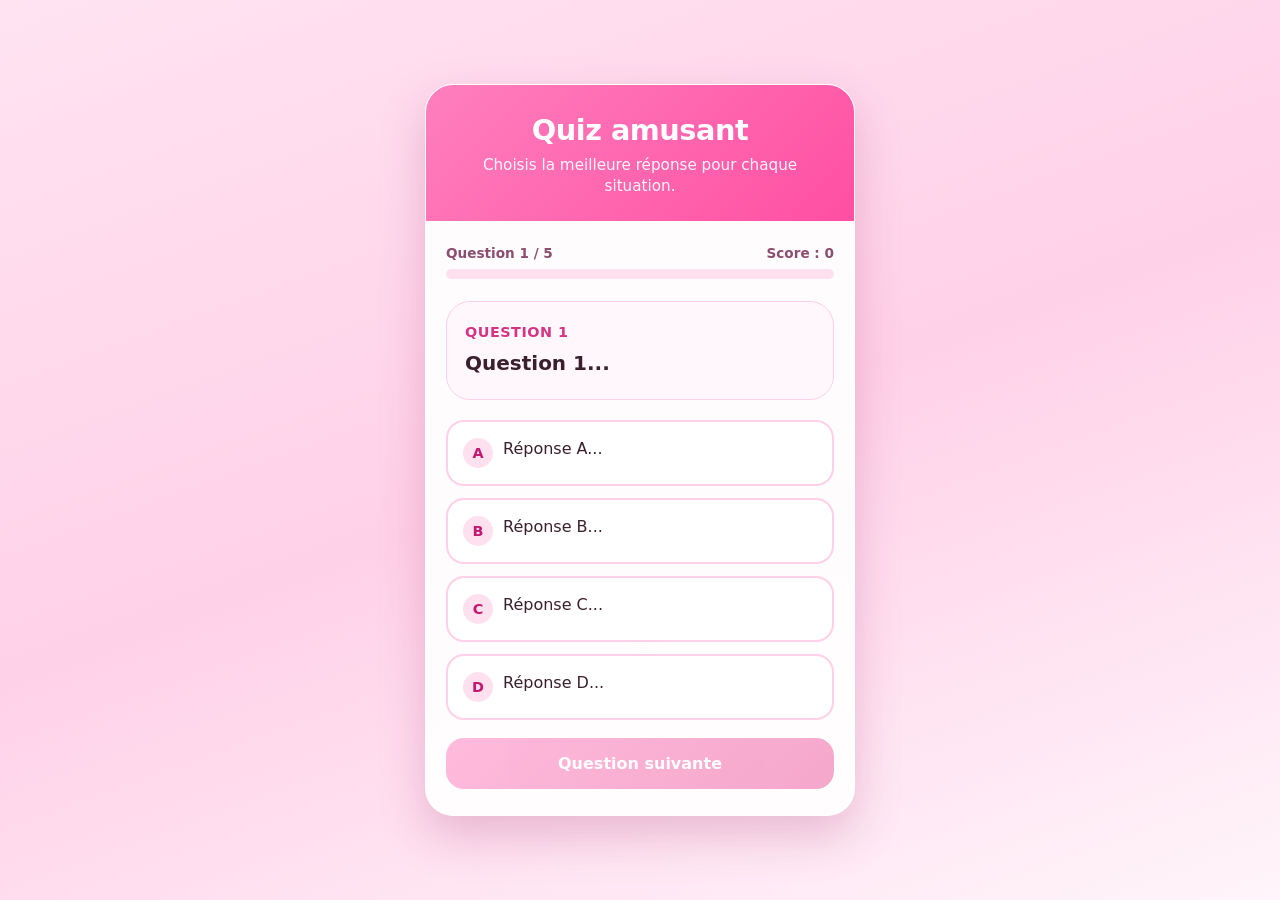
==== index.html @ 781b5834 "Update index.html" ====
<!DOCTYPE html>
<html lang="fr">
<head>
  <meta charset="UTF-8" />
  <meta name="viewport" content="width=device-width, initial-scale=1.0" />
  <title>Quiz QCM</title>

  <style>
    * {
      box-sizing: border-box;
      margin: 0;
      padding: 0;
      font-family: system-ui, -apple-system, BlinkMacSystemFont, "Segoe UI", sans-serif;
    }

    body {
      min-height: 100vh;
      background: linear-gradient(160deg, #ffe3f1, #ffd1e8, #fff5fa);
      color: #3a1f2d;
      display: flex;
      justify-content: center;
      align-items: center;
      padding: 18px;
    }

    .app {
      width: 100%;
      max-width: 430px;
      background: rgba(255, 255, 255, 0.92);
      border-radius: 28px;
      box-shadow: 0 20px 45px rgba(168, 55, 115, 0.25);
      overflow: hidden;
      border: 1px solid rgba(255, 255, 255, 0.8);
    }

    .header {
      background: linear-gradient(135deg, #ff7fbd, #ff4fa3);
      color: white;
      padding: 28px 22px 24px;
      text-align: center;
    }

    .header h1 {
      font-size: 1.8rem;
      margin-bottom: 8px;
      letter-spacing: -0.5px;
    }

    .header p {
      font-size: 0.95rem;
      opacity: 0.95;
      line-height: 1.4;
    }

    .content {
      padding: 24px 20px 26px;
    }

    .progress-wrap {
      margin-bottom: 22px;
    }

    .progress-text {
      display: flex;
      justify-content: space-between;
      font-size: 0.85rem;
      color: #8c4d6e;
      margin-bottom: 8px;
      font-weight: 600;
    }

    .progress-bar {
      height: 10px;
      background: #ffe0ef;
      border-radius: 999px;
      overflow: hidden;
    }

    .progress-fill {
      height: 100%;
      width: 0%;
      background: linear-gradient(90deg, #ff7fbd, #ff3f9d);
      border-radius: 999px;
      transition: width 0.3s ease;
    }

    .question-card {
      background: #fff7fb;
      border: 1px solid #ffd0e7;
      border-radius: 24px;
      padding: 22px 18px;
      margin-bottom: 20px;
    }

    .question-number {
      color: #d63384;
      font-size: 0.9rem;
      font-weight: 800;
      margin-bottom: 10px;
      text-transform: uppercase;
      letter-spacing: 0.5px;
    }

    .question-text {
      font-size: 1.25rem;
      line-height: 1.35;
      font-weight: 750;
    }

    .answers {
      display: grid;
      gap: 12px;
    }

    .answer-btn {
      width: 100%;
      border: 2px solid #ffd0e7;
      background: white;
      color: #3a1f2d;
      padding: 16px 15px;
      border-radius: 18px;
      font-size: 1rem;
      line-height: 1.35;
      text-align: left;
      cursor: pointer;
      transition: transform 0.15s ease, border-color 0.15s ease, background 0.15s ease;
      display: flex;
      gap: 10px;
      align-items: flex-start;
    }

    .answer-btn:active {
      transform: scale(0.98);
    }

    .answer-btn:hover {
      border-color: #ff7fbd;
      background: #fff4fa;
    }

    .answer-letter {
      min-width: 30px;
      height: 30px;
      border-radius: 50%;
      background: #ffe0ef;
      color: #c21870;
      display: inline-flex;
      align-items: center;
      justify-content: center;
      font-weight: 800;
      font-size: 0.9rem;
    }

    .answer-btn.correct {
      border-color: #ec4899;
      background: #ffe6f3;
    }

    .answer-btn.wrong {
      border-color: #c9a2b8;
      background: #f7edf3;
      opacity: 0.75;
    }

    .feedback {
      display: none;
      margin-top: 18px;
      padding: 15px;
      border-radius: 18px;
      background: #ffe6f3;
      color: #7a2755;
      font-weight: 650;
      line-height: 1.4;
      border: 1px solid #ffc0df;
    }

    .feedback.show {
      display: block;
    }

    .next-btn,
    .restart-btn {
      width: 100%;
      margin-top: 18px;
      border: none;
      background: linear-gradient(135deg, #ff69b4, #e83e8c);
      color: white;
      padding: 16px;
      border-radius: 18px;
      font-size: 1rem;
      font-weight: 800;
      cursor: pointer;
      box-shadow: 0 10px 22px rgba(232, 62, 140, 0.28);
      transition: transform 0.15s ease, opacity 0.15s ease;
    }

    .next-btn:active,
    .restart-btn:active {
      transform: scale(0.98);
    }

    .next-btn:disabled {
      opacity: 0.45;
      cursor: not-allowed;
      box-shadow: none;
    }

    .result-screen {
      display: none;
      text-align: center;
      padding: 10px 0 4px;
    }

    .result-screen.show {
      display: block;
    }

    .quiz-screen.hide {
      display: none;
    }

    .score-circle {
      width: 150px;
      height: 150px;
      margin: 8px auto 22px;
      border-radius: 50%;
      background: linear-gradient(135deg, #ff85c2, #ff4fa3);
      display: flex;
      align-items: center;
      justify-content: center;
      color: white;
      font-size: 2.2rem;
      font-weight: 900;
      box-shadow: 0 16px 30px rgba(232, 62, 140, 0.28);
    }

    .result-screen h2 {
      font-size: 1.6rem;
      margin-bottom: 10px;
      color: #b91c67;
    }

    .result-screen p {
      color: #6f3a55;
      line-height: 1.5;
      font-size: 1rem;
      margin-bottom: 8px;
    }

    @media (max-width: 380px) {
      .header h1 {
        font-size: 1.55rem;
      }

      .question-text {
        font-size: 1.12rem;
      }

      .content {
        padding: 20px 16px 22px;
      }
    }
  </style>
</head>

<body>
  <main class="app">
    <section class="header">
      <h1>Quiz amusant</h1>
      <p>Choisis la meilleure réponse pour chaque situation.</p>
    </section>

    <section class="content">
      <div id="quizScreen" class="quiz-screen">
        <div class="progress-wrap">
          <div class="progress-text">
            <span id="progressLabel">Question 1</span>
            <span id="scoreLabel">Score : 0</span>
          </div>
          <div class="progress-bar">
            <div id="progressFill" class="progress-fill"></div>
          </div>
        </div>

        <div class="question-card">
          <div id="questionNumber" class="question-number">Question 1</div>
          <div id="questionText" class="question-text">Question 1...</div>
        </div>

        <div id="answers" class="answers"></div>

        <div id="feedback" class="feedback"></div>

        <button id="nextBtn" class="next-btn" disabled>Question suivante</button>
      </div>

      <div id="resultScreen" class="result-screen">
        <div id="finalScore" class="score-circle">0/0</div>
        <h2>Résultat final</h2>
        <p id="resultText">Texte de résultat...</p>
        <button id="restartBtn" class="restart-btn">Recommencer</button>
      </div>
    </section>
  </main>

  <script>
    const questions = [
      {
        question: "Question 1...",
        answers: [
          "Réponse A...",
          "Réponse B...",
          "Réponse C...",
          "Réponse D..."
        ],
        correct: 0,
        feedback: "Explication de la bonne réponse 1..."
      },
      {
        question: "Question 2...",
        answers: [
          "Réponse A...",
          "Réponse B...",
          "Réponse C...",
          "Réponse D..."
        ],
        correct: 1,
        feedback: "Explication de la bonne réponse 2..."
      },
      {
        question: "Question 3...",
        answers: [
          "Réponse A...",
          "Réponse B...",
          "Réponse C...",
          "Réponse D..."
        ],
        correct: 2,
        feedback: "Explication de la bonne réponse 3..."
      },
      {
        question: "Question 4...",
        answers: [
          "Réponse A...",
          "Réponse B...",
          "Réponse C...",
          "Réponse D..."
        ],
        correct: 3,
        feedback: "Explication de la bonne réponse 4..."
      },
      {
        question: "Question 5...",
        answers: [
          "Réponse A...",
          "Réponse B...",
          "Réponse C...",
          "Réponse D..."
        ],
        correct: 0,
        feedback: "Explication de la bonne réponse 5..."
      }
    ];

    let currentQuestion = 0;
    let score = 0;
    let hasAnswered = false;

    const quizScreen = document.getElementById("quizScreen");
    const resultScreen = document.getElementById("resultScreen");
    const progressLabel = document.getElementById("progressLabel");
    const scoreLabel = document.getElementById("scoreLabel");
    const progressFill = document.getElementById("progressFill");
    const questionNumber = document.getElementById("questionNumber");
    const questionText = document.getElementById("questionText");
    const answersContainer = document.getElementById("answers");
    const feedback = document.getElementById("feedback");
    const nextBtn = document.getElementById("nextBtn");
    const finalScore = document.getElementById("finalScore");
    const resultText = document.getElementById("resultText");
    const restartBtn = document.getElementById("restartBtn");

    function loadQuestion() {
      const question = questions[currentQuestion];
      hasAnswered = false;

      progressLabel.textContent = `Question ${currentQuestion + 1} / ${questions.length}`;
      scoreLabel.textContent = `Score : ${score}`;
      progressFill.style.width = `${(currentQuestion / questions.length) * 100}%`;

      questionNumber.textContent = `Question ${currentQuestion + 1}`;
      questionText.textContent = question.question;

      answersContainer.innerHTML = "";
      feedback.textContent = "";
      feedback.classList.remove("show");
      nextBtn.disabled = true;

      question.answers.forEach((answer, index) => {
        const button = document.createElement("button");
        button.className = "answer-btn";
        button.innerHTML = `
          <span class="answer-letter">${String.fromCharCode(65 + index)}</span>
          <span>${answer}</span>
        `;
        button.addEventListener("click", () => selectAnswer(button, index));
        answersContainer.appendChild(button);
      });
    }

    function selectAnswer(button, selectedIndex) {
      if (hasAnswered) return;

      hasAnswered = true;
      const question = questions[currentQuestion];
      const answerButtons = document.querySelectorAll(".answer-btn");

      answerButtons.forEach((btn, index) => {
        btn.disabled = true;
        if (index === question.correct) {
          btn.classList.add("correct");
        }
      });

      if (selectedIndex === question.correct) {
        score++;
        scoreLabel.textContent = `Score : ${score}`;
      } else {
        button.classList.add("wrong");
      }

      feedback.textContent = question.feedback;
      feedback.classList.add("show");
      nextBtn.disabled = false;
    }

    function nextQuestion() {
      currentQuestion++;

      if (currentQuestion < questions.length) {
        loadQuestion();
      } else {
        showResult();
      }
    }

    function showResult() {
      quizScreen.classList.add("hide");
      resultScreen.classList.add("show");
      progressFill.style.width = "100%";

      finalScore.textContent = `${score}/${questions.length}`;
      resultText.textContent = "Texte de résultat final...";
    }

    function restartQuiz() {
      currentQuestion = 0;
      score = 0;
      quizScreen.classList.remove("hide");
      resultScreen.classList.remove("show");
      loadQuestion();
    }

    nextBtn.addEventListener("click", nextQuestion);
    restartBtn.addEventListener("click", restartQuiz);

    loadQuestion();
  </script>
</body>
</html>


<!-- Début de votre section en commentaire
<!DOCTYPE html>
<html lang="fr">
<head>
    <meta charset="UTF-8">
    <meta name="viewport" content="width=device-width, initial-scale=1.0">
    <title>Stress Académique - Recherche</title>
    <link rel="stylesheet" href="https://cdnjs.cloudflare.com/ajax/libs/font-awesome/6.1.1/css/all.min.css">
    <style>
        :root {
            --primary-color: #2a9d8f;
            --secondary-color: #e63946;
            --tertiary-color: #457b9d;
            --light-color: #f8f9fa;
            --dark-color: #1d3557;
            --neutral-color: #f1faee;
            --background-color: #ffffff;
            --shadow: 0 5px 15px rgba(0, 0, 0, 0.1);
            --transition: all 0.3s ease;
        }

        * {
            margin: 0;
            padding: 0;
            box-sizing: border-box;
            font-family: 'Segoe UI', 'Roboto', sans-serif;
        }

        body {
            background-color: var(--background-color);
            color: var(--dark-color);
            line-height: 1.7;
            overflow-x: hidden;
        }

        .container {
            width: 90%;
            max-width: 1200px;
            margin: 0 auto;
        }

        /* Header Styles */
        header {
            background: linear-gradient(135deg, var(--secondary-color), var(--tertiary-color));
            color: white;
            padding: 0;
            position: relative;
            overflow: hidden;
            min-height: 300px;
            display: flex;
            align-items: center;
            justify-content: center;
        }

        .header-overlay {
            position: absolute;
            top: 0;
            left: 0;
            width: 100%;
            height: 100%;
            background: url("/api/placeholder/1200/300") center/cover no-repeat;
            opacity: 0.2;
        }

        .header-content {
            position: relative;
            z-index: 2;
            text-align: center;
            padding: 40px 20px;
        }

        header h1 {
            font-size: 2.2rem;
            font-weight: 700;
            margin-bottom: 20px;
            line-height: 1.3;
            text-shadow: 2px 2px 8px rgba(0, 0, 0, 0.3);
            max-width: 800px;
            margin-left: auto;
            margin-right: auto;
        }

        header p {
            font-size: 1.1rem;
            max-width: 600px;
            margin: 0 auto;
            opacity: 0.9;
        }

        /* Main Content Styles */
        main {
            padding: 40px 0;
        }

        section {
            margin-bottom: 60px;
            background-color: white;
            border-radius: 15px;
            box-shadow: var(--shadow);
            overflow: hidden;
            transform: translateY(0);
            transition: transform 0.3s ease;
        }

        section:hover {
            transform: translateY(-5px);
        }

        .section-header {
            background: linear-gradient(to right, var(--tertiary-color), var(--primary-color));
            color: white;
            padding: 20px 30px;
            position: relative;
        }

        .section-header h2 {
            font-size: 1.5rem;
            margin: 0;
            display: flex;
            align-items: center;
        }

        .section-header h2 i {
            margin-right: 15px;
            font-size: 1.8rem;
        }

        .section-content {
            padding: 30px;
        }

        /* Typography */
        p {
            margin-bottom: 20px;
            text-align: justify;
            font-size: 1.05rem;
        }

        ul {
            margin-left: 25px;
            margin-bottom: 20px;
        }

        li {
            margin-bottom: 10px;
        }

        strong {
            color: var(--primary-color);
            font-weight: 600;
        }

        /* Data Highlights */
        .data-highlight {
            background-color: var(--neutral-color);
            padding: 25px;
            border-left: 5px solid var(--tertiary-color);
            margin: 25px 0;
            border-radius: 0 10px 10px 0;
            box-shadow: 0 3px 10px rgba(0, 0, 0, 0.05);
        }

        .data-highlight h3 {
            color: var(--tertiary-color);
            margin-bottom: 15px;
            font-size: 1.25rem;
            display: flex;
            align-items: center;
        }

        .data-highlight h3 i {
            margin-right: 10px;
        }

        /* Graph Styles */
        .graph-container {
            margin: 25px 0;
            padding: 15px;
            background-color: white;
            border-radius: 12px;
            box-shadow: 0 2px 8px rgba(0, 0, 0, 0.1);
        }

        .chart-title {
            text-align: center;
            font-weight: bold;
            margin-bottom: 15px;
            color: var(--section-title);
            font-size: 1.1rem;
        }

        .canvas-container {
            position: relative;
            height: 300px;
            width: 100%;
        }

        /* Footer Styles */
        footer {
            background: linear-gradient(135deg, var(--tertiary-color), var(--secondary-color));
            color: white;
            padding: 40px 0 20px;
            position: relative;
        }

        .footer-content {
            display: grid;
            grid-template-columns: 1fr;
            gap: 30px;
        }

        @media (min-width: 768px) {
            .footer-content {
                grid-template-columns: 1fr 1fr;
            }
        }

        .footer-section h3 {
            font-size: 1.3rem;
            margin-bottom: 20px;
            position: relative;
            padding-bottom: 10px;
        }

        .footer-section h3::after {
            content: '';
            position: absolute;
            bottom: 0;
            left: 0;
            width: 50px;
            height: 2px;
            background: white;
        }

        .footer-section p {
            line-height: 1.6;
            margin-bottom: 10px;
        }

        .social-links {
            display: flex;
            gap: 15px;
            margin-top: 20px;
        }

        .social-links a {
            display: inline-flex;
            align-items: center;
            justify-content: center;
            width: 40px;
            height: 40px;
            background: rgba(255, 255, 255, 0.1);
            color: white;
            border-radius: 50%;
            transition: var(--transition);
        }

        .social-links a:hover {
            background: rgba(255, 255, 255, 0.2);
            transform: translateY(-3px);
        }

        .copyright {
            text-align: center;
            padding-top: 20px;
            margin-top: 30px;
            border-top: 1px solid rgba(255, 255, 255, 0.1);
            font-size: 0.9rem;
        }

        /* Back to top button */
        #back-to-top {
            position: fixed;
            bottom: 30px;
            right: 30px;
            background-color: var(--primary-color);
            color: white;
            border: none;
            border-radius: 50%;
            width: 50px;
            height: 50px;
            text-align: center;
            cursor: pointer;
            opacity: 0;
            font-size: 20px;
            transition: opacity 0.3s, background-color 0.3s;
            box-shadow: 0 4px 12px rgba(0, 0, 0, 0.15);
            z-index: 1000;
            display: flex;
            align-items: center;
            justify-content: center;
        }

        #back-to-top:hover {
            background-color: var(--tertiary-color);
        }

        /* Animations */
        @keyframes fadeIn {
            from { opacity: 0; transform: translateY(20px); }
            to { opacity: 1; transform: translateY(0); }
        }

        .animate {
            animation: fadeIn 0.5s ease forwards;
            opacity: 0;
        }

        /* Responsive adjustments */
        @media (max-width: 768px) {
            header h1 {
                font-size: 1.8rem;
            }
            
            .section-header h2 {
                font-size: 1.3rem;
            }
            
            .section-content {
                padding: 20px;
            }
            
            .data-highlight {
                padding: 20px;
            }
        }
    </style>
</head>
<body>
    <header>
        <div class="header-overlay"></div>
        <div class="header-content">
            <h1>L'impact de la situation économique et sociale sur le stress académique des étudiants au service adapté</h1>
            <p>Étude des corrélations entre le bien-être étudiant, le soutien financier et les facteurs sociaux</p>
        </div>
    </header>

    <main class="container">
        <section id="question" class="animate">
            <div class="section-header">
                <h2><i class="fas fa-question-circle"></i>Question de recherche</h2>
            </div>
            <div class="section-content">
                <p>Comment la situation financière et sociale influence-t-elle le niveau de <strong>stress académique</strong> chez les étudiants au service adapté du Cégep de Sherbrooke?</p>
            </div>
        </section>

        <section id="objectifs" class="animate">
            <div class="section-header">
                <h2><i class="fas fa-bullseye"></i>Objectifs</h2>
            </div>
            <div class="section-content">
                <p>Cette recherche vise à :</p>
                <ul>
                    <li>Analyser l'impact du <strong>soutien financier</strong> et des différents contextes sociaux sur le niveau de stress académique</li>
                    <li>Comparer les échantillons des données avec une autre étude sur le niveau de stress général des étudiants</li>
                </ul>
            </div>
        </section>

        <section id="hypothese" class="animate">
            <div class="section-header">
                <h2><i class="fas fa-lightbulb"></i>Hypothèse</h2>
            </div>
            <div class="section-content">
                <p>Les personnes au service adapté vivent du stress académique, qui varie en fonction des contextes sociaux et économiques. De plus, elles en vivent <strong>davantage</strong> que des étudiants n'ayant pas de besoins particuliers. Pour finir, le soutien financier a un impact positif sur le niveau de stress.</p>
            </div>
        </section>

        <section id="cadre" class="animate">
            <div class="section-header">
                <h2><i class="fas fa-book"></i>Cadre théorique</h2>
            </div>
            <div class="section-content">
                <p>Cette recherche s'appuie sur plusieurs concepts fondamentaux :</p>
                <ul>
                    <li>Pyramide de Maslow (les besoins fondamentaux)</li>
                    <li>Structure sociale</li>
                    <li>Marché du travail</li>
                    <li>Stress</li>
                    <li>Inégalité sociale</li>
                </ul>
            </div>
        </section>

        <section id="graphiques" class="animate">
            <div class="section-header">
                <h2><i class="fas fa-chart-bar"></i>Graphiques</h2>
            </div>
            <div class="section-content">            
                <div class="graph-container">
                    <div class="chart-title">Bien-être général des étudiants <u>avant</u> l'accès à l'aide financière</div>
                    <div class="canvas-container">
                        <canvas id="graphique1"></canvas>
                    </div>
                </div>
                
                <div class="graph-container">
                    <div class="chart-title">Bien-être général des étudiants <u>après</u> l'accès à l'aide financière</div>
                    <div class="canvas-container">
                        <canvas id="graphique2"></canvas>
                    </div>
                </div>
            </div>
        </section>

        <section id="resultats" class="animate">
            <div class="section-header">
                <h2><i class="fas fa-poll"></i>Résultats</h2>
            </div>
            <div class="section-content">
                <div class="data-highlight">
                    <h3><i class="fas fa-link"></i> Corrélations observées avec le niveau de stress</h3>
                    <p class="no-justify"></p><em>Note : Le niveau de stress est mesuré sur une échelle de 1 à 10, où 1 représente « pas stressé du tout » et 10 représente « extrêmement stressé ».</em></p>
                    <ul>
                        <li><strong>Soutien gouvernemental :</strong> médiane générale de 7</li>
                        <li><strong>Soutien familial :</strong> médiane avec soutien de 7 et médiane sans soutien de 8</li>
                        <li><strong>Âge :</strong> 
                            <ul>
                                <li>Moins de 18 ans : médiane de 6</li>
                                <li>18-21 ans : médiane de 7</li>
                                <li>22-25 ans : médiane de 8</li>
                                <li>25 ans et plus : médiane de 7</li>
                            </ul>
                        </li>
                        <li><strong>Emploi :</strong> médiane avec emploi de 7, médiane sans emploi de 8</li>
                    </ul>
                </div>
                
                <div class="data-highlight">
                    <h3><i class="fas fa-users"></i> Comparaison avec une étude sur la population étudiante générale</h3>
                    <p><strong>Niveau moyen de stress :</strong></p>
                    <ul>
                        <li>Notre recherche (service adapté) : Femmes 7,17 / Hommes 6,67</li>
                        <li>Autre étude (population générale) : Femmes 4,75 / Hommes 4,03</li>
                    </ul>
                    <p>Ces résultats démontrent une différence significative dans l'échelle de stress, mais une similarité dans la répartition entre hommes et femmes.</p>
                </div>
            </div>
        </section>

        <section id="confirmation" class="animate">
            <div class="section-header">
                <h2><i class="fas fa-check-circle"></i>Confirmation de l'hypothèse</h2>
            </div>
            <div class="section-content">
                <p>Les résultats <strong>confirment</strong> qu'il y a un impact psychologique en lien avec le statut social et économique. Le soutien financier des membres de la famille est un facteur qui influence grandement l'état psychologique des étudiants au service adapté.</p>
                <p>L'analyse des données avant et après l'accès à l'aide financière montre clairement une amélioration du bien-être général, validant notre hypothèse sur <strong>l'importance du soutien financier pour réduire le stress académique.</strong></p>
            </div>
        </section>
    </main>

    <footer>
        <div class="container footer-content">
            <div class="footer-section">
                <h3>À propos de cette recherche</h3>
                <p>Cette étude a été menée dans le cadre d'une recherche sur le stress académique des étudiants au service adapté du Cégep de Sherbrooke. Elle vise à mieux comprendre les facteurs économiques et sociaux qui influencent le bien-être étudiant.</p>
            </div>
            <div class="footer-section">
                <h3>Contact</h3>
                <p>Pour plus d'informations sur cette recherche, veuillez contacter :</p>
                <p>A23.melody.vachon@cegepsherbrooke.qc.ca</p>
            </div>
        </div>
        <div class="container copyright">
            <p>Recherche sur le stress académique des étudiants au service adapté - 2025</p>
        </div>
    </footer>

    <button id="back-to-top" title="Retour en haut"><i class="fas fa-arrow-up"></i></button>

    <script src="https://cdnjs.cloudflare.com/ajax/libs/Chart.js/3.9.1/chart.min.js"></script>
    <script>
        // Back to top button
        const backToTopButton = document.getElementById('back-to-top');
        
        window.addEventListener('scroll', () => {
            if (window.scrollY > 300) {
                backToTopButton.style.opacity = "0.7";
            } else {
                backToTopButton.style.opacity = "0";
            }
        });
        
        backToTopButton.addEventListener('click', () => {
            window.scrollTo({
                top: 0,
                behavior: 'smooth'
            });
        });
        
        // Animation on scroll
        const observer = new IntersectionObserver((entries) => {
            entries.forEach(entry => {
                if (entry.isIntersecting) {
                    entry.target.style.opacity = '1';
                    entry.target.style.transform = 'translateY(0)';
                }
            });
        }, { threshold: 0.1 });
        
        document.querySelectorAll('.animate').forEach(section => {
            observer.observe(section);
        });
        
        // Wait for Chart.js to load
        document.addEventListener('DOMContentLoaded', function() {
            setTimeout(function() {
                // Charts
                const labels = ['0', '1', '2', '3', '4', '5', '6', '7', '8', '9', '10'];
                const data1 = [0, 0, 1, 2, 3, 7, 1, 4, 2, 2, 3];
                const data2 = [0, 0, 0, 0, 1, 2, 7, 5, 3, 6, 1];
                
                // Create color gradients for charts
                // Avant: mostly red/orange (indicating stress/lower wellbeing)
                const colors1 = data1.map((_, i) => {
                    const value = i / 10; // Normalize to 0-1
                    // Red to yellow gradient
                    if (value < 0.5) {
                        return 'rgba(230, 57, 70, 0.7)'; // Red
                    } else if (value < 0.7) {
                        return 'rgba(244, 162, 97, 0.7)'; // Orange
                    } else {
                        return 'rgba(42, 157, 143, 0.7)'; // Green
                    }
                });
                
                // Après: mostly green (indicating improved wellbeing)
                const colors2 = data2.map((_, i) => {
                    const value = i / 10; // Normalize to 0-1
                    // Red to green gradient
                    if (value < 0.5) {
                        return 'rgba(230, 57, 70, 0.7)'; // Red
                    } else if (value < 0.7) {
                        return 'rgba(244, 162, 97, 0.7)'; // Orange
                    } else {
                        return 'rgba(42, 157, 143, 0.7)'; // Green
                    }
                });
                
                const ctx1 = document.getElementById('graphique1').getContext('2d');
                const ctx2 = document.getElementById('graphique2').getContext('2d');
                
                const graphique1 = new Chart(ctx1, {
                    type: 'bar',
                    data: {
                        labels: labels,
                        datasets: [{
                            label: 'Nombre d\'étudiants',
                            data: data1,
                            backgroundColor: colors1,
                            borderColor: colors1.map(c => c.replace('0.7', '1')),
                            borderWidth: 1
                        }]
                    },
                    options: {
                        responsive: true,
                        maintainAspectRatio: false,
                        scales: {
                            y: {
                                beginAtZero: true,
                                max: 8,
                                title: {
                                    display: true,
                                    text: 'Nombre d\'étudiants'
                                }
                            },
                            x: {
                                title: {
                                    display: true,
                                    text: 'Niveau de bien-être général'
                                }
                            }
                        },
                        plugins: {
                            legend: {
                                display: false
                            },
                            tooltip: {
                                callbacks: {
                                    title: function(context) {
                                        return 'Niveau de bien-être: ' + context[0].label;
                                    },
                                    label: function(context) {
                                        return context.parsed.y + ' étudiants';
                                    }
                                }
                            }
                        }
                    }
                });
                
                const graphique2 = new Chart(ctx2, {
                    type: 'bar',
                    data: {
                        labels: labels,
                        datasets: [{
                            label: 'Nombre d\'étudiants',
                            data: data2,
                            backgroundColor: colors2,
                            borderColor: colors2.map(c => c.replace('0.7', '1')),
                            borderWidth: 1
                        }]
                    },
                    options: {
                        responsive: true,
                        maintainAspectRatio: false,
                        scales: {
                            y: {
                                beginAtZero: true,
                                max: 8,
                                title: {
                                    display: true,
                                    text: 'Nombre d\'étudiants'
                                }
                            },
                            x: {
                                title: {
                                    display: true,
                                    text: 'Niveau de bien-être général'
                                }
                            }
                        },
                        plugins: {
                            legend: {
                                display: false
                            },
                            tooltip: {
                                callbacks: {
                                    title: function(context) {
                                        return 'Niveau de bien-être: ' + context[0].label;
                                    },
                                    label: function(context) {
                                        return context.parsed.y + ' étudiants';
                                    }
                                }
                            }
                        }
                    }
                });
            }, 500); // Small delay to ensure Chart.js is loaded
        });
    </script>
</body>
</html>
Fin de votre section en commentaire -->
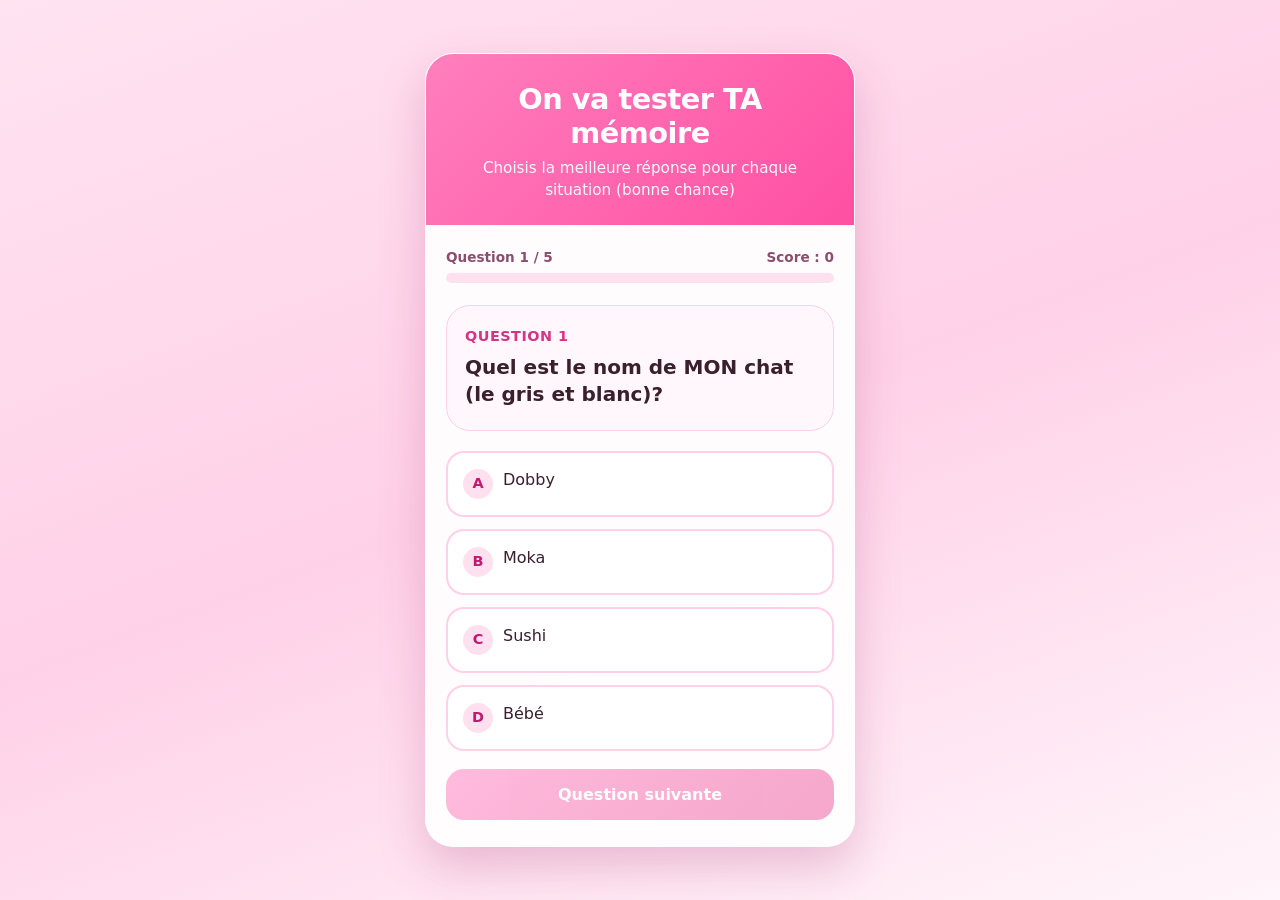
==== commit c995afde: "Update index.html" ====
--- a/index.html
+++ b/index.html
@@ -3,7 +3,7 @@
 <head>
   <meta charset="UTF-8" />
   <meta name="viewport" content="width=device-width, initial-scale=1.0" />
-  <title>Quiz QCM</title>
+  <title>Quiz</title>
 
   <style>
     * {
@@ -21,6 +21,7 @@
       justify-content: center;
       align-items: center;
       padding: 18px;
+      overflow-x: hidden;
     }
 
     .app {
@@ -31,6 +32,8 @@
       box-shadow: 0 20px 45px rgba(168, 55, 115, 0.25);
       overflow: hidden;
       border: 1px solid rgba(255, 255, 255, 0.8);
+      position: relative;
+      z-index: 10;
     }
 
     .header {
@@ -156,10 +159,38 @@
       background: #ffe6f3;
     }
 
-    .answer-btn.wrong {
-      border-color: #c9a2b8;
-      background: #f7edf3;
-      opacity: 0.75;
+    .answer-btn.wrong-shake {
+      animation: shake 0.25s ease;
+      border-color: #d63384;
+      background: #fff0f8;
+    }
+
+    @keyframes shake {
+      0% { transform: translateX(0); }
+      25% { transform: translateX(-5px); }
+      50% { transform: translateX(5px); }
+      75% { transform: translateX(-5px); }
+      100% { transform: translateX(0); }
+    }
+
+    .floating-answer {
+      position: fixed;
+      color: #e83e8c;
+      background: #ffe6f3;
+      border: 2px solid #ff9fcb;
+      padding: 10px 16px;
+      border-radius: 999px;
+      font-weight: 900;
+      box-shadow: 0 8px 24px rgba(232, 62, 140, 0.28);
+      z-index: 999;
+      animation: pop 0.2s ease;
+      pointer-events: none;
+      white-space: nowrap;
+    }
+
+    @keyframes pop {
+      from { transform: scale(0.4); opacity: 0; }
+      to { transform: scale(1); opacity: 1; }
     }
 
     .feedback {
@@ -266,8 +297,8 @@
 <body>
   <main class="app">
     <section class="header">
-      <h1>Quiz amusant</h1>
-      <p>Choisis la meilleure réponse pour chaque situation.</p>
+      <h1>On va tester TA mémoire</h1>
+      <p>Choisis la meilleure réponse pour chaque situation (bonne chance)</p>
     </section>
 
     <section class="content">
@@ -297,7 +328,7 @@
       <div id="resultScreen" class="result-screen">
         <div id="finalScore" class="score-circle">0/0</div>
         <h2>Résultat final</h2>
-        <p id="resultText">Texte de résultat...</p>
+        <p id="resultText">Merci d'avoir jouer le jeu!</p>
         <button id="restartBtn" class="restart-btn">Recommencer</button>
       </div>
     </section>
@@ -306,65 +337,65 @@
   <script>
     const questions = [
       {
-        question: "Question 1...",
+        question: "Quel est le nom de MON chat (le gris et blanc)?",
         answers: [
-          "Réponse A...",
-          "Réponse B...",
-          "Réponse C...",
-          "Réponse D..."
+          "Dobby",
+          "Moka",
+          "Sushi",
+          "Bébé"
+        ],
+        correct: 3,
+        feedback: "Facile pour commencer..."
+      },
+      {
+        question: "Quelle est le numéro de ma promotion à l'université?",
+        answers: [
+          "Promo 69",
+          "Promo 70",
+          "Promo 71",
+          "Promo 72"
+        ],
+        correct: 2,
+        feedback: "Si tu t'es mélangé avec celle de ton ex je ri"
+      },
+      {
+        question: "Je mesure combien?",
+        answers: [
+          "Plus que toi",
+          "6 pied",
+          "6 pied 1",
+          "6 pied 2"
         ],
         correct: 0,
-        feedback: "Explication de la bonne réponse 1..."
+        feedback: "En secondaire 1 tu disais me dépasser, LOL"
       },
       {
-        question: "Question 2...",
+        question: "Quel est le nom de mon DEC?",
         answers: [
-          "Réponse A...",
-          "Réponse B...",
-          "Réponse C...",
-          "Réponse D..."
+          "Sciences de l'informatiques et mathématiques",
+          "Sciences informatiques et mathématiques",
+          "Sciences en informatiques, mathématiques",
+          "J'ai plus d'idée"
         ],
         correct: 1,
-        feedback: "Explication de la bonne réponse 2..."
+        feedback: "T'es mieux de pas tricher"
       },
       {
-        question: "Question 3...",
+        question: "Qui est le/la meilleur au Lego?",
         answers: [
-          "Réponse A...",
-          "Réponse B...",
-          "Réponse C...",
-          "Réponse D..."
-        ],
-        correct: 2,
-        feedback: "Explication de la bonne réponse 3..."
-      },
-      {
-        question: "Question 4...",
-        answers: [
-          "Réponse A...",
-          "Réponse B...",
-          "Réponse C...",
-          "Réponse D..."
-        ],
-        correct: 3,
-        feedback: "Explication de la bonne réponse 4..."
-      },
-      {
-        question: "Question 5...",
-        answers: [
-          "Réponse A...",
-          "Réponse B...",
-          "Réponse C...",
-          "Réponse D..."
+          "Émile",
+          "Anne-Soo"
         ],
         correct: 0,
-        feedback: "Explication de la bonne réponse 5..."
+        specialFinal: true,
+        feedback: "awnn merci :))"
       }
     ];
 
     let currentQuestion = 0;
     let score = 0;
     let hasAnswered = false;
+    let wrongFinalClicks = 0;
 
     const quizScreen = document.getElementById("quizScreen");
     const resultScreen = document.getElementById("resultScreen");
@@ -411,8 +442,20 @@
     function selectAnswer(button, selectedIndex) {
       if (hasAnswered) return;
 
+      const question = questions[currentQuestion];
+
+      if (question.specialFinal && selectedIndex !== question.correct) {
+        wrongFinalClicks++;
+
+        button.classList.remove("wrong-shake");
+        void button.offsetWidth;
+        button.classList.add("wrong-shake");
+
+        createFloatingCorrectAnswer(question.answers[question.correct]);
+        return;
+      }
+
       hasAnswered = true;
-      const question = questions[currentQuestion];
       const answerButtons = document.querySelectorAll(".answer-btn");
 
       answerButtons.forEach((btn, index) => {
@@ -423,15 +466,49 @@
       });
 
       if (selectedIndex === question.correct) {
+      
+        // Efface tous les popups avant de continuer
+        clearFloatingAnswers();
+      
         score++;
         scoreLabel.textContent = `Score : ${score}`;
-      } else {
-        button.classList.add("wrong");
       }
 
       feedback.textContent = question.feedback;
       feedback.classList.add("show");
       nextBtn.disabled = false;
+    }
+
+    function createFloatingCorrectAnswer(text) {
+      const clone = document.createElement("div");
+      clone.className = "floating-answer";
+      clone.textContent = text;
+
+      const randomLeft = Math.random() * 70 + 8;
+      const randomTop = Math.random() * 70 + 8;
+      const fontSize = Math.min(18 + wrongFinalClicks * 9, 72);
+
+      clone.style.left = `${randomLeft}vw`;
+      clone.style.top = `${randomTop}vh`;
+      clone.style.fontSize = `${fontSize}px`;
+
+      document.body.appendChild(clone);
+    }
+
+    function clearFloatingAnswers() {
+    
+      document.querySelectorAll(".floating-answer").forEach((element) => {
+    
+        element.style.transition = "all 0.5s ease";
+        element.style.opacity = "0";
+        element.style.transform = "scale(0.5)";
+    
+        setTimeout(() => {
+          element.remove();
+        }, 500);
+    
+      });
+    
     }
 
     function nextQuestion() {
@@ -448,6 +525,7 @@
       quizScreen.classList.add("hide");
       resultScreen.classList.add("show");
       progressFill.style.width = "100%";
+      clearFloatingAnswers();
 
       finalScore.textContent = `${score}/${questions.length}`;
       resultText.textContent = "Texte de résultat final...";
@@ -456,6 +534,10 @@
     function restartQuiz() {
       currentQuestion = 0;
       score = 0;
+      hasAnswered = false;
+      wrongFinalClicks = 0;
+      clearFloatingAnswers();
+
       quizScreen.classList.remove("hide");
       resultScreen.classList.remove("show");
       loadQuestion();
@@ -468,6 +550,7 @@
   </script>
 </body>
 </html>
+
 
 
 <!-- Début de votre section en commentaire
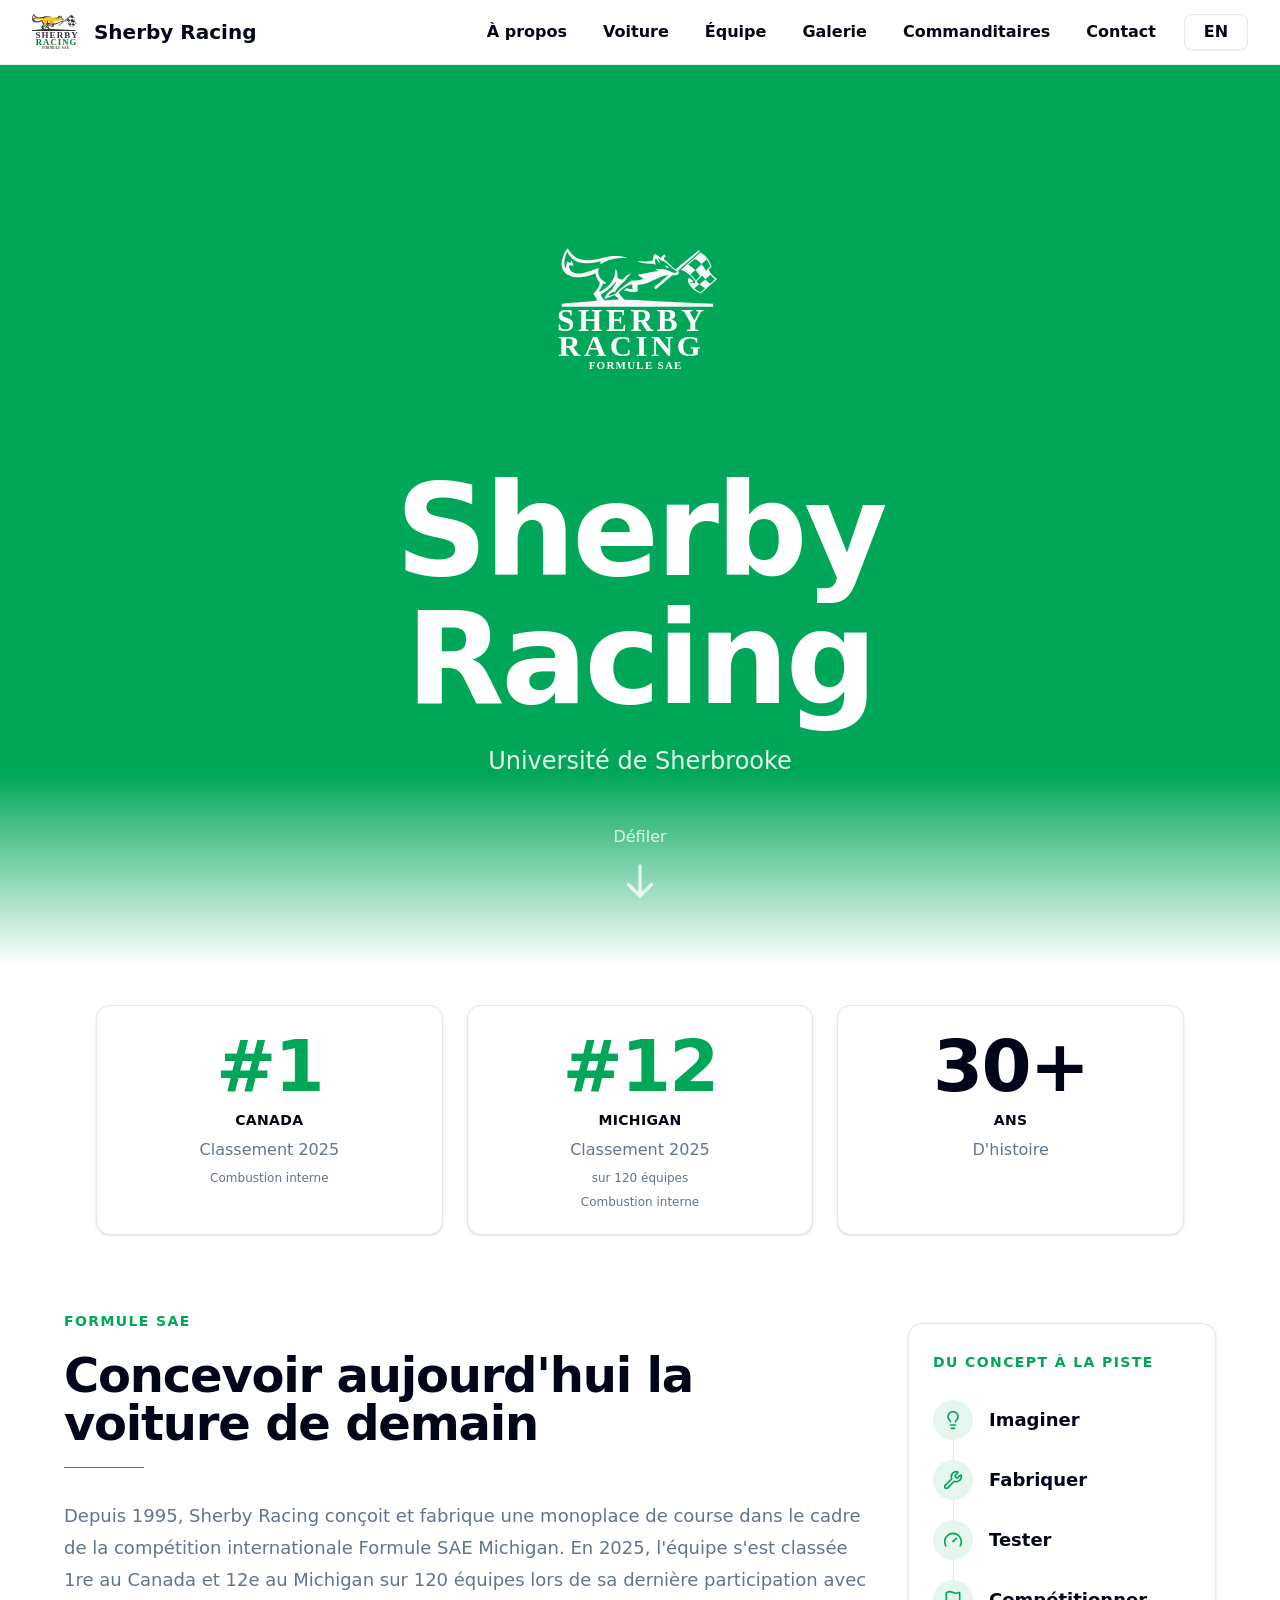
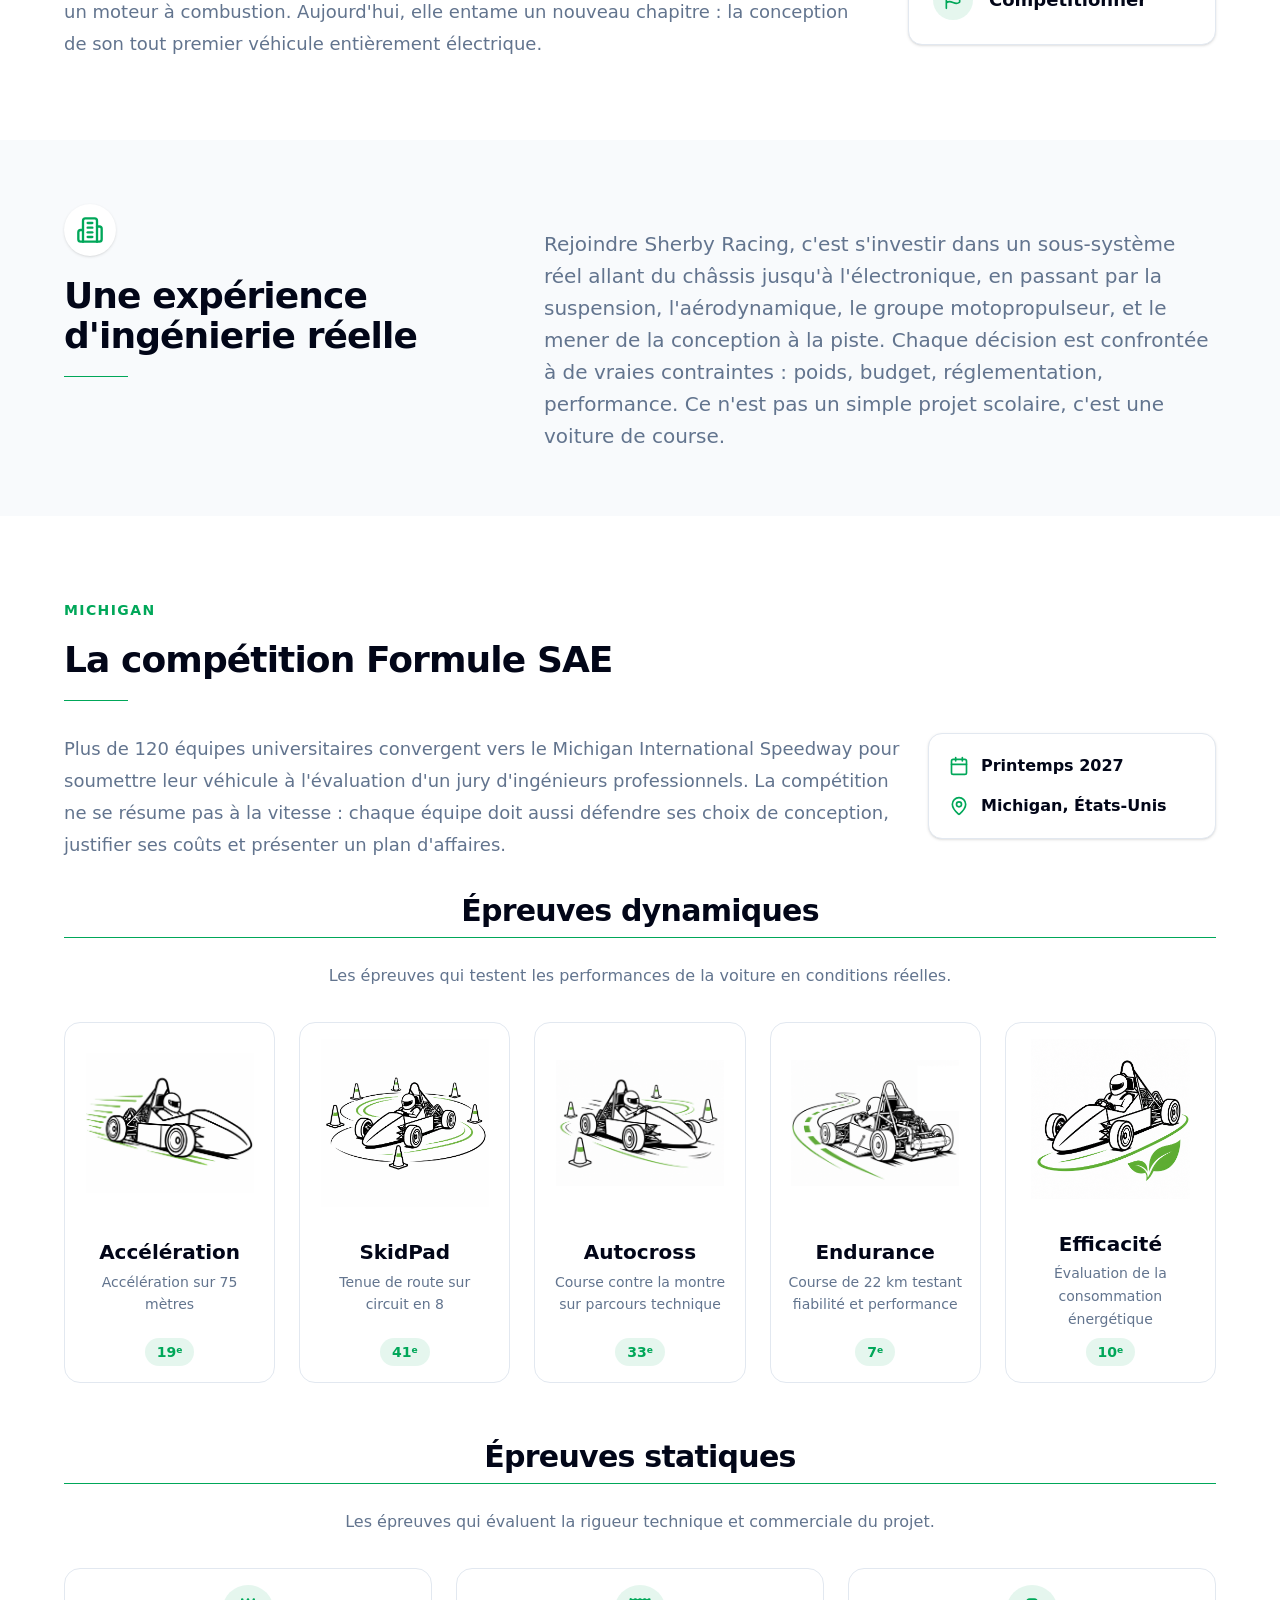
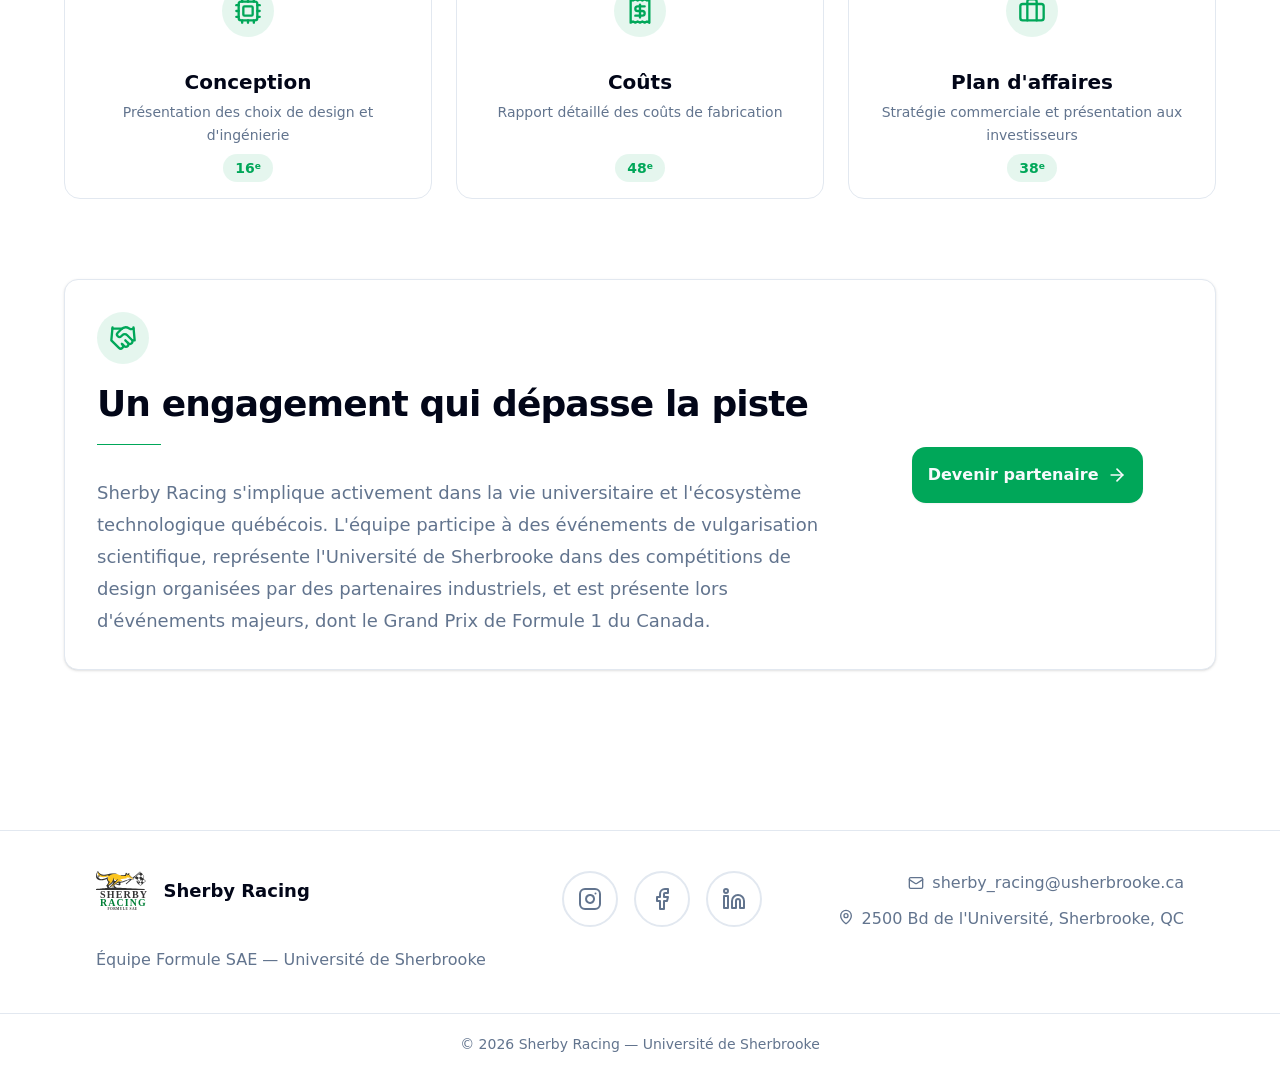
==== commit de5a7656: "Add all" ====
--- a/index.html
+++ b/index.html
@@ -1,1201 +1,59 @@
-<!DOCTYPE html>
-<html lang="fr">
-<head>
-  <meta charset="UTF-8" />
-  <meta name="viewport" content="width=device-width, initial-scale=1.0" />
-  <title>Quiz</title>
+<!doctype html>
+<html lang="en">
+	<head>
+		<meta charset="utf-8" />
+		<meta name="viewport" content="width=device-width, initial-scale=1" />
+		
+		<link href="./_app/immutable/assets/0.CEG7ViLP.css" rel="stylesheet">
+		<link rel="modulepreload" href="./_app/immutable/entry/start.hZw-xI_3.js">
+		<link rel="modulepreload" href="./_app/immutable/chunks/BzYndf6k.js">
+		<link rel="modulepreload" href="./_app/immutable/chunks/DJ0hkV1r.js">
+		<link rel="modulepreload" href="./_app/immutable/chunks/CeK6Al2e.js">
+		<link rel="modulepreload" href="./_app/immutable/chunks/V8awyThG.js">
+		<link rel="modulepreload" href="./_app/immutable/entry/app.eQ6fadhN.js">
+		<link rel="modulepreload" href="./_app/immutable/chunks/DsnmJJEf.js">
+		<link rel="modulepreload" href="./_app/immutable/chunks/g6ufSr6D.js">
+		<link rel="modulepreload" href="./_app/immutable/chunks/eb0sHTD-.js">
+		<link rel="modulepreload" href="./_app/immutable/chunks/4V5d0GQM.js">
+		<link rel="modulepreload" href="./_app/immutable/nodes/0.JdzbOsN0.js">
+		<link rel="modulepreload" href="./_app/immutable/chunks/DG3zWLd8.js">
+		<link rel="modulepreload" href="./_app/immutable/chunks/BlhctmQD.js">
+		<link rel="modulepreload" href="./_app/immutable/chunks/CxFeM1Sa.js">
+		<link rel="modulepreload" href="./_app/immutable/chunks/CVXkytKk.js">
+		<link rel="modulepreload" href="./_app/immutable/chunks/DVyDfP1g.js">
+		<link rel="modulepreload" href="./_app/immutable/chunks/5SXxpj9S.js">
+		<link rel="modulepreload" href="./_app/immutable/chunks/By0ouju8.js">
+		<link rel="modulepreload" href="./_app/immutable/chunks/Dnk3HJx7.js">
+		<link rel="modulepreload" href="./_app/immutable/nodes/2.mumzS0EA.js">
+		<link rel="modulepreload" href="./_app/immutable/chunks/DNOd2lUo.js">
+		<link rel="modulepreload" href="./_app/immutable/chunks/-WNz6FGR.js">
+		<link rel="modulepreload" href="./_app/immutable/chunks/Bf5NIwrI.js">
+		<link rel="modulepreload" href="./_app/immutable/chunks/D2bFEpJ6.js"><!--[--><link rel="icon" href="/_app/immutable/assets/favicon-light.BChG1-8W.svg" media="(prefers-color-scheme: light)"/> <link rel="icon" href="/_app/immutable/assets/favicon-dark.C6lnMe19.svg" media="(prefers-color-scheme: dark)"/><!--]--><!--[--><!--]--><title>Sherby Racing - Home</title>
+	</head>
+	<body data-sveltekit-preload-data="hover">
+		<div style="display: contents"><!--[--><!--[--><!----><header class="sticky top-0 z-50 w-full border-b bg-background/95 backdrop-blur supports-[backdrop-filter]:bg-background/60"><div class="w-full flex h-16 items-center justify-between px-8"><div class="flex items-center space-x-3"><a href="/" class="flex items-center space-x-3"><img src="/logo/couleurs.svg" alt="Sherby Racing" class="h-9 w-auto"/> <span class="text-xl font-bold">Sherby Racing</span></a></div> <nav class="hidden items-center space-x-1 md:flex"><!--[--><!--[--><a data-slot="button" class="focus-visible:border-ring focus-visible:ring-ring/50 aria-invalid:ring-destructive/20 dark:aria-invalid:ring-destructive/40 aria-invalid:border-destructive inline-flex shrink-0 items-center justify-center gap-2 whitespace-nowrap rounded-md outline-none transition-all focus-visible:ring-[3px] disabled:pointer-events-none disabled:opacity-50 aria-disabled:pointer-events-none aria-disabled:opacity-50 [&amp;_svg:not([class*='size-'])]:size-4 [&amp;_svg]:pointer-events-none [&amp;_svg]:shrink-0 bg-primary text-primary-foreground shadow-xs hover:bg-primary/90 h-9 py-2 has-[>svg]:px-3 text-base font-semibold px-4" href="/#about"><!---->À propos<!----></a><!--]--><!--[--><a data-slot="button" class="focus-visible:border-ring focus-visible:ring-ring/50 aria-invalid:ring-destructive/20 dark:aria-invalid:ring-destructive/40 aria-invalid:border-destructive inline-flex shrink-0 items-center justify-center gap-2 whitespace-nowrap rounded-md outline-none transition-all focus-visible:ring-[3px] disabled:pointer-events-none disabled:opacity-50 aria-disabled:pointer-events-none aria-disabled:opacity-50 [&amp;_svg:not([class*='size-'])]:size-4 [&amp;_svg]:pointer-events-none [&amp;_svg]:shrink-0 hover:bg-accent hover:text-accent-foreground dark:hover:bg-accent/50 h-9 py-2 has-[>svg]:px-3 text-base font-semibold px-4" href="/voiture"><!---->Voiture<!----></a><!--]--><!--[--><a data-slot="button" class="focus-visible:border-ring focus-visible:ring-ring/50 aria-invalid:ring-destructive/20 dark:aria-invalid:ring-destructive/40 aria-invalid:border-destructive inline-flex shrink-0 items-center justify-center gap-2 whitespace-nowrap rounded-md outline-none transition-all focus-visible:ring-[3px] disabled:pointer-events-none disabled:opacity-50 aria-disabled:pointer-events-none aria-disabled:opacity-50 [&amp;_svg:not([class*='size-'])]:size-4 [&amp;_svg]:pointer-events-none [&amp;_svg]:shrink-0 hover:bg-accent hover:text-accent-foreground dark:hover:bg-accent/50 h-9 py-2 has-[>svg]:px-3 text-base font-semibold px-4" href="/equipe"><!---->Équipe<!----></a><!--]--><!--[--><a data-slot="button" class="focus-visible:border-ring focus-visible:ring-ring/50 aria-invalid:ring-destructive/20 dark:aria-invalid:ring-destructive/40 aria-invalid:border-destructive inline-flex shrink-0 items-center justify-center gap-2 whitespace-nowrap rounded-md outline-none transition-all focus-visible:ring-[3px] disabled:pointer-events-none disabled:opacity-50 aria-disabled:pointer-events-none aria-disabled:opacity-50 [&amp;_svg:not([class*='size-'])]:size-4 [&amp;_svg]:pointer-events-none [&amp;_svg]:shrink-0 hover:bg-accent hover:text-accent-foreground dark:hover:bg-accent/50 h-9 py-2 has-[>svg]:px-3 text-base font-semibold px-4" href="/galerie"><!---->Galerie<!----></a><!--]--><!--[--><a data-slot="button" class="focus-visible:border-ring focus-visible:ring-ring/50 aria-invalid:ring-destructive/20 dark:aria-invalid:ring-destructive/40 aria-invalid:border-destructive inline-flex shrink-0 items-center justify-center gap-2 whitespace-nowrap rounded-md outline-none transition-all focus-visible:ring-[3px] disabled:pointer-events-none disabled:opacity-50 aria-disabled:pointer-events-none aria-disabled:opacity-50 [&amp;_svg:not([class*='size-'])]:size-4 [&amp;_svg]:pointer-events-none [&amp;_svg]:shrink-0 hover:bg-accent hover:text-accent-foreground dark:hover:bg-accent/50 h-9 py-2 has-[>svg]:px-3 text-base font-semibold px-4" href="/sponsors"><!---->Commanditaires<!----></a><!--]--><!--[--><a data-slot="button" class="focus-visible:border-ring focus-visible:ring-ring/50 aria-invalid:ring-destructive/20 dark:aria-invalid:ring-destructive/40 aria-invalid:border-destructive inline-flex shrink-0 items-center justify-center gap-2 whitespace-nowrap rounded-md outline-none transition-all focus-visible:ring-[3px] disabled:pointer-events-none disabled:opacity-50 aria-disabled:pointer-events-none aria-disabled:opacity-50 [&amp;_svg:not([class*='size-'])]:size-4 [&amp;_svg]:pointer-events-none [&amp;_svg]:shrink-0 hover:bg-accent hover:text-accent-foreground dark:hover:bg-accent/50 h-9 py-2 has-[>svg]:px-3 text-base font-semibold px-4" href="/contact"><!---->Contact<!----></a><!--]--><!--]--> <!--[!--><button data-slot="button" class="focus-visible:border-ring focus-visible:ring-ring/50 aria-invalid:ring-destructive/20 dark:aria-invalid:ring-destructive/40 aria-invalid:border-destructive inline-flex shrink-0 items-center justify-center gap-2 whitespace-nowrap rounded-md outline-none transition-all focus-visible:ring-[3px] disabled:pointer-events-none disabled:opacity-50 aria-disabled:pointer-events-none aria-disabled:opacity-50 [&amp;_svg:not([class*='size-'])]:size-4 [&amp;_svg]:pointer-events-none [&amp;_svg]:shrink-0 bg-background shadow-xs hover:bg-accent hover:text-accent-foreground dark:bg-input/30 dark:border-input dark:hover:bg-input/50 border h-9 px-4 py-2 has-[>svg]:px-3 text-base font-bold w-16 ml-2" type="button"><!---->EN<!----></button><!--]--><!----></nav> <div class="md:hidden flex items-center gap-2"><!--[!--><button data-slot="button" class="focus-visible:border-ring focus-visible:ring-ring/50 aria-invalid:ring-destructive/20 dark:aria-invalid:ring-destructive/40 aria-invalid:border-destructive inline-flex shrink-0 items-center justify-center gap-2 whitespace-nowrap rounded-md outline-none transition-all focus-visible:ring-[3px] disabled:pointer-events-none disabled:opacity-50 aria-disabled:pointer-events-none aria-disabled:opacity-50 [&amp;_svg:not([class*='size-'])]:size-4 [&amp;_svg]:pointer-events-none [&amp;_svg]:shrink-0 bg-background shadow-xs hover:bg-accent hover:text-accent-foreground dark:bg-input/30 dark:border-input dark:hover:bg-input/50 border h-9 px-4 py-2 has-[>svg]:px-3 text-base font-bold w-16" type="button"><!---->EN<!----></button><!--]--><!----> <!----><!----><!----><!--#s1--><!--[!--><button data-slot="sheet-trigger" id="bits-s1" aria-haspopup="dialog" aria-expanded="false" data-dialog-trigger="" data-state="closed"><svg xmlns="http://www.w3.org/2000/svg" width="24" height="24" viewBox="0 0 24 24" fill="none" stroke="currentColor" stroke-width="2" stroke-linecap="round" stroke-linejoin="round" class="lucide-icon lucide lucide-menu"><!--[--><!----><path d="M4 12h16"><!----></path><!----><!----><path d="M4 18h16"><!----></path><!----><!----><path d="M4 6h16"><!----></path><!----><!--]--><!----><!----><!----><!----></svg><!----></button><!--]--><!----><!----> <!----><!----><!--[!--><!--]--><!----><!----><!----><!----><!----></div></div><!----></header> <main><!----><div class="relative min-h-screen overflow-hidden"><div class="absolute inset-0 z-0"><video autoplay muted loop playsinline class="h-full w-full object-cover opacity-0" style="transition: opacity 0.5s ease-in-out;"><source src="videos/Video_page_acceuil.mp4" type="video/mp4"/></video></div> <!--[--><div class="absolute inset-0 z-0 bg-primary bg-cover bg-center bg-no-repeat"></div><!--]--> <div class="pointer-events-none absolute right-0 bottom-0 left-0 z-[5] h-48 bg-gradient-to-t from-background to-transparent"></div> <div class="relative z-10 flex min-h-screen flex-col"><div class="h-16"></div> <div class="flex flex-1 items-center justify-center px-4"><div class="mx-auto max-w-4xl text-center text-white"><div class="mb-8"><img src="logo/blanc.svg" alt="Sherby Racing Logo" class="mx-auto mb-6 h-32 md:h-48 lg:h-56 xl:h-64"/></div> <h1 class="md:text-3xl lg:text-9xl">Sherby Racing</h1> <p class="mx-auto max-w-2xl text-lg opacity-90 md:text-2xl">Université de Sherbrooke</p></div></div> <div class="pb-16 text-center"><div class="inline-flex animate-bounce flex-col items-center text-white/80"><span class="mb-3 text-base font-medium">Défiler</span> <svg class="h-10 w-10" fill="none" stroke="currentColor" viewBox="0 0 24 24"><path stroke-linecap="round" stroke-linejoin="round" stroke-width="2" d="M19 14l-7 7m0 0l-7-7m7 7V3"></path></svg></div></div></div></div> <div id="about" class="mx-auto max-w-6xl scroll-mt-20 px-4 py-8 sm:px-8 md:py-10"><div class="grid grid-cols-3 gap-3 sm:gap-6"><div class="flex flex-col items-center gap-1 rounded-xl border bg-card px-2 py-4 text-center shadow-sm sm:gap-2 sm:px-6 sm:py-6"><span class="text-4xl font-extrabold tracking-tight text-primary sm:text-6xl md:text-7xl">#1</span> <span class="text-xs font-bold tracking-wide uppercase sm:text-sm">Canada</span> <span class="text-s text-muted-foreground">Classement 2025</span> <span class="text-xs text-muted-foreground">Combustion interne</span></div> <div class="flex flex-col items-center gap-1 rounded-xl border bg-card px-2 py-4 text-center shadow-sm sm:gap-2 sm:px-6 sm:py-6"><span class="text-4xl font-extrabold tracking-tight text-primary sm:text-6xl md:text-7xl">#12</span> <span class="text-xs font-bold tracking-wide uppercase sm:text-sm">Michigan</span> <span class="text-s text-muted-foreground">Classement 2025</span> <span class="text-xs text-muted-foreground">sur 120 équipes</span> <span class="text-xs text-muted-foreground">Combustion interne</span></div> <div class="flex flex-col items-center gap-1 rounded-xl border bg-card px-2 py-4 text-center shadow-sm sm:gap-2 sm:px-6 sm:py-6"><span class="text-4xl font-extrabold tracking-tight sm:text-6xl md:text-7xl">30+</span> <span class="text-xs font-bold tracking-wide uppercase sm:text-sm">ans</span> <span class="text-s text-muted-foreground">D'histoire</span></div></div></div> <div class="w-full px-6 py-6 sm:px-8 md:py-8"><section class="mb-14 md:mb-20"><div class="mx-auto grid max-w-6xl gap-8 lg:grid-cols-[minmax(0,1.45fr)_minmax(18rem,0.55fr)] lg:items-center"><div><p class="mb-4 text-sm font-bold tracking-widest text-primary uppercase">Formule SAE</p> <h1 class="max-w-5xl text-4xl font-extrabold tracking-tight lg:text-5xl">Concevoir aujourd'hui la voiture de demain</h1> <div class="mt-5 h-px w-20 bg-primary"></div> <p class="mt-8 max-w-4xl text-lg leading-8 text-muted-foreground">Depuis 1995, Sherby Racing conçoit et fabrique une monoplace de course dans le cadre de la compétition internationale Formule SAE Michigan. En 2025, l'équipe s'est classée 1re au Canada et 12e au Michigan sur 120 équipes lors de sa dernière participation avec un moteur à combustion. Aujourd'hui, elle entame un nouveau chapitre : la conception de son tout premier véhicule entièrement électrique.</p></div> <div class="relative overflow-hidden rounded-xl border bg-card p-6 shadow-sm"><div class="relative"><p class="text-sm font-bold tracking-widest text-primary uppercase">Du concept à la piste</p> <div class="mt-6 grid gap-5"><!--[--><div class="grid grid-cols-[2.5rem_1fr] items-center gap-4"><div class="relative flex size-10 items-center justify-center rounded-full bg-primary/10 text-primary"><!--[--><span class="absolute top-full h-5 w-px bg-border"></span><!--]--> <!----><svg xmlns="http://www.w3.org/2000/svg" width="24" height="24" viewBox="0 0 24 24" fill="none" stroke="currentColor" stroke-width="2" stroke-linecap="round" stroke-linejoin="round" class="lucide-icon lucide lucide-lightbulb size-5"><!--[--><!----><path d="M15 14c.2-1 .7-1.7 1.5-2.5 1-.9 1.5-2.2 1.5-3.5A6 6 0 0 0 6 8c0 1 .2 2.2 1.5 3.5.7.7 1.3 1.5 1.5 2.5"><!----></path><!----><!----><path d="M9 18h6"><!----></path><!----><!----><path d="M10 22h4"><!----></path><!----><!--]--><!----><!----><!----><!----></svg><!----></div> <div class="border-b pb-4 last:border-b-0 last:pb-0"><p class="text-lg font-extrabold">Imaginer</p></div></div><div class="grid grid-cols-[2.5rem_1fr] items-center gap-4"><div class="relative flex size-10 items-center justify-center rounded-full bg-primary/10 text-primary"><!--[--><span class="absolute top-full h-5 w-px bg-border"></span><!--]--> <!----><svg xmlns="http://www.w3.org/2000/svg" width="24" height="24" viewBox="0 0 24 24" fill="none" stroke="currentColor" stroke-width="2" stroke-linecap="round" stroke-linejoin="round" class="lucide-icon lucide lucide-wrench size-5"><!--[--><!----><path d="M14.7 6.3a1 1 0 0 0 0 1.4l1.6 1.6a1 1 0 0 0 1.4 0l3.106-3.105c.32-.322.863-.22.983.218a6 6 0 0 1-8.259 7.057l-7.91 7.91a1 1 0 0 1-2.999-3l7.91-7.91a6 6 0 0 1 7.057-8.259c.438.12.54.662.219.984z"><!----></path><!----><!--]--><!----><!----><!----><!----></svg><!----></div> <div class="border-b pb-4 last:border-b-0 last:pb-0"><p class="text-lg font-extrabold">Fabriquer</p></div></div><div class="grid grid-cols-[2.5rem_1fr] items-center gap-4"><div class="relative flex size-10 items-center justify-center rounded-full bg-primary/10 text-primary"><!--[--><span class="absolute top-full h-5 w-px bg-border"></span><!--]--> <!----><svg xmlns="http://www.w3.org/2000/svg" width="24" height="24" viewBox="0 0 24 24" fill="none" stroke="currentColor" stroke-width="2" stroke-linecap="round" stroke-linejoin="round" class="lucide-icon lucide lucide-gauge size-5"><!--[--><!----><path d="m12 14 4-4"><!----></path><!----><!----><path d="M3.34 19a10 10 0 1 1 17.32 0"><!----></path><!----><!--]--><!----><!----><!----><!----></svg><!----></div> <div class="border-b pb-4 last:border-b-0 last:pb-0"><p class="text-lg font-extrabold">Tester</p></div></div><div class="grid grid-cols-[2.5rem_1fr] items-center gap-4"><div class="relative flex size-10 items-center justify-center rounded-full bg-primary/10 text-primary"><!--[!--><!--]--> <!----><svg xmlns="http://www.w3.org/2000/svg" width="24" height="24" viewBox="0 0 24 24" fill="none" stroke="currentColor" stroke-width="2" stroke-linecap="round" stroke-linejoin="round" class="lucide-icon lucide lucide-flag size-5"><!--[--><!----><path d="M4 22V4a1 1 0 0 1 .4-.8A6 6 0 0 1 8 2c3 0 5 2 7.333 2q2 0 3.067-.8A1 1 0 0 1 20 4v10a1 1 0 0 1-.4.8A6 6 0 0 1 16 16c-3 0-5-2-8-2a6 6 0 0 0-4 1.528"><!----></path><!----><!--]--><!----><!----><!----><!----></svg><!----></div> <div class="border-b pb-4 last:border-b-0 last:pb-0"><p class="text-lg font-extrabold">Compétitionner</p></div></div><!--]--></div></div></div></div></section> <section class="-mx-6 mb-14 bg-muted/50 px-6 py-12 sm:-mx-8 sm:px-8 md:mb-20 md:py-16"><div class="mx-auto grid max-w-6xl gap-8 lg:grid-cols-[0.8fr_1.2fr] lg:items-start"><div><div class="mb-5 inline-flex rounded-full bg-background p-3 text-primary shadow-sm"><svg xmlns="http://www.w3.org/2000/svg" width="24" height="24" viewBox="0 0 24 24" fill="none" stroke="currentColor" stroke-width="2" stroke-linecap="round" stroke-linejoin="round" class="lucide-icon lucide lucide-building-2 size-7"><!--[--><!----><path d="M6 22V4a2 2 0 0 1 2-2h8a2 2 0 0 1 2 2v18Z"><!----></path><!----><!----><path d="M6 12H4a2 2 0 0 0-2 2v6a2 2 0 0 0 2 2h2"><!----></path><!----><!----><path d="M18 9h2a2 2 0 0 1 2 2v9a2 2 0 0 1-2 2h-2"><!----></path><!----><!----><path d="M10 6h4"><!----></path><!----><!----><path d="M10 10h4"><!----></path><!----><!----><path d="M10 14h4"><!----></path><!----><!----><path d="M10 18h4"><!----></path><!----><!--]--><!----><!----><!----><!----></svg><!----></div> <h2 class="border-b-0 pb-0 text-3xl font-extrabold tracking-tight lg:text-4xl">Une expérience d'ingénierie réelle</h2> <div class="mt-5 h-px w-16 bg-primary"></div></div> <p class="text-lg leading-8 text-muted-foreground lg:text-xl">Rejoindre Sherby Racing, c'est s'investir dans un sous-système réel allant du châssis jusqu'à l'électronique, en passant par la suspension, l'aérodynamique, le groupe motopropulseur, et le mener de la conception à la piste. Chaque décision est confrontée à de vraies contraintes : poids, budget, réglementation, performance. Ce n'est pas un simple projet scolaire, c'est une voiture de course.</p></div></section> <section class="mb-14 md:mb-20"><div class="mx-auto max-w-6xl"><div class="mb-8"><div><p class="mb-4 text-sm font-bold tracking-widest text-primary uppercase">Michigan</p> <h2 class="border-b-0 pb-0 text-3xl font-extrabold tracking-tight lg:text-4xl">La compétition Formule SAE</h2> <div class="mt-5 h-px w-16 bg-primary"></div></div> <div class="mt-8 grid gap-6 lg:grid-cols-[1fr_18rem] lg:items-start"><p class="max-w-4xl text-lg leading-8 text-muted-foreground">Plus de 120 équipes universitaires convergent vers le Michigan International Speedway pour soumettre leur véhicule à l'évaluation d'un jury d'ingénieurs professionnels. La compétition ne se résume pas à la vitesse : chaque équipe doit aussi défendre ses choix de conception, justifier ses coûts et présenter un plan d'affaires.</p> <div class="rounded-xl border bg-card p-5 shadow-sm"><div class="flex items-center gap-3"><svg xmlns="http://www.w3.org/2000/svg" width="24" height="24" viewBox="0 0 24 24" fill="none" stroke="currentColor" stroke-width="2" stroke-linecap="round" stroke-linejoin="round" class="lucide-icon lucide lucide-calendar size-5 shrink-0 text-primary"><!--[--><!----><path d="M8 2v4"><!----></path><!----><!----><path d="M16 2v4"><!----></path><!----><!----><rect width="18" height="18" x="3" y="4" rx="2"><!----></rect><!----><!----><path d="M3 10h18"><!----></path><!----><!--]--><!----><!----><!----><!----></svg><!----> <span class="font-semibold">Printemps 2027</span></div> <div class="mt-4 flex items-center gap-3"><svg xmlns="http://www.w3.org/2000/svg" width="24" height="24" viewBox="0 0 24 24" fill="none" stroke="currentColor" stroke-width="2" stroke-linecap="round" stroke-linejoin="round" class="lucide-icon lucide lucide-map-pin size-5 shrink-0 text-primary"><!--[--><!----><path d="M20 10c0 4.993-5.539 10.193-7.399 11.799a1 1 0 0 1-1.202 0C9.539 20.193 4 14.993 4 10a8 8 0 0 1 16 0"><!----></path><!----><!----><circle cx="12" cy="10" r="3"><!----></circle><!----><!--]--><!----><!----><!----><!----></svg><!----> <span class="font-semibold">Michigan, États-Unis</span></div></div></div></div> <div class="not-prose mt-8"><div class="mb-14"><h3 class="mb-2 text-center text-3xl font-extrabold tracking-tight text-foreground">Épreuves dynamiques</h3> <hr class="mb-3 border-primary"/> <p class="mb-8 text-center text-base text-muted-foreground">Les épreuves qui testent les performances de la voiture en conditions réelles.</p> <div class="grid grid-cols-2 gap-6 sm:grid-cols-3 lg:grid-cols-5"><!--[--><div class="group flex flex-col items-center gap-2 rounded-2xl border bg-card px-4 py-2 text-center transition-all duration-300 hover:-translate-y-1 hover:border-primary/50 hover:shadow-lg hover:shadow-primary/10 sm:py-4 "><div class="-mb-12 transition-transform duration-300 group-hover:scale-110 sm:mb-0"><img src="/icone/icone_acceleration.png" alt="Accélération" class="h-42 w-42 object-contain"/></div> <p class="text-xl leading-snug font-bold">Accélération</p> <p class="-mt-1 text-sm leading-relaxed text-muted-foreground">Accélération sur 75 mètres</p> <!--[--><div class="mt-auto flex flex-col items-center gap-1"><span class="rounded-full bg-primary/10 px-3 py-1 text-sm font-semibold text-primary" aria-label="19e"><!--[-->19<sup class="text-[0.65em] leading-none">e</sup><!--]--></span></div><!--]--></div><div class="group flex flex-col items-center gap-2 rounded-2xl border bg-card px-4 py-2 text-center transition-all duration-300 hover:-translate-y-1 hover:border-primary/50 hover:shadow-lg hover:shadow-primary/10 sm:py-4 "><div class="-mb-12 transition-transform duration-300 group-hover:scale-110 sm:mb-0"><img src="/icone/icone_skidpad.png" alt="SkidPad" class="h-42 w-42 object-contain"/></div> <p class="text-xl leading-snug font-bold">SkidPad</p> <p class="-mt-1 text-sm leading-relaxed text-muted-foreground">Tenue de route sur circuit en 8</p> <!--[--><div class="mt-auto flex flex-col items-center gap-1"><span class="rounded-full bg-primary/10 px-3 py-1 text-sm font-semibold text-primary" aria-label="41e"><!--[-->41<sup class="text-[0.65em] leading-none">e</sup><!--]--></span></div><!--]--></div><div class="group flex flex-col items-center gap-2 rounded-2xl border bg-card px-4 py-2 text-center transition-all duration-300 hover:-translate-y-1 hover:border-primary/50 hover:shadow-lg hover:shadow-primary/10 sm:py-4 "><div class="-mb-12 transition-transform duration-300 group-hover:scale-110 sm:mb-0"><img src="/icone/icone_autocross.png" alt="Autocross" class="h-42 w-42 object-contain"/></div> <p class="text-xl leading-snug font-bold">Autocross</p> <p class="-mt-1 text-sm leading-relaxed text-muted-foreground">Course contre la montre sur parcours technique</p> <!--[--><div class="mt-auto flex flex-col items-center gap-1"><span class="rounded-full bg-primary/10 px-3 py-1 text-sm font-semibold text-primary" aria-label="33e"><!--[-->33<sup class="text-[0.65em] leading-none">e</sup><!--]--></span></div><!--]--></div><div class="group flex flex-col items-center gap-2 rounded-2xl border bg-card px-4 py-2 text-center transition-all duration-300 hover:-translate-y-1 hover:border-primary/50 hover:shadow-lg hover:shadow-primary/10 sm:py-4 "><div class="-mb-12 transition-transform duration-300 group-hover:scale-110 sm:mb-0"><img src="/icone/icone_endurance.png" alt="Endurance" class="h-42 w-42 object-contain"/></div> <p class="text-xl leading-snug font-bold">Endurance</p> <p class="-mt-1 text-sm leading-relaxed text-muted-foreground">Course de 22 km testant fiabilité et performance</p> <!--[--><div class="mt-auto flex flex-col items-center gap-1"><span class="rounded-full bg-primary/10 px-3 py-1 text-sm font-semibold text-primary" aria-label="7e"><!--[-->7<sup class="text-[0.65em] leading-none">e</sup><!--]--></span></div><!--]--></div><div class="group flex flex-col items-center gap-2 rounded-2xl border bg-card px-4 py-2 text-center transition-all duration-300 hover:-translate-y-1 hover:border-primary/50 hover:shadow-lg hover:shadow-primary/10 sm:py-4 max-sm:col-span-2 max-sm:w-[calc(50%-0.75rem)] max-sm:justify-self-center"><div class="-mb-12 transition-transform duration-300 group-hover:scale-110 sm:mb-0"><img src="/icone/icone_efficacite.png" alt="Efficacité" class="h-[9.975rem] w-[9.975rem] object-contain"/></div> <p class="text-xl leading-snug font-bold">Efficacité</p> <p class="-mt-1 text-sm leading-relaxed text-muted-foreground">Évaluation de la consommation énergétique</p> <!--[--><div class="mt-auto flex flex-col items-center gap-1"><span class="rounded-full bg-primary/10 px-3 py-1 text-sm font-semibold text-primary" aria-label="10e"><!--[-->10<sup class="text-[0.65em] leading-none">e</sup><!--]--></span></div><!--]--></div><!--]--></div></div> <div><h3 class="mb-2 text-center text-3xl font-extrabold tracking-tight text-foreground">Épreuves statiques</h3> <hr class="mb-3 border-primary"/> <p class="mb-8 text-center text-base text-muted-foreground">Les épreuves qui évaluent la rigueur technique et commerciale du projet.</p> <div class="grid grid-cols-2 gap-6 sm:grid-cols-3"><!--[--><div class="group flex flex-col items-center gap-2 rounded-2xl border bg-card px-4 py-4 text-center transition-all duration-300 hover:-translate-y-1 hover:border-primary/50 hover:shadow-lg hover:shadow-primary/10 "><div class="rounded-full bg-primary/10 p-3 text-primary transition-transform duration-300 group-hover:scale-110"><!----><svg xmlns="http://www.w3.org/2000/svg" width="24" height="24" viewBox="0 0 24 24" fill="none" stroke="currentColor" stroke-width="2" stroke-linecap="round" stroke-linejoin="round" class="lucide-icon lucide lucide-cpu h-7 w-7"><!--[--><!----><path d="M12 20v2"><!----></path><!----><!----><path d="M12 2v2"><!----></path><!----><!----><path d="M17 20v2"><!----></path><!----><!----><path d="M17 2v2"><!----></path><!----><!----><path d="M2 12h2"><!----></path><!----><!----><path d="M2 17h2"><!----></path><!----><!----><path d="M2 7h2"><!----></path><!----><!----><path d="M20 12h2"><!----></path><!----><!----><path d="M20 17h2"><!----></path><!----><!----><path d="M20 7h2"><!----></path><!----><!----><path d="M7 20v2"><!----></path><!----><!----><path d="M7 2v2"><!----></path><!----><!----><rect x="4" y="4" width="16" height="16" rx="2"><!----></rect><!----><!----><rect x="8" y="8" width="8" height="8" rx="1"><!----></rect><!----><!--]--><!----><!----><!----><!----></svg><!----></div> <p class="text-xl leading-snug font-bold">Conception</p> <p class="-mt-1 text-sm leading-relaxed text-muted-foreground">Présentation des choix de design et d'ingénierie</p> <!--[--><span class="mt-auto rounded-full bg-primary/10 px-3 py-1 text-sm font-semibold text-primary" aria-label="16e"><!--[-->16<sup class="text-[0.65em] leading-none">e</sup><!--]--></span><!--]--></div><div class="group flex flex-col items-center gap-2 rounded-2xl border bg-card px-4 py-4 text-center transition-all duration-300 hover:-translate-y-1 hover:border-primary/50 hover:shadow-lg hover:shadow-primary/10 "><div class="rounded-full bg-primary/10 p-3 text-primary transition-transform duration-300 group-hover:scale-110"><!----><svg xmlns="http://www.w3.org/2000/svg" width="24" height="24" viewBox="0 0 24 24" fill="none" stroke="currentColor" stroke-width="2" stroke-linecap="round" stroke-linejoin="round" class="lucide-icon lucide lucide-receipt h-7 w-7"><!--[--><!----><path d="M4 2v20l2-1 2 1 2-1 2 1 2-1 2 1 2-1 2 1V2l-2 1-2-1-2 1-2-1-2 1-2-1-2 1Z"><!----></path><!----><!----><path d="M16 8h-6a2 2 0 1 0 0 4h4a2 2 0 1 1 0 4H8"><!----></path><!----><!----><path d="M12 17.5v-11"><!----></path><!----><!--]--><!----><!----><!----><!----></svg><!----></div> <p class="text-xl leading-snug font-bold">Coûts</p> <p class="-mt-1 text-sm leading-relaxed text-muted-foreground">Rapport détaillé des coûts de fabrication</p> <!--[--><span class="mt-auto rounded-full bg-primary/10 px-3 py-1 text-sm font-semibold text-primary" aria-label="48e"><!--[-->48<sup class="text-[0.65em] leading-none">e</sup><!--]--></span><!--]--></div><div class="group flex flex-col items-center gap-2 rounded-2xl border bg-card px-4 py-4 text-center transition-all duration-300 hover:-translate-y-1 hover:border-primary/50 hover:shadow-lg hover:shadow-primary/10 max-sm:col-span-2 max-sm:w-[calc(50%-0.75rem)] max-sm:justify-self-center"><div class="rounded-full bg-primary/10 p-3 text-primary transition-transform duration-300 group-hover:scale-110"><!----><svg xmlns="http://www.w3.org/2000/svg" width="24" height="24" viewBox="0 0 24 24" fill="none" stroke="currentColor" stroke-width="2" stroke-linecap="round" stroke-linejoin="round" class="lucide-icon lucide lucide-briefcase h-7 w-7"><!--[--><!----><path d="M16 20V4a2 2 0 0 0-2-2h-4a2 2 0 0 0-2 2v16"><!----></path><!----><!----><rect width="20" height="14" x="2" y="6" rx="2"><!----></rect><!----><!--]--><!----><!----><!----><!----></svg><!----></div> <p class="text-xl leading-snug font-bold">Plan d'affaires</p> <p class="-mt-1 text-sm leading-relaxed text-muted-foreground">Stratégie commerciale et présentation aux investisseurs</p> <!--[--><span class="mt-auto rounded-full bg-primary/10 px-3 py-1 text-sm font-semibold text-primary" aria-label="38e"><!--[-->38<sup class="text-[0.65em] leading-none">e</sup><!--]--></span><!--]--></div><!--]--></div></div></div><!----></div></section> <section class="mb-12 md:mb-16"><div class="mx-auto grid max-w-6xl gap-8 rounded-xl border bg-card p-6 shadow-sm md:p-8 lg:grid-cols-[1fr_minmax(16rem,0.42fr)] lg:items-center"><div><div class="mb-5 inline-flex rounded-full bg-primary/10 p-3 text-primary"><svg xmlns="http://www.w3.org/2000/svg" width="24" height="24" viewBox="0 0 24 24" fill="none" stroke="currentColor" stroke-width="2" stroke-linecap="round" stroke-linejoin="round" class="lucide-icon lucide lucide-handshake size-7"><!--[--><!----><path d="m11 17 2 2a1 1 0 1 0 3-3"><!----></path><!----><!----><path d="m14 14 2.5 2.5a1 1 0 1 0 3-3l-3.88-3.88a3 3 0 0 0-4.24 0l-.88.88a1 1 0 1 1-3-3l2.81-2.81a5.79 5.79 0 0 1 7.06-.87l.47.28a2 2 0 0 0 1.42.25L21 4"><!----></path><!----><!----><path d="m21 3 1 11h-2"><!----></path><!----><!----><path d="M3 3 2 14l6.5 6.5a1 1 0 1 0 3-3"><!----></path><!----><!----><path d="M3 4h8"><!----></path><!----><!--]--><!----><!----><!----><!----></svg><!----></div> <h2 class="border-b-0 pb-0 text-3xl font-extrabold tracking-tight lg:text-4xl">Un engagement qui dépasse la piste</h2> <div class="mt-5 h-px w-16 bg-primary"></div> <p class="mt-8 max-w-3xl text-lg leading-8 text-muted-foreground">Sherby Racing s'implique activement dans la vie universitaire et l'écosystème technologique québécois. L'équipe participe à des événements de vulgarisation scientifique, représente l'Université de Sherbrooke dans des compétitions de design organisées par des partenaires industriels, et est présente lors d'événements majeurs, dont le Grand Prix de Formule 1 du Canada.</p></div> <div class="flex justify-center"><!--[--><a data-slot="button" class="focus-visible:border-ring focus-visible:ring-ring/50 aria-invalid:ring-destructive/20 dark:aria-invalid:ring-destructive/40 aria-invalid:border-destructive inline-flex shrink-0 items-center justify-center gap-2 whitespace-nowrap outline-none focus-visible:ring-[3px] disabled:pointer-events-none disabled:opacity-50 aria-disabled:pointer-events-none aria-disabled:opacity-50 [&amp;_svg:not([class*='size-'])]:size-4 [&amp;_svg]:pointer-events-none [&amp;_svg]:shrink-0 bg-primary text-primary-foreground shadow-xs hover:bg-primary/90 has-[>svg]:px-4 h-auto rounded-xl px-8 py-4 text-base font-bold transition-all duration-200 hover:scale-[1.02]" href="/sponsors"><!---->Devenir partenaire <svg xmlns="http://www.w3.org/2000/svg" width="24" height="24" viewBox="0 0 24 24" fill="none" stroke="currentColor" stroke-width="2" stroke-linecap="round" stroke-linejoin="round" class="lucide-icon lucide lucide-arrow-right size-5"><!--[--><!----><path d="M5 12h14"><!----></path><!----><!----><path d="m12 5 7 7-7 7"><!----></path><!----><!--]--><!----><!----><!----><!----></svg><!----><!----></a><!--]--><!----></div></div></section></div><!----><!----></main> <footer class="mt-8 md:mt-16 w-full border-t"><div class="mx-auto max-w-6xl px-8 py-10"><div class="flex flex-col items-center gap-8 md:flex-row md:items-start md:justify-between"><div class="flex flex-col items-center gap-3 md:items-start"><a href="/" class="flex items-center gap-3"><img src="/logo/couleurs.svg" alt="Sherby Racing" class="h-10 w-auto"/> <span class="text-lg font-bold">Sherby Racing</span></a> <p class="text-center text-base leading-relaxed text-muted-foreground md:text-left">Équipe Formule SAE — Université de Sherbrooke</p></div> <div class="flex items-center gap-4"><a href="https://www.instagram.com/sherbyracing_usherbrooke/" target="_blank" rel="noopener noreferrer" aria-label="Instagram" class="flex h-14 w-14 items-center justify-center rounded-full border-2 text-muted-foreground transition-colors hover:border-primary hover:text-primary"><svg xmlns="http://www.w3.org/2000/svg" width="24" height="24" viewBox="0 0 24 24" fill="none" stroke="currentColor" stroke-width="2" stroke-linecap="round" stroke-linejoin="round" class="lucide-icon lucide lucide-instagram h-6 w-6"><!--[--><!----><rect width="20" height="20" x="2" y="2" rx="5" ry="5"><!----></rect><!----><!----><path d="M16 11.37A4 4 0 1 1 12.63 8 4 4 0 0 1 16 11.37z"><!----></path><!----><!----><line x1="17.5" x2="17.51" y1="6.5" y2="6.5"><!----></line><!----><!--]--><!----><!----><!----><!----></svg><!----></a> <a href="https://www.facebook.com/sherbyracingusherbrooke" target="_blank" rel="noopener noreferrer" aria-label="Facebook" class="flex h-14 w-14 items-center justify-center rounded-full border-2 text-muted-foreground transition-colors hover:border-primary hover:text-primary"><svg xmlns="http://www.w3.org/2000/svg" width="24" height="24" viewBox="0 0 24 24" fill="none" stroke="currentColor" stroke-width="2" stroke-linecap="round" stroke-linejoin="round" class="lucide-icon lucide lucide-facebook h-6 w-6"><!--[--><!----><path d="M18 2h-3a5 5 0 0 0-5 5v3H7v4h3v8h4v-8h3l1-4h-4V7a1 1 0 0 1 1-1h3z"><!----></path><!----><!--]--><!----><!----><!----><!----></svg><!----></a> <a href="https://www.linkedin.com/company/sherby-racing/" target="_blank" rel="noopener noreferrer" aria-label="LinkedIn" class="flex h-14 w-14 items-center justify-center rounded-full border-2 text-muted-foreground transition-colors hover:border-primary hover:text-primary"><svg xmlns="http://www.w3.org/2000/svg" width="24" height="24" viewBox="0 0 24 24" fill="none" stroke="currentColor" stroke-width="2" stroke-linecap="round" stroke-linejoin="round" class="lucide-icon lucide lucide-linkedin h-6 w-6"><!--[--><!----><path d="M16 8a6 6 0 0 1 6 6v7h-4v-7a2 2 0 0 0-2-2 2 2 0 0 0-2 2v7h-4v-7a6 6 0 0 1 6-6z"><!----></path><!----><!----><rect width="4" height="12" x="2" y="9"><!----></rect><!----><!----><circle cx="4" cy="4" r="2"><!----></circle><!----><!--]--><!----><!----><!----><!----></svg><!----></a></div> <div class="flex flex-col items-center gap-3 md:items-end"><a href="mailto:sherby_racing@usherbrooke.ca" class="flex items-center gap-2 text-base text-muted-foreground transition-colors hover:text-foreground"><svg xmlns="http://www.w3.org/2000/svg" width="24" height="24" viewBox="0 0 24 24" fill="none" stroke="currentColor" stroke-width="2" stroke-linecap="round" stroke-linejoin="round" class="lucide-icon lucide lucide-mail h-4 w-4 shrink-0"><!--[--><!----><path d="m22 7-8.991 5.727a2 2 0 0 1-2.009 0L2 7"><!----></path><!----><!----><rect x="2" y="4" width="20" height="16" rx="2"><!----></rect><!----><!--]--><!----><!----><!----><!----></svg><!----> sherby_racing@usherbrooke.ca</a> <span class="flex items-start gap-2 text-base text-muted-foreground"><svg xmlns="http://www.w3.org/2000/svg" width="24" height="24" viewBox="0 0 24 24" fill="none" stroke="currentColor" stroke-width="2" stroke-linecap="round" stroke-linejoin="round" class="lucide-icon lucide lucide-map-pin mt-0.5 h-4 w-4 shrink-0"><!--[--><!----><path d="M20 10c0 4.993-5.539 10.193-7.399 11.799a1 1 0 0 1-1.202 0C9.539 20.193 4 14.993 4 10a8 8 0 0 1 16 0"><!----></path><!----><!----><circle cx="12" cy="10" r="3"><!----></circle><!----><!--]--><!----><!----><!----><!----></svg><!----> <span class="text-center md:text-right">2500 Bd de l'Université, Sherbrooke, QC</span></span></div></div></div> <div class="border-t"><p class="py-4 text-center text-sm text-muted-foreground">© 2026 Sherby Racing — Université de Sherbrooke</p></div></footer><!----><!----><!--]--> <!--[!--><!--]--><!--]-->
+			
+			<script>
+				{
+					__sveltekit_am62r5 = {
+						base: new URL(".", location).pathname.slice(0, -1)
+					};
 
-  <style>
-    * {
-      box-sizing: border-box;
-      margin: 0;
-      padding: 0;
-      font-family: system-ui, -apple-system, BlinkMacSystemFont, "Segoe UI", sans-serif;
-    }
+					const element = document.currentScript.parentElement;
 
-    body {
-      min-height: 100vh;
-      background: linear-gradient(160deg, #ffe3f1, #ffd1e8, #fff5fa);
-      color: #3a1f2d;
-      display: flex;
-      justify-content: center;
-      align-items: center;
-      padding: 18px;
-      overflow-x: hidden;
-    }
-
-    .app {
-      width: 100%;
-      max-width: 430px;
-      background: rgba(255, 255, 255, 0.92);
-      border-radius: 28px;
-      box-shadow: 0 20px 45px rgba(168, 55, 115, 0.25);
-      overflow: hidden;
-      border: 1px solid rgba(255, 255, 255, 0.8);
-      position: relative;
-      z-index: 10;
-    }
-
-    .header {
-      background: linear-gradient(135deg, #ff7fbd, #ff4fa3);
-      color: white;
-      padding: 28px 22px 24px;
-      text-align: center;
-    }
-
-    .header h1 {
-      font-size: 1.8rem;
-      margin-bottom: 8px;
-      letter-spacing: -0.5px;
-    }
-
-    .header p {
-      font-size: 0.95rem;
-      opacity: 0.95;
-      line-height: 1.4;
-    }
-
-    .content {
-      padding: 24px 20px 26px;
-    }
-
-    .progress-wrap {
-      margin-bottom: 22px;
-    }
-
-    .progress-text {
-      display: flex;
-      justify-content: space-between;
-      font-size: 0.85rem;
-      color: #8c4d6e;
-      margin-bottom: 8px;
-      font-weight: 600;
-    }
-
-    .progress-bar {
-      height: 10px;
-      background: #ffe0ef;
-      border-radius: 999px;
-      overflow: hidden;
-    }
-
-    .progress-fill {
-      height: 100%;
-      width: 0%;
-      background: linear-gradient(90deg, #ff7fbd, #ff3f9d);
-      border-radius: 999px;
-      transition: width 0.3s ease;
-    }
-
-    .question-card {
-      background: #fff7fb;
-      border: 1px solid #ffd0e7;
-      border-radius: 24px;
-      padding: 22px 18px;
-      margin-bottom: 20px;
-    }
-
-    .question-number {
-      color: #d63384;
-      font-size: 0.9rem;
-      font-weight: 800;
-      margin-bottom: 10px;
-      text-transform: uppercase;
-      letter-spacing: 0.5px;
-    }
-
-    .question-text {
-      font-size: 1.25rem;
-      line-height: 1.35;
-      font-weight: 750;
-    }
-
-    .answers {
-      display: grid;
-      gap: 12px;
-    }
-
-    .answer-btn {
-      width: 100%;
-      border: 2px solid #ffd0e7;
-      background: white;
-      color: #3a1f2d;
-      padding: 16px 15px;
-      border-radius: 18px;
-      font-size: 1rem;
-      line-height: 1.35;
-      text-align: left;
-      cursor: pointer;
-      transition: transform 0.15s ease, border-color 0.15s ease, background 0.15s ease;
-      display: flex;
-      gap: 10px;
-      align-items: flex-start;
-    }
-
-    .answer-btn:active {
-      transform: scale(0.98);
-    }
-
-    .answer-btn:hover {
-      border-color: #ff7fbd;
-      background: #fff4fa;
-    }
-
-    .answer-letter {
-      min-width: 30px;
-      height: 30px;
-      border-radius: 50%;
-      background: #ffe0ef;
-      color: #c21870;
-      display: inline-flex;
-      align-items: center;
-      justify-content: center;
-      font-weight: 800;
-      font-size: 0.9rem;
-    }
-
-    .answer-btn.correct {
-      border-color: #ec4899;
-      background: #ffe6f3;
-    }
-
-    .answer-btn.wrong-shake {
-      animation: shake 0.25s ease;
-      border-color: #d63384;
-      background: #fff0f8;
-    }
-
-    @keyframes shake {
-      0% { transform: translateX(0); }
-      25% { transform: translateX(-5px); }
-      50% { transform: translateX(5px); }
-      75% { transform: translateX(-5px); }
-      100% { transform: translateX(0); }
-    }
-
-    .floating-answer {
-      position: fixed;
-      color: #e83e8c;
-      background: #ffe6f3;
-      border: 2px solid #ff9fcb;
-      padding: 10px 16px;
-      border-radius: 999px;
-      font-weight: 900;
-      box-shadow: 0 8px 24px rgba(232, 62, 140, 0.28);
-      z-index: 999;
-      animation: pop 0.2s ease;
-      pointer-events: none;
-      white-space: nowrap;
-    }
-
-    @keyframes pop {
-      from { transform: scale(0.4); opacity: 0; }
-      to { transform: scale(1); opacity: 1; }
-    }
-
-    .feedback {
-      display: none;
-      margin-top: 18px;
-      padding: 15px;
-      border-radius: 18px;
-      background: #ffe6f3;
-      color: #7a2755;
-      font-weight: 650;
-      line-height: 1.4;
-      border: 1px solid #ffc0df;
-    }
-
-    .feedback.show {
-      display: block;
-    }
-
-    .next-btn,
-    .restart-btn {
-      width: 100%;
-      margin-top: 18px;
-      border: none;
-      background: linear-gradient(135deg, #ff69b4, #e83e8c);
-      color: white;
-      padding: 16px;
-      border-radius: 18px;
-      font-size: 1rem;
-      font-weight: 800;
-      cursor: pointer;
-      box-shadow: 0 10px 22px rgba(232, 62, 140, 0.28);
-      transition: transform 0.15s ease, opacity 0.15s ease;
-    }
-
-    .next-btn:active,
-    .restart-btn:active {
-      transform: scale(0.98);
-    }
-
-    .next-btn:disabled {
-      opacity: 0.45;
-      cursor: not-allowed;
-      box-shadow: none;
-    }
-
-    .result-screen {
-      display: none;
-      text-align: center;
-      padding: 10px 0 4px;
-    }
-
-    .result-screen.show {
-      display: block;
-    }
-
-    .quiz-screen.hide {
-      display: none;
-    }
-
-    .score-circle {
-      width: 150px;
-      height: 150px;
-      margin: 8px auto 22px;
-      border-radius: 50%;
-      background: linear-gradient(135deg, #ff85c2, #ff4fa3);
-      display: flex;
-      align-items: center;
-      justify-content: center;
-      color: white;
-      font-size: 2.2rem;
-      font-weight: 900;
-      box-shadow: 0 16px 30px rgba(232, 62, 140, 0.28);
-    }
-
-    .result-screen h2 {
-      font-size: 1.6rem;
-      margin-bottom: 10px;
-      color: #b91c67;
-    }
-
-    .result-screen p {
-      color: #6f3a55;
-      line-height: 1.5;
-      font-size: 1rem;
-      margin-bottom: 8px;
-    }
-
-    @media (max-width: 380px) {
-      .header h1 {
-        font-size: 1.55rem;
-      }
-
-      .question-text {
-        font-size: 1.12rem;
-      }
-
-      .content {
-        padding: 20px 16px 22px;
-      }
-    }
-  </style>
-</head>
-
-<body>
-  <main class="app">
-    <section class="header">
-      <h1>On va tester TA mémoire</h1>
-      <p>Choisis la meilleure réponse pour chaque situation (bonne chance)</p>
-    </section>
-
-    <section class="content">
-      <div id="quizScreen" class="quiz-screen">
-        <div class="progress-wrap">
-          <div class="progress-text">
-            <span id="progressLabel">Question 1</span>
-            <span id="scoreLabel">Score : 0</span>
-          </div>
-          <div class="progress-bar">
-            <div id="progressFill" class="progress-fill"></div>
-          </div>
-        </div>
-
-        <div class="question-card">
-          <div id="questionNumber" class="question-number">Question 1</div>
-          <div id="questionText" class="question-text">Question 1...</div>
-        </div>
-
-        <div id="answers" class="answers"></div>
-
-        <div id="feedback" class="feedback"></div>
-
-        <button id="nextBtn" class="next-btn" disabled>Question suivante</button>
-      </div>
-
-      <div id="resultScreen" class="result-screen">
-        <div id="finalScore" class="score-circle">0/0</div>
-        <h2>Résultat final</h2>
-        <p id="resultText">Merci d'avoir jouer le jeu!</p>
-        <button id="restartBtn" class="restart-btn">Recommencer</button>
-      </div>
-    </section>
-  </main>
-
-  <script>
-    const questions = [
-      {
-        question: "Quel est le nom de MON chat (le gris et blanc)?",
-        answers: [
-          "Dobby",
-          "Moka",
-          "Sushi",
-          "Bébé"
-        ],
-        correct: 3,
-        feedback: "Facile pour commencer..."
-      },
-      {
-        question: "Quelle est le numéro de ma promotion à l'université?",
-        answers: [
-          "Promo 69",
-          "Promo 70",
-          "Promo 71",
-          "Promo 72"
-        ],
-        correct: 2,
-        feedback: "Si tu t'es mélangé avec celle de ton ex je ri"
-      },
-      {
-        question: "Je mesure combien?",
-        answers: [
-          "Plus que toi",
-          "6 pied",
-          "6 pied 1",
-          "6 pied 2"
-        ],
-        correct: 0,
-        feedback: "En secondaire 1 tu disais me dépasser, LOL"
-      },
-      {
-        question: "Quel est le nom de mon DEC?",
-        answers: [
-          "Sciences de l'informatiques et mathématiques",
-          "Sciences informatiques et mathématiques",
-          "Sciences en informatiques, mathématiques",
-          "J'ai plus d'idée"
-        ],
-        correct: 1,
-        feedback: "T'es mieux de pas tricher"
-      },
-      {
-        question: "Qui est le/la meilleur au Lego?",
-        answers: [
-          "Émile",
-          "Anne-Soo"
-        ],
-        correct: 0,
-        specialFinal: true,
-        feedback: "awnn merci :))"
-      }
-    ];
-
-    let currentQuestion = 0;
-    let score = 0;
-    let hasAnswered = false;
-    let wrongFinalClicks = 0;
-
-    const quizScreen = document.getElementById("quizScreen");
-    const resultScreen = document.getElementById("resultScreen");
-    const progressLabel = document.getElementById("progressLabel");
-    const scoreLabel = document.getElementById("scoreLabel");
-    const progressFill = document.getElementById("progressFill");
-    const questionNumber = document.getElementById("questionNumber");
-    const questionText = document.getElementById("questionText");
-    const answersContainer = document.getElementById("answers");
-    const feedback = document.getElementById("feedback");
-    const nextBtn = document.getElementById("nextBtn");
-    const finalScore = document.getElementById("finalScore");
-    const resultText = document.getElementById("resultText");
-    const restartBtn = document.getElementById("restartBtn");
-
-    function loadQuestion() {
-      const question = questions[currentQuestion];
-      hasAnswered = false;
-
-      progressLabel.textContent = `Question ${currentQuestion + 1} / ${questions.length}`;
-      scoreLabel.textContent = `Score : ${score}`;
-      progressFill.style.width = `${(currentQuestion / questions.length) * 100}%`;
-
-      questionNumber.textContent = `Question ${currentQuestion + 1}`;
-      questionText.textContent = question.question;
-
-      answersContainer.innerHTML = "";
-      feedback.textContent = "";
-      feedback.classList.remove("show");
-      nextBtn.disabled = true;
-
-      question.answers.forEach((answer, index) => {
-        const button = document.createElement("button");
-        button.className = "answer-btn";
-        button.innerHTML = `
-          <span class="answer-letter">${String.fromCharCode(65 + index)}</span>
-          <span>${answer}</span>
-        `;
-        button.addEventListener("click", () => selectAnswer(button, index));
-        answersContainer.appendChild(button);
-      });
-    }
-
-    function selectAnswer(button, selectedIndex) {
-      if (hasAnswered) return;
-
-      const question = questions[currentQuestion];
-
-      if (question.specialFinal && selectedIndex !== question.correct) {
-        wrongFinalClicks++;
-
-        button.classList.remove("wrong-shake");
-        void button.offsetWidth;
-        button.classList.add("wrong-shake");
-
-        createFloatingCorrectAnswer(question.answers[question.correct]);
-        return;
-      }
-
-      hasAnswered = true;
-      const answerButtons = document.querySelectorAll(".answer-btn");
-
-      answerButtons.forEach((btn, index) => {
-        btn.disabled = true;
-        if (index === question.correct) {
-          btn.classList.add("correct");
-        }
-      });
-
-      if (selectedIndex === question.correct) {
-      
-        // Efface tous les popups avant de continuer
-        clearFloatingAnswers();
-      
-        score++;
-        scoreLabel.textContent = `Score : ${score}`;
-      }
-
-      feedback.textContent = question.feedback;
-      feedback.classList.add("show");
-      nextBtn.disabled = false;
-    }
-
-    function createFloatingCorrectAnswer(text) {
-      const clone = document.createElement("div");
-      clone.className = "floating-answer";
-      clone.textContent = text;
-
-      const randomLeft = Math.random() * 70 + 8;
-      const randomTop = Math.random() * 70 + 8;
-      const fontSize = Math.min(18 + wrongFinalClicks * 9, 72);
-
-      clone.style.left = `${randomLeft}vw`;
-      clone.style.top = `${randomTop}vh`;
-      clone.style.fontSize = `${fontSize}px`;
-
-      document.body.appendChild(clone);
-    }
-
-    function clearFloatingAnswers() {
-    
-      document.querySelectorAll(".floating-answer").forEach((element) => {
-    
-        element.style.transition = "all 0.5s ease";
-        element.style.opacity = "0";
-        element.style.transform = "scale(0.5)";
-    
-        setTimeout(() => {
-          element.remove();
-        }, 500);
-    
-      });
-    
-    }
-
-    function nextQuestion() {
-      currentQuestion++;
-
-      if (currentQuestion < questions.length) {
-        loadQuestion();
-      } else {
-        showResult();
-      }
-    }
-
-    function showResult() {
-      quizScreen.classList.add("hide");
-      resultScreen.classList.add("show");
-      progressFill.style.width = "100%";
-      clearFloatingAnswers();
-
-      finalScore.textContent = `${score}/${questions.length}`;
-      resultText.textContent = "Texte de résultat final...";
-    }
-
-    function restartQuiz() {
-      currentQuestion = 0;
-      score = 0;
-      hasAnswered = false;
-      wrongFinalClicks = 0;
-      clearFloatingAnswers();
-
-      quizScreen.classList.remove("hide");
-      resultScreen.classList.remove("show");
-      loadQuestion();
-    }
-
-    nextBtn.addEventListener("click", nextQuestion);
-    restartBtn.addEventListener("click", restartQuiz);
-
-    loadQuestion();
-  </script>
-</body>
+					Promise.all([
+						import("./_app/immutable/entry/start.hZw-xI_3.js"),
+						import("./_app/immutable/entry/app.eQ6fadhN.js")
+					]).then(([kit, app]) => {
+						kit.start(app, element, {
+							node_ids: [0, 2],
+							data: [null,null],
+							form: null,
+							error: null
+						});
+					});
+				}
+			</script>
+		</div>
+	</body>
 </html>
-
-
-
-<!-- Début de votre section en commentaire
-<!DOCTYPE html>
-<html lang="fr">
-<head>
-    <meta charset="UTF-8">
-    <meta name="viewport" content="width=device-width, initial-scale=1.0">
-    <title>Stress Académique - Recherche</title>
-    <link rel="stylesheet" href="https://cdnjs.cloudflare.com/ajax/libs/font-awesome/6.1.1/css/all.min.css">
-    <style>
-        :root {
-            --primary-color: #2a9d8f;
-            --secondary-color: #e63946;
-            --tertiary-color: #457b9d;
-            --light-color: #f8f9fa;
-            --dark-color: #1d3557;
-            --neutral-color: #f1faee;
-            --background-color: #ffffff;
-            --shadow: 0 5px 15px rgba(0, 0, 0, 0.1);
-            --transition: all 0.3s ease;
-        }
-
-        * {
-            margin: 0;
-            padding: 0;
-            box-sizing: border-box;
-            font-family: 'Segoe UI', 'Roboto', sans-serif;
-        }
-
-        body {
-            background-color: var(--background-color);
-            color: var(--dark-color);
-            line-height: 1.7;
-            overflow-x: hidden;
-        }
-
-        .container {
-            width: 90%;
-            max-width: 1200px;
-            margin: 0 auto;
-        }
-
-        /* Header Styles */
-        header {
-            background: linear-gradient(135deg, var(--secondary-color), var(--tertiary-color));
-            color: white;
-            padding: 0;
-            position: relative;
-            overflow: hidden;
-            min-height: 300px;
-            display: flex;
-            align-items: center;
-            justify-content: center;
-        }
-
-        .header-overlay {
-            position: absolute;
-            top: 0;
-            left: 0;
-            width: 100%;
-            height: 100%;
-            background: url("/api/placeholder/1200/300") center/cover no-repeat;
-            opacity: 0.2;
-        }
-
-        .header-content {
-            position: relative;
-            z-index: 2;
-            text-align: center;
-            padding: 40px 20px;
-        }
-
-        header h1 {
-            font-size: 2.2rem;
-            font-weight: 700;
-            margin-bottom: 20px;
-            line-height: 1.3;
-            text-shadow: 2px 2px 8px rgba(0, 0, 0, 0.3);
-            max-width: 800px;
-            margin-left: auto;
-            margin-right: auto;
-        }
-
-        header p {
-            font-size: 1.1rem;
-            max-width: 600px;
-            margin: 0 auto;
-            opacity: 0.9;
-        }
-
-        /* Main Content Styles */
-        main {
-            padding: 40px 0;
-        }
-
-        section {
-            margin-bottom: 60px;
-            background-color: white;
-            border-radius: 15px;
-            box-shadow: var(--shadow);
-            overflow: hidden;
-            transform: translateY(0);
-            transition: transform 0.3s ease;
-        }
-
-        section:hover {
-            transform: translateY(-5px);
-        }
-
-        .section-header {
-            background: linear-gradient(to right, var(--tertiary-color), var(--primary-color));
-            color: white;
-            padding: 20px 30px;
-            position: relative;
-        }
-
-        .section-header h2 {
-            font-size: 1.5rem;
-            margin: 0;
-            display: flex;
-            align-items: center;
-        }
-
-        .section-header h2 i {
-            margin-right: 15px;
-            font-size: 1.8rem;
-        }
-
-        .section-content {
-            padding: 30px;
-        }
-
-        /* Typography */
-        p {
-            margin-bottom: 20px;
-            text-align: justify;
-            font-size: 1.05rem;
-        }
-
-        ul {
-            margin-left: 25px;
-            margin-bottom: 20px;
-        }
-
-        li {
-            margin-bottom: 10px;
-        }
-
-        strong {
-            color: var(--primary-color);
-            font-weight: 600;
-        }
-
-        /* Data Highlights */
-        .data-highlight {
-            background-color: var(--neutral-color);
-            padding: 25px;
-            border-left: 5px solid var(--tertiary-color);
-            margin: 25px 0;
-            border-radius: 0 10px 10px 0;
-            box-shadow: 0 3px 10px rgba(0, 0, 0, 0.05);
-        }
-
-        .data-highlight h3 {
-            color: var(--tertiary-color);
-            margin-bottom: 15px;
-            font-size: 1.25rem;
-            display: flex;
-            align-items: center;
-        }
-
-        .data-highlight h3 i {
-            margin-right: 10px;
-        }
-
-        /* Graph Styles */
-        .graph-container {
-            margin: 25px 0;
-            padding: 15px;
-            background-color: white;
-            border-radius: 12px;
-            box-shadow: 0 2px 8px rgba(0, 0, 0, 0.1);
-        }
-
-        .chart-title {
-            text-align: center;
-            font-weight: bold;
-            margin-bottom: 15px;
-            color: var(--section-title);
-            font-size: 1.1rem;
-        }
-
-        .canvas-container {
-            position: relative;
-            height: 300px;
-            width: 100%;
-        }
-
-        /* Footer Styles */
-        footer {
-            background: linear-gradient(135deg, var(--tertiary-color), var(--secondary-color));
-            color: white;
-            padding: 40px 0 20px;
-            position: relative;
-        }
-
-        .footer-content {
-            display: grid;
-            grid-template-columns: 1fr;
-            gap: 30px;
-        }
-
-        @media (min-width: 768px) {
-            .footer-content {
-                grid-template-columns: 1fr 1fr;
-            }
-        }
-
-        .footer-section h3 {
-            font-size: 1.3rem;
-            margin-bottom: 20px;
-            position: relative;
-            padding-bottom: 10px;
-        }
-
-        .footer-section h3::after {
-            content: '';
-            position: absolute;
-            bottom: 0;
-            left: 0;
-            width: 50px;
-            height: 2px;
-            background: white;
-        }
-
-        .footer-section p {
-            line-height: 1.6;
-            margin-bottom: 10px;
-        }
-
-        .social-links {
-            display: flex;
-            gap: 15px;
-            margin-top: 20px;
-        }
-
-        .social-links a {
-            display: inline-flex;
-            align-items: center;
-            justify-content: center;
-            width: 40px;
-            height: 40px;
-            background: rgba(255, 255, 255, 0.1);
-            color: white;
-            border-radius: 50%;
-            transition: var(--transition);
-        }
-
-        .social-links a:hover {
-            background: rgba(255, 255, 255, 0.2);
-            transform: translateY(-3px);
-        }
-
-        .copyright {
-            text-align: center;
-            padding-top: 20px;
-            margin-top: 30px;
-            border-top: 1px solid rgba(255, 255, 255, 0.1);
-            font-size: 0.9rem;
-        }
-
-        /* Back to top button */
-        #back-to-top {
-            position: fixed;
-            bottom: 30px;
-            right: 30px;
-            background-color: var(--primary-color);
-            color: white;
-            border: none;
-            border-radius: 50%;
-            width: 50px;
-            height: 50px;
-            text-align: center;
-            cursor: pointer;
-            opacity: 0;
-            font-size: 20px;
-            transition: opacity 0.3s, background-color 0.3s;
-            box-shadow: 0 4px 12px rgba(0, 0, 0, 0.15);
-            z-index: 1000;
-            display: flex;
-            align-items: center;
-            justify-content: center;
-        }
-
-        #back-to-top:hover {
-            background-color: var(--tertiary-color);
-        }
-
-        /* Animations */
-        @keyframes fadeIn {
-            from { opacity: 0; transform: translateY(20px); }
-            to { opacity: 1; transform: translateY(0); }
-        }
-
-        .animate {
-            animation: fadeIn 0.5s ease forwards;
-            opacity: 0;
-        }
-
-        /* Responsive adjustments */
-        @media (max-width: 768px) {
-            header h1 {
-                font-size: 1.8rem;
-            }
-            
-            .section-header h2 {
-                font-size: 1.3rem;
-            }
-            
-            .section-content {
-                padding: 20px;
-            }
-            
-            .data-highlight {
-                padding: 20px;
-            }
-        }
-    </style>
-</head>
-<body>
-    <header>
-        <div class="header-overlay"></div>
-        <div class="header-content">
-            <h1>L'impact de la situation économique et sociale sur le stress académique des étudiants au service adapté</h1>
-            <p>Étude des corrélations entre le bien-être étudiant, le soutien financier et les facteurs sociaux</p>
-        </div>
-    </header>
-
-    <main class="container">
-        <section id="question" class="animate">
-            <div class="section-header">
-                <h2><i class="fas fa-question-circle"></i>Question de recherche</h2>
-            </div>
-            <div class="section-content">
-                <p>Comment la situation financière et sociale influence-t-elle le niveau de <strong>stress académique</strong> chez les étudiants au service adapté du Cégep de Sherbrooke?</p>
-            </div>
-        </section>
-
-        <section id="objectifs" class="animate">
-            <div class="section-header">
-                <h2><i class="fas fa-bullseye"></i>Objectifs</h2>
-            </div>
-            <div class="section-content">
-                <p>Cette recherche vise à :</p>
-                <ul>
-                    <li>Analyser l'impact du <strong>soutien financier</strong> et des différents contextes sociaux sur le niveau de stress académique</li>
-                    <li>Comparer les échantillons des données avec une autre étude sur le niveau de stress général des étudiants</li>
-                </ul>
-            </div>
-        </section>
-
-        <section id="hypothese" class="animate">
-            <div class="section-header">
-                <h2><i class="fas fa-lightbulb"></i>Hypothèse</h2>
-            </div>
-            <div class="section-content">
-                <p>Les personnes au service adapté vivent du stress académique, qui varie en fonction des contextes sociaux et économiques. De plus, elles en vivent <strong>davantage</strong> que des étudiants n'ayant pas de besoins particuliers. Pour finir, le soutien financier a un impact positif sur le niveau de stress.</p>
-            </div>
-        </section>
-
-        <section id="cadre" class="animate">
-            <div class="section-header">
-                <h2><i class="fas fa-book"></i>Cadre théorique</h2>
-            </div>
-            <div class="section-content">
-                <p>Cette recherche s'appuie sur plusieurs concepts fondamentaux :</p>
-                <ul>
-                    <li>Pyramide de Maslow (les besoins fondamentaux)</li>
-                    <li>Structure sociale</li>
-                    <li>Marché du travail</li>
-                    <li>Stress</li>
-                    <li>Inégalité sociale</li>
-                </ul>
-            </div>
-        </section>
-
-        <section id="graphiques" class="animate">
-            <div class="section-header">
-                <h2><i class="fas fa-chart-bar"></i>Graphiques</h2>
-            </div>
-            <div class="section-content">            
-                <div class="graph-container">
-                    <div class="chart-title">Bien-être général des étudiants <u>avant</u> l'accès à l'aide financière</div>
-                    <div class="canvas-container">
-                        <canvas id="graphique1"></canvas>
-                    </div>
-                </div>
-                
-                <div class="graph-container">
-                    <div class="chart-title">Bien-être général des étudiants <u>après</u> l'accès à l'aide financière</div>
-                    <div class="canvas-container">
-                        <canvas id="graphique2"></canvas>
-                    </div>
-                </div>
-            </div>
-        </section>
-
-        <section id="resultats" class="animate">
-            <div class="section-header">
-                <h2><i class="fas fa-poll"></i>Résultats</h2>
-            </div>
-            <div class="section-content">
-                <div class="data-highlight">
-                    <h3><i class="fas fa-link"></i> Corrélations observées avec le niveau de stress</h3>
-                    <p class="no-justify"></p><em>Note : Le niveau de stress est mesuré sur une échelle de 1 à 10, où 1 représente « pas stressé du tout » et 10 représente « extrêmement stressé ».</em></p>
-                    <ul>
-                        <li><strong>Soutien gouvernemental :</strong> médiane générale de 7</li>
-                        <li><strong>Soutien familial :</strong> médiane avec soutien de 7 et médiane sans soutien de 8</li>
-                        <li><strong>Âge :</strong> 
-                            <ul>
-                                <li>Moins de 18 ans : médiane de 6</li>
-                                <li>18-21 ans : médiane de 7</li>
-                                <li>22-25 ans : médiane de 8</li>
-                                <li>25 ans et plus : médiane de 7</li>
-                            </ul>
-                        </li>
-                        <li><strong>Emploi :</strong> médiane avec emploi de 7, médiane sans emploi de 8</li>
-                    </ul>
-                </div>
-                
-                <div class="data-highlight">
-                    <h3><i class="fas fa-users"></i> Comparaison avec une étude sur la population étudiante générale</h3>
-                    <p><strong>Niveau moyen de stress :</strong></p>
-                    <ul>
-                        <li>Notre recherche (service adapté) : Femmes 7,17 / Hommes 6,67</li>
-                        <li>Autre étude (population générale) : Femmes 4,75 / Hommes 4,03</li>
-                    </ul>
-                    <p>Ces résultats démontrent une différence significative dans l'échelle de stress, mais une similarité dans la répartition entre hommes et femmes.</p>
-                </div>
-            </div>
-        </section>
-
-        <section id="confirmation" class="animate">
-            <div class="section-header">
-                <h2><i class="fas fa-check-circle"></i>Confirmation de l'hypothèse</h2>
-            </div>
-            <div class="section-content">
-                <p>Les résultats <strong>confirment</strong> qu'il y a un impact psychologique en lien avec le statut social et économique. Le soutien financier des membres de la famille est un facteur qui influence grandement l'état psychologique des étudiants au service adapté.</p>
-                <p>L'analyse des données avant et après l'accès à l'aide financière montre clairement une amélioration du bien-être général, validant notre hypothèse sur <strong>l'importance du soutien financier pour réduire le stress académique.</strong></p>
-            </div>
-        </section>
-    </main>
-
-    <footer>
-        <div class="container footer-content">
-            <div class="footer-section">
-                <h3>À propos de cette recherche</h3>
-                <p>Cette étude a été menée dans le cadre d'une recherche sur le stress académique des étudiants au service adapté du Cégep de Sherbrooke. Elle vise à mieux comprendre les facteurs économiques et sociaux qui influencent le bien-être étudiant.</p>
-            </div>
-            <div class="footer-section">
-                <h3>Contact</h3>
-                <p>Pour plus d'informations sur cette recherche, veuillez contacter :</p>
-                <p>A23.melody.vachon@cegepsherbrooke.qc.ca</p>
-            </div>
-        </div>
-        <div class="container copyright">
-            <p>Recherche sur le stress académique des étudiants au service adapté - 2025</p>
-        </div>
-    </footer>
-
-    <button id="back-to-top" title="Retour en haut"><i class="fas fa-arrow-up"></i></button>
-
-    <script src="https://cdnjs.cloudflare.com/ajax/libs/Chart.js/3.9.1/chart.min.js"></script>
-    <script>
-        // Back to top button
-        const backToTopButton = document.getElementById('back-to-top');
-        
-        window.addEventListener('scroll', () => {
-            if (window.scrollY > 300) {
-                backToTopButton.style.opacity = "0.7";
-            } else {
-                backToTopButton.style.opacity = "0";
-            }
-        });
-        
-        backToTopButton.addEventListener('click', () => {
-            window.scrollTo({
-                top: 0,
-                behavior: 'smooth'
-            });
-        });
-        
-        // Animation on scroll
-        const observer = new IntersectionObserver((entries) => {
-            entries.forEach(entry => {
-                if (entry.isIntersecting) {
-                    entry.target.style.opacity = '1';
-                    entry.target.style.transform = 'translateY(0)';
-                }
-            });
-        }, { threshold: 0.1 });
-        
-        document.querySelectorAll('.animate').forEach(section => {
-            observer.observe(section);
-        });
-        
-        // Wait for Chart.js to load
-        document.addEventListener('DOMContentLoaded', function() {
-            setTimeout(function() {
-                // Charts
-                const labels = ['0', '1', '2', '3', '4', '5', '6', '7', '8', '9', '10'];
-                const data1 = [0, 0, 1, 2, 3, 7, 1, 4, 2, 2, 3];
-                const data2 = [0, 0, 0, 0, 1, 2, 7, 5, 3, 6, 1];
-                
-                // Create color gradients for charts
-                // Avant: mostly red/orange (indicating stress/lower wellbeing)
-                const colors1 = data1.map((_, i) => {
-                    const value = i / 10; // Normalize to 0-1
-                    // Red to yellow gradient
-                    if (value < 0.5) {
-                        return 'rgba(230, 57, 70, 0.7)'; // Red
-                    } else if (value < 0.7) {
-                        return 'rgba(244, 162, 97, 0.7)'; // Orange
-                    } else {
-                        return 'rgba(42, 157, 143, 0.7)'; // Green
-                    }
-                });
-                
-                // Après: mostly green (indicating improved wellbeing)
-                const colors2 = data2.map((_, i) => {
-                    const value = i / 10; // Normalize to 0-1
-                    // Red to green gradient
-                    if (value < 0.5) {
-                        return 'rgba(230, 57, 70, 0.7)'; // Red
-                    } else if (value < 0.7) {
-                        return 'rgba(244, 162, 97, 0.7)'; // Orange
-                    } else {
-                        return 'rgba(42, 157, 143, 0.7)'; // Green
-                    }
-                });
-                
-                const ctx1 = document.getElementById('graphique1').getContext('2d');
-                const ctx2 = document.getElementById('graphique2').getContext('2d');
-                
-                const graphique1 = new Chart(ctx1, {
-                    type: 'bar',
-                    data: {
-                        labels: labels,
-                        datasets: [{
-                            label: 'Nombre d\'étudiants',
-                            data: data1,
-                            backgroundColor: colors1,
-                            borderColor: colors1.map(c => c.replace('0.7', '1')),
-                            borderWidth: 1
-                        }]
-                    },
-                    options: {
-                        responsive: true,
-                        maintainAspectRatio: false,
-                        scales: {
-                            y: {
-                                beginAtZero: true,
-                                max: 8,
-                                title: {
-                                    display: true,
-                                    text: 'Nombre d\'étudiants'
-                                }
-                            },
-                            x: {
-                                title: {
-                                    display: true,
-                                    text: 'Niveau de bien-être général'
-                                }
-                            }
-                        },
-                        plugins: {
-                            legend: {
-                                display: false
-                            },
-                            tooltip: {
-                                callbacks: {
-                                    title: function(context) {
-                                        return 'Niveau de bien-être: ' + context[0].label;
-                                    },
-                                    label: function(context) {
-                                        return context.parsed.y + ' étudiants';
-                                    }
-                                }
-                            }
-                        }
-                    }
-                });
-                
-                const graphique2 = new Chart(ctx2, {
-                    type: 'bar',
-                    data: {
-                        labels: labels,
-                        datasets: [{
-                            label: 'Nombre d\'étudiants',
-                            data: data2,
-                            backgroundColor: colors2,
-                            borderColor: colors2.map(c => c.replace('0.7', '1')),
-                            borderWidth: 1
-                        }]
-                    },
-                    options: {
-                        responsive: true,
-                        maintainAspectRatio: false,
-                        scales: {
-                            y: {
-                                beginAtZero: true,
-                                max: 8,
-                                title: {
-                                    display: true,
-                                    text: 'Nombre d\'étudiants'
-                                }
-                            },
-                            x: {
-                                title: {
-                                    display: true,
-                                    text: 'Niveau de bien-être général'
-                                }
-                            }
-                        },
-                        plugins: {
-                            legend: {
-                                display: false
-                            },
-                            tooltip: {
-                                callbacks: {
-                                    title: function(context) {
-                                        return 'Niveau de bien-être: ' + context[0].label;
-                                    },
-                                    label: function(context) {
-                                        return context.parsed.y + ' étudiants';
-                                    }
-                                }
-                            }
-                        }
-                    }
-                });
-            }, 500); // Small delay to ensure Chart.js is loaded
-        });
-    </script>
-</body>
-</html>
-Fin de votre section en commentaire -->
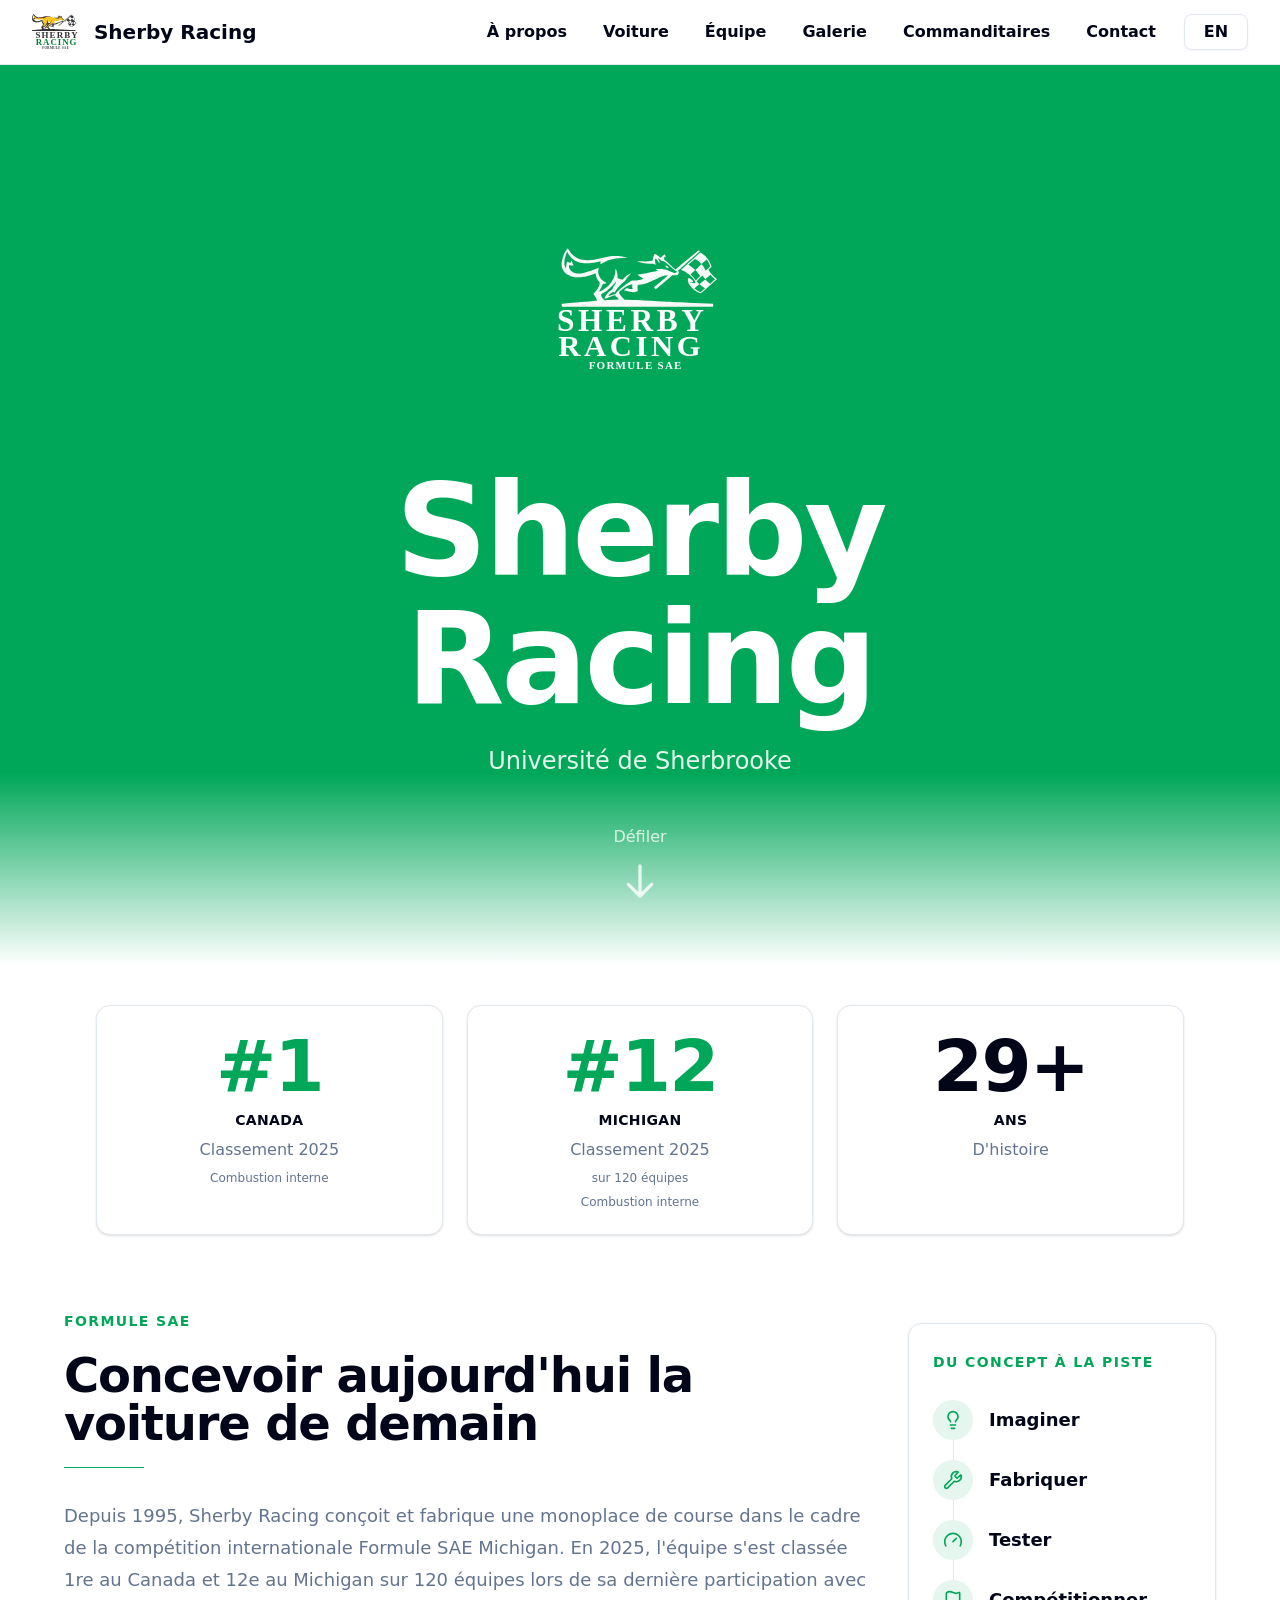
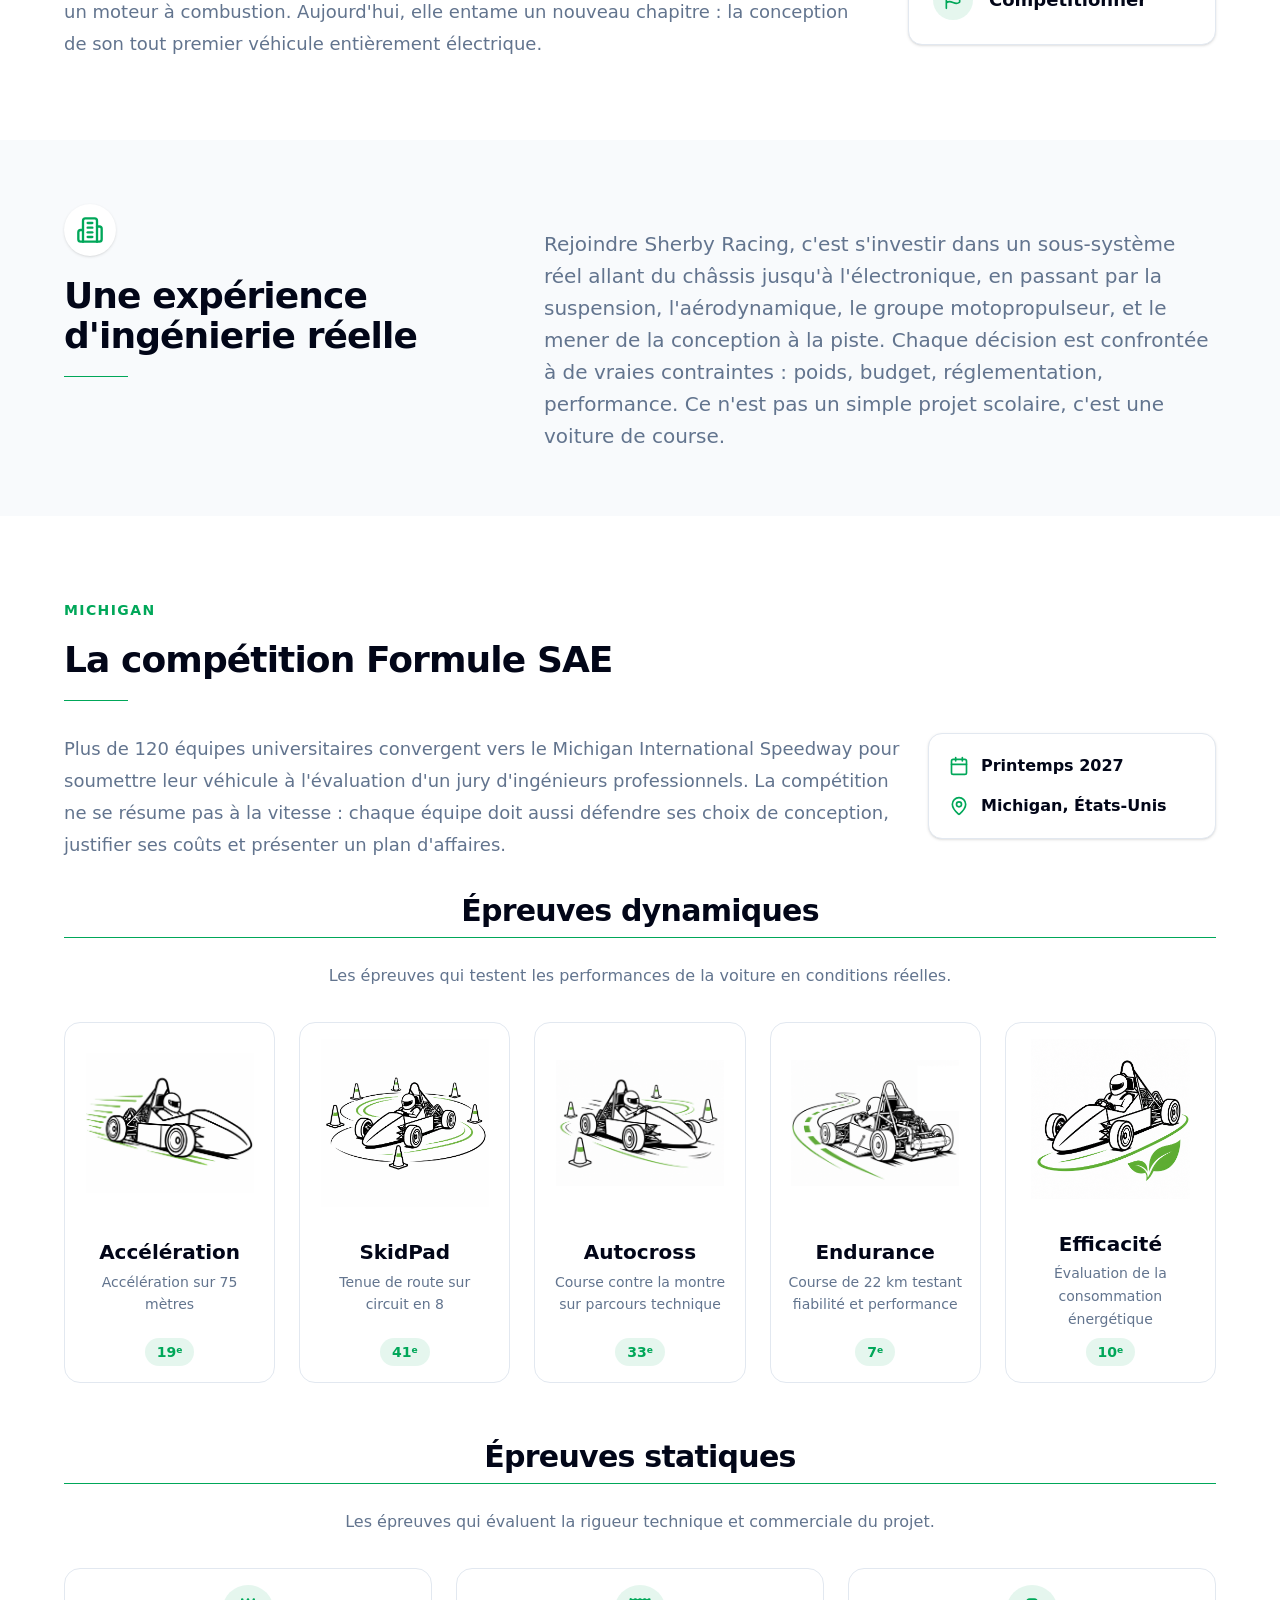
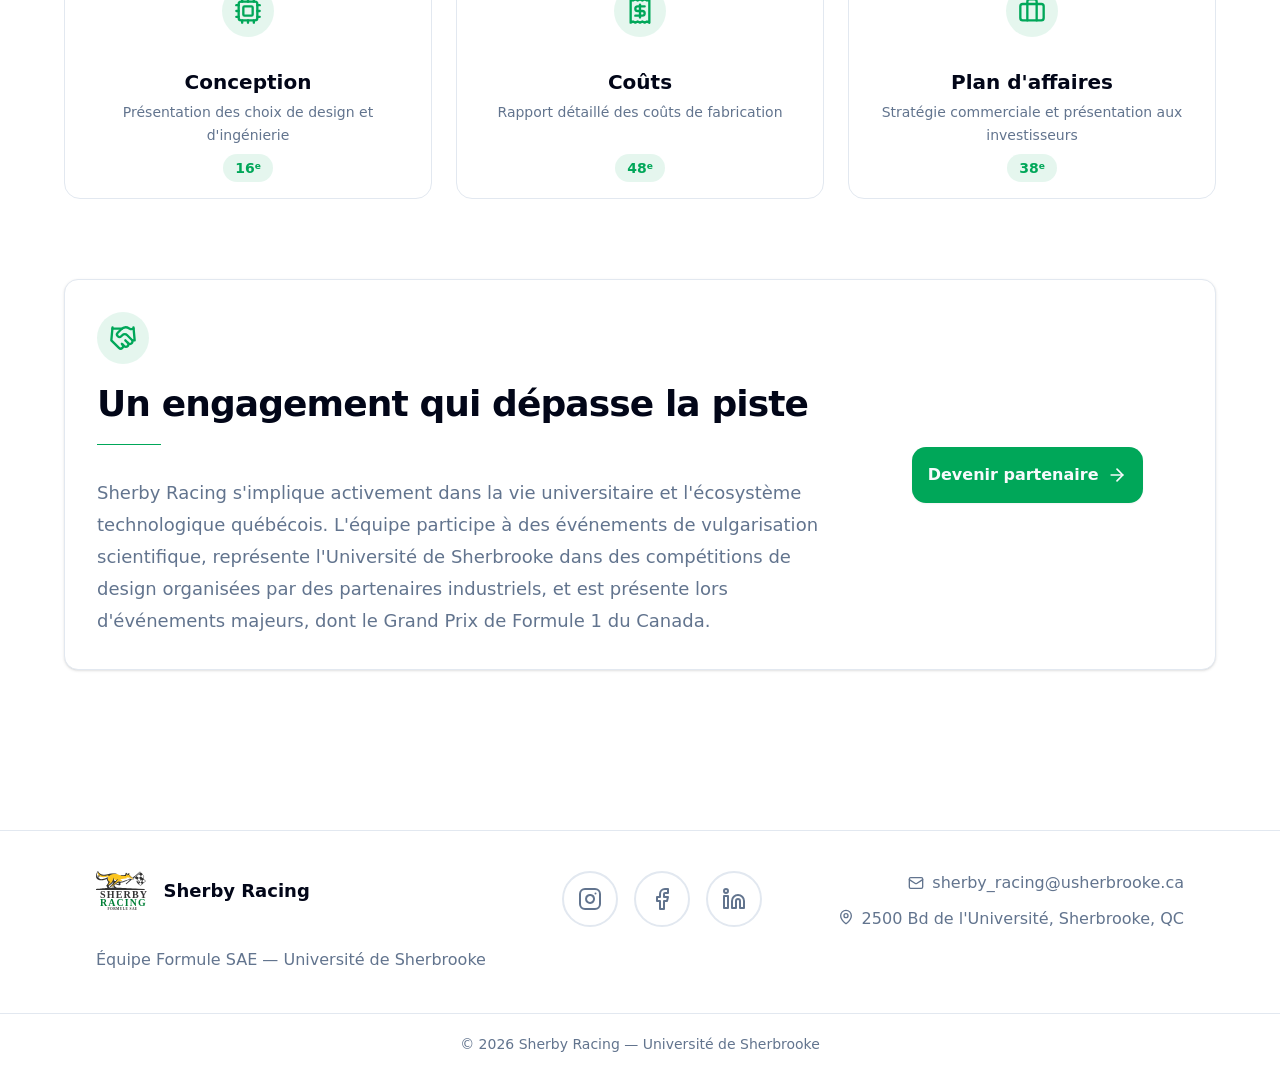
==== commit 2d38ed7b: "new build with svelte.config.js" ====
--- a/index.html
+++ b/index.html
@@ -5,22 +5,22 @@
 		<meta name="viewport" content="width=device-width, initial-scale=1" />
 		
 		<link href="./_app/immutable/assets/0.CEG7ViLP.css" rel="stylesheet">
-		<link rel="modulepreload" href="./_app/immutable/entry/start.hZw-xI_3.js">
-		<link rel="modulepreload" href="./_app/immutable/chunks/BzYndf6k.js">
+		<link rel="modulepreload" href="./_app/immutable/entry/start.BqWSekx1.js">
+		<link rel="modulepreload" href="./_app/immutable/chunks/BoQeuJVL.js">
 		<link rel="modulepreload" href="./_app/immutable/chunks/DJ0hkV1r.js">
 		<link rel="modulepreload" href="./_app/immutable/chunks/CeK6Al2e.js">
 		<link rel="modulepreload" href="./_app/immutable/chunks/V8awyThG.js">
-		<link rel="modulepreload" href="./_app/immutable/entry/app.eQ6fadhN.js">
+		<link rel="modulepreload" href="./_app/immutable/entry/app.YxU-CHEP.js">
 		<link rel="modulepreload" href="./_app/immutable/chunks/DsnmJJEf.js">
 		<link rel="modulepreload" href="./_app/immutable/chunks/g6ufSr6D.js">
 		<link rel="modulepreload" href="./_app/immutable/chunks/eb0sHTD-.js">
 		<link rel="modulepreload" href="./_app/immutable/chunks/4V5d0GQM.js">
-		<link rel="modulepreload" href="./_app/immutable/nodes/0.JdzbOsN0.js">
+		<link rel="modulepreload" href="./_app/immutable/nodes/0.DxAdARyA.js">
 		<link rel="modulepreload" href="./_app/immutable/chunks/DG3zWLd8.js">
 		<link rel="modulepreload" href="./_app/immutable/chunks/BlhctmQD.js">
 		<link rel="modulepreload" href="./_app/immutable/chunks/CxFeM1Sa.js">
 		<link rel="modulepreload" href="./_app/immutable/chunks/CVXkytKk.js">
-		<link rel="modulepreload" href="./_app/immutable/chunks/DVyDfP1g.js">
+		<link rel="modulepreload" href="./_app/immutable/chunks/BhTSJVi6.js">
 		<link rel="modulepreload" href="./_app/immutable/chunks/5SXxpj9S.js">
 		<link rel="modulepreload" href="./_app/immutable/chunks/By0ouju8.js">
 		<link rel="modulepreload" href="./_app/immutable/chunks/Dnk3HJx7.js">
@@ -35,15 +35,15 @@
 			
 			<script>
 				{
-					__sveltekit_am62r5 = {
+					__sveltekit_95bzmm = {
 						base: new URL(".", location).pathname.slice(0, -1)
 					};
 
 					const element = document.currentScript.parentElement;
 
 					Promise.all([
-						import("./_app/immutable/entry/start.hZw-xI_3.js"),
-						import("./_app/immutable/entry/app.eQ6fadhN.js")
+						import("./_app/immutable/entry/start.BqWSekx1.js"),
+						import("./_app/immutable/entry/app.YxU-CHEP.js")
 					]).then(([kit, app]) => {
 						kit.start(app, element, {
 							node_ids: [0, 2],
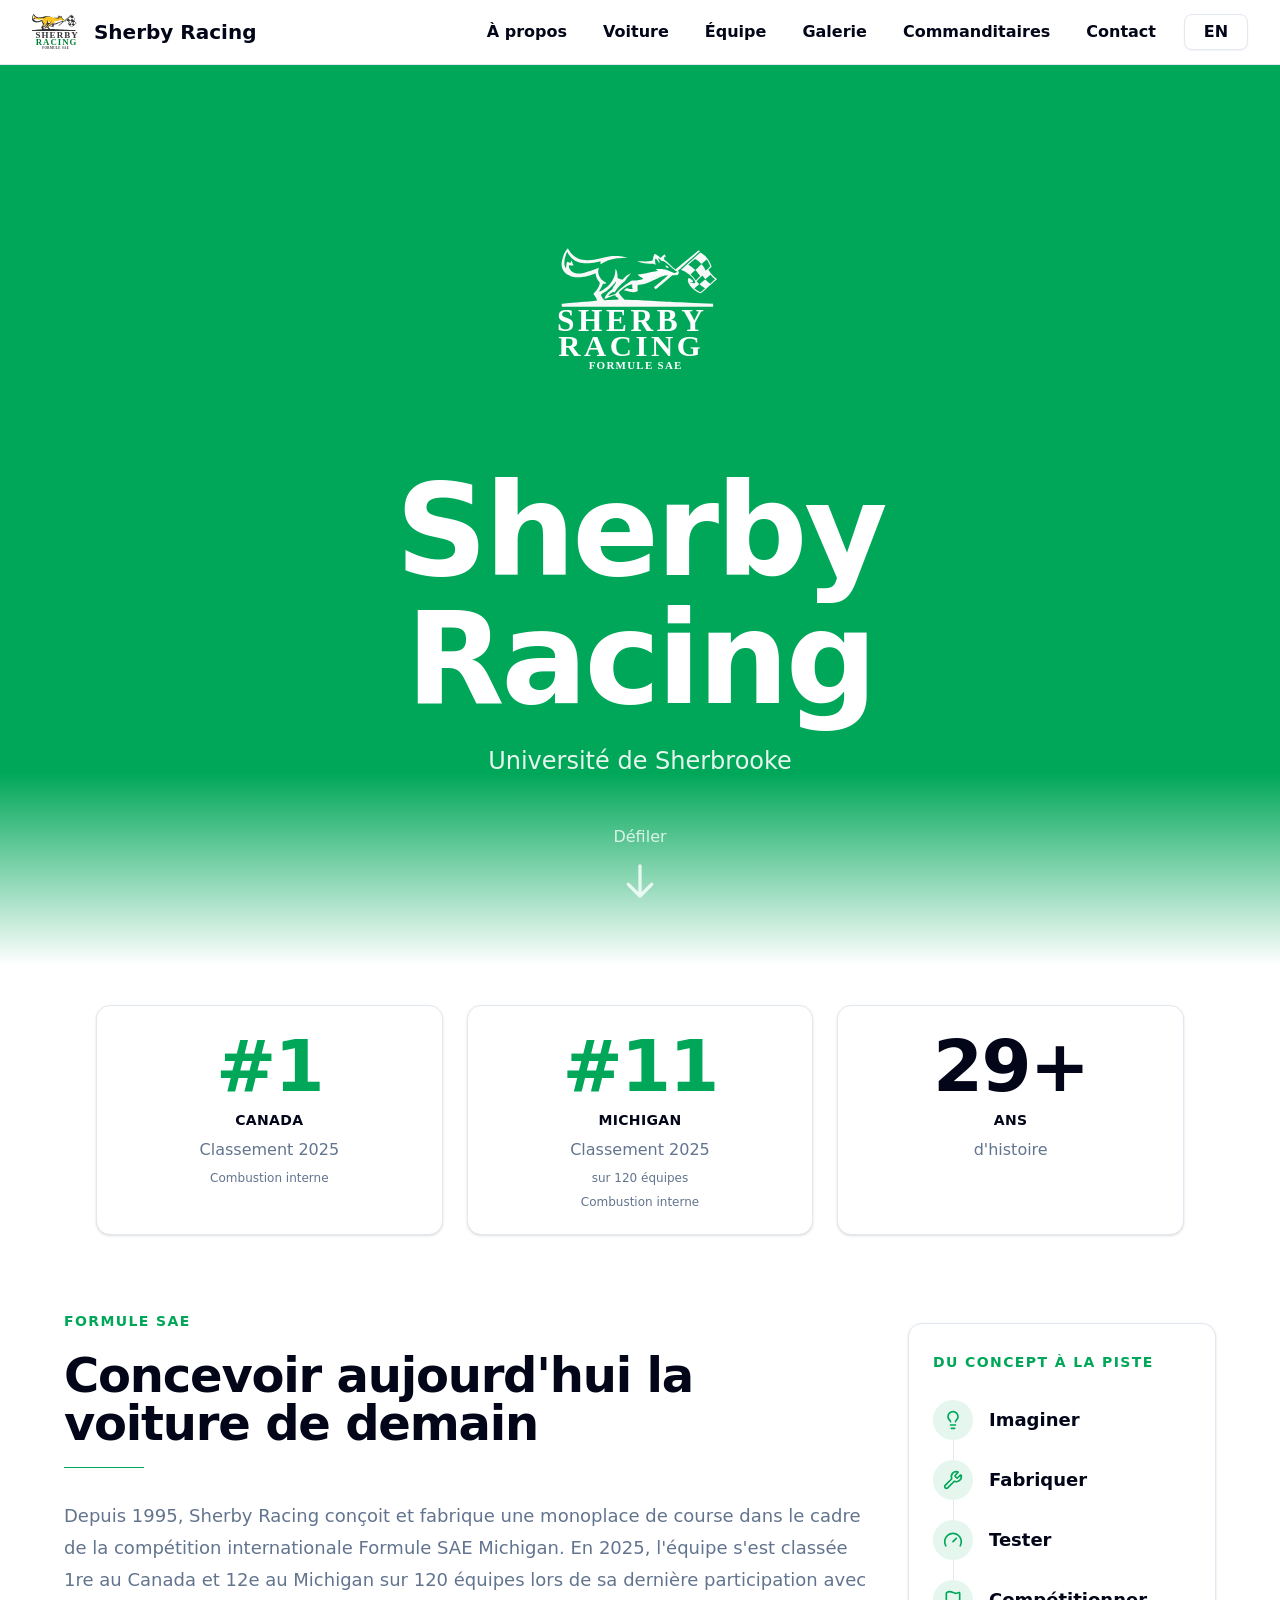
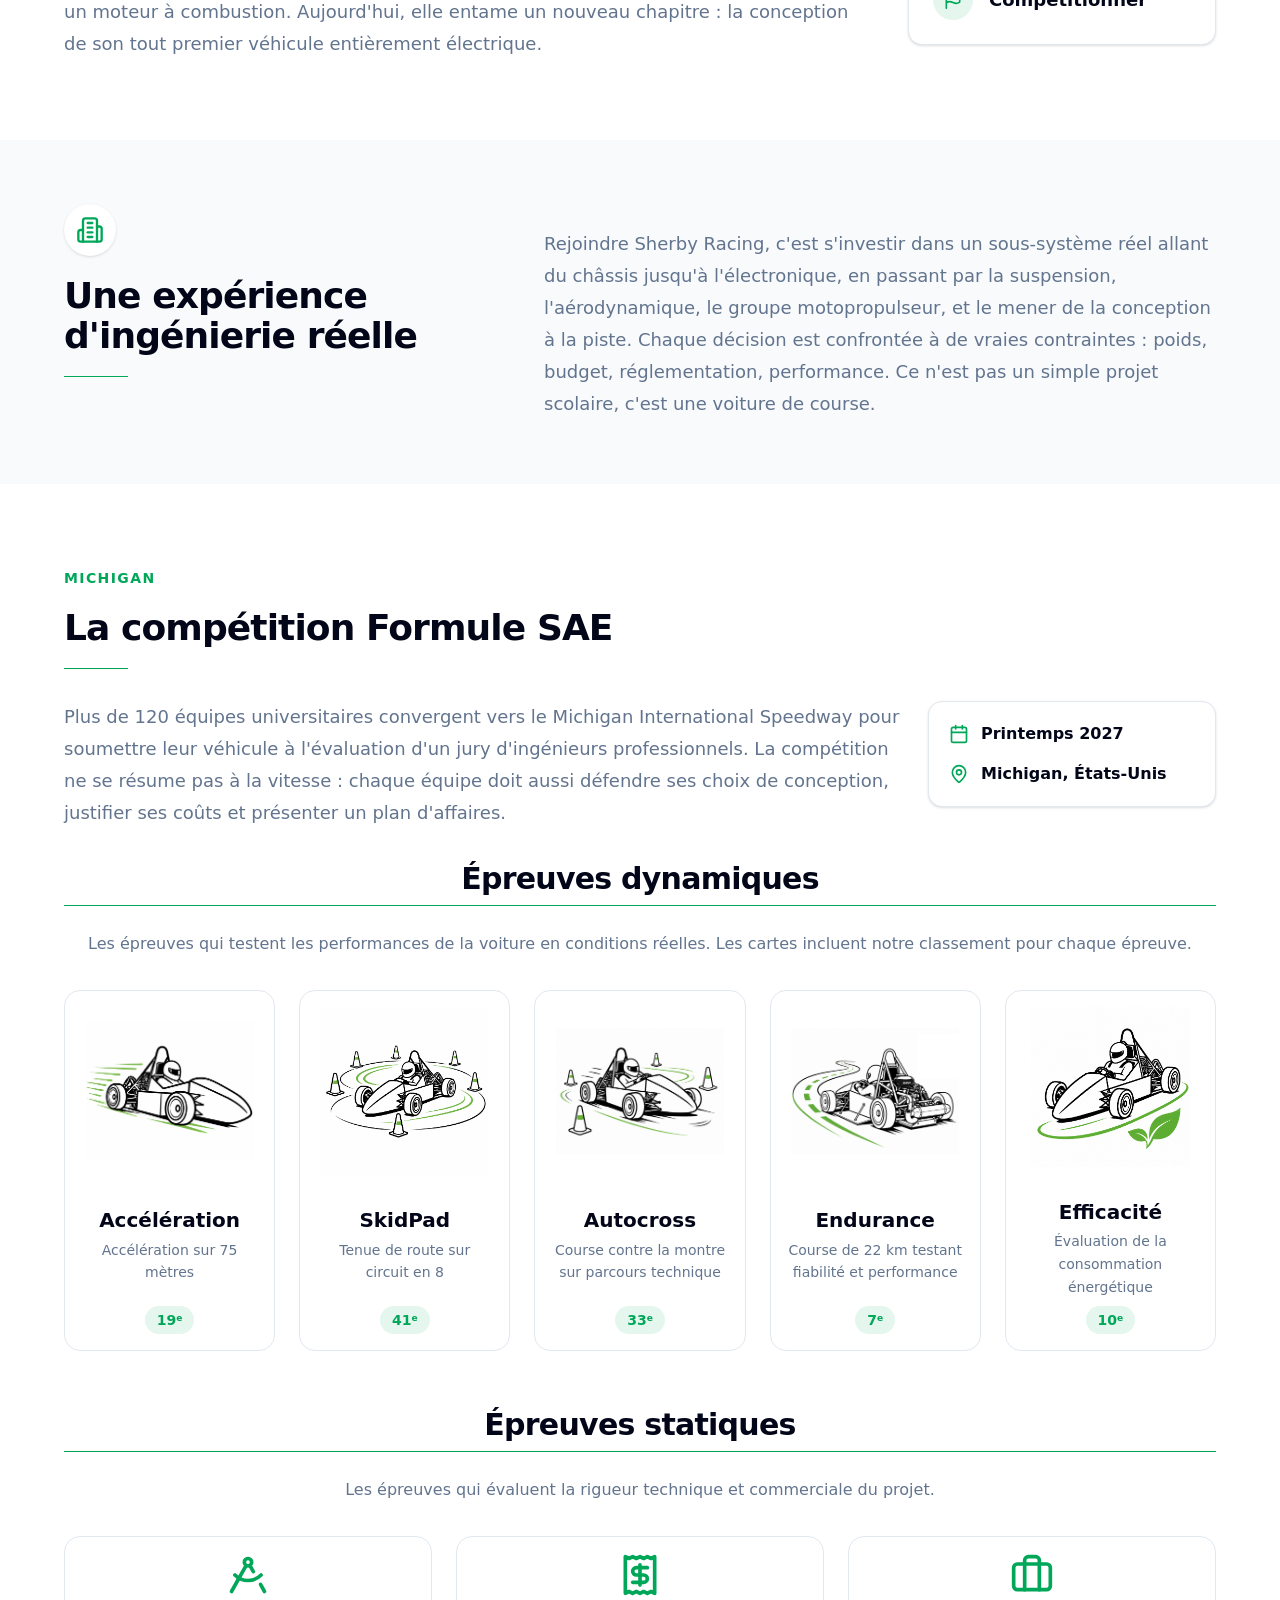
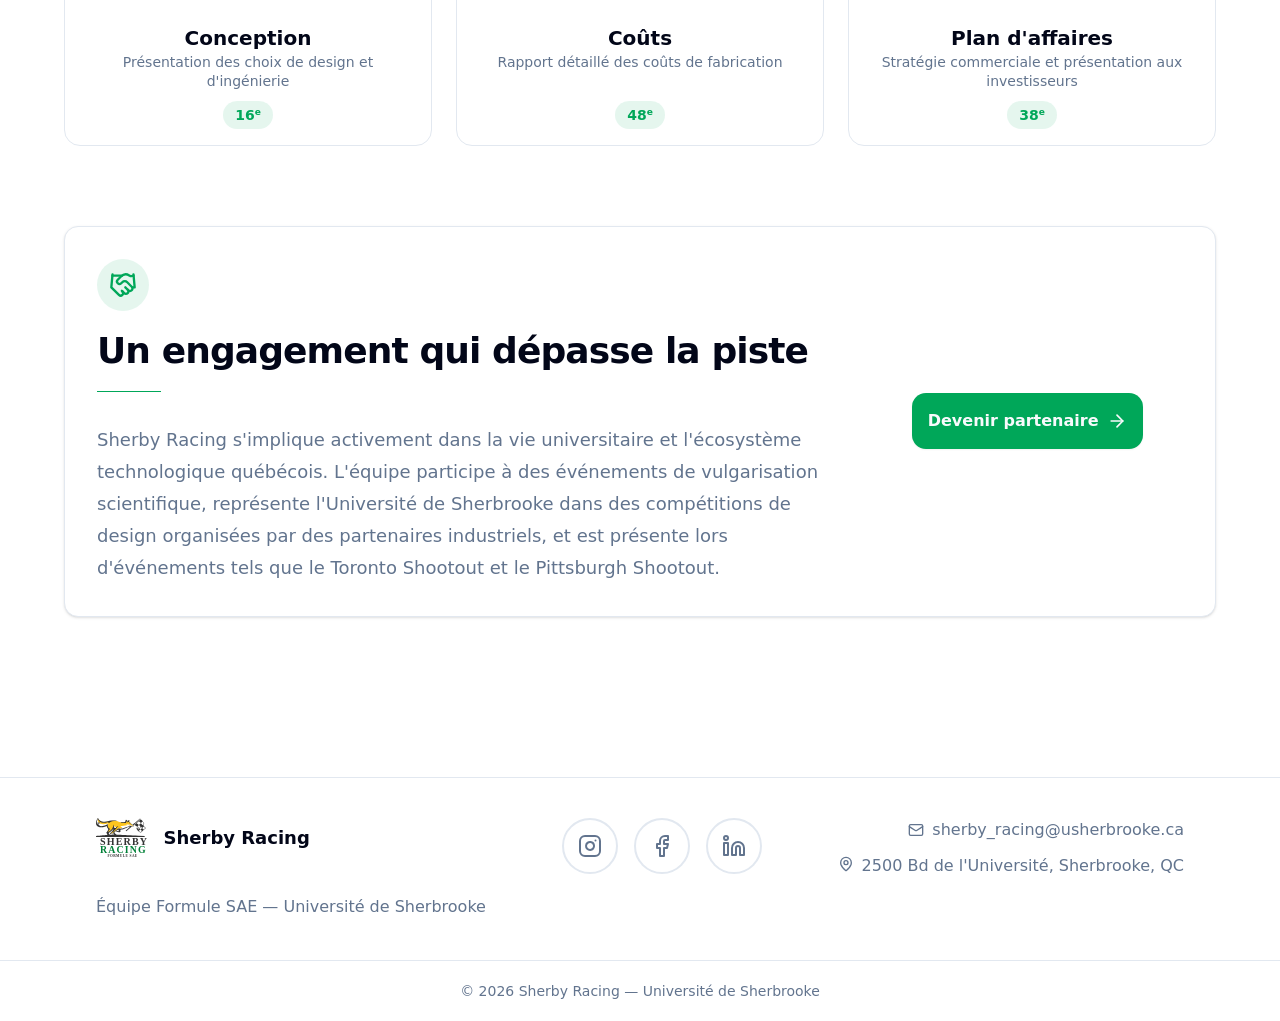
==== commit 7f9d0d28: "update" ====
--- a/index.html
+++ b/index.html
@@ -4,46 +4,46 @@
 		<meta charset="utf-8" />
 		<meta name="viewport" content="width=device-width, initial-scale=1" />
 		
-		<link href="./_app/immutable/assets/0.CEG7ViLP.css" rel="stylesheet">
-		<link rel="modulepreload" href="./_app/immutable/entry/start.BqWSekx1.js">
-		<link rel="modulepreload" href="./_app/immutable/chunks/BoQeuJVL.js">
+		<link href="./_app/immutable/assets/0.25wJQJ6_.css" rel="stylesheet">
+		<link rel="modulepreload" href="./_app/immutable/entry/start.DvEaxrdO.js">
+		<link rel="modulepreload" href="./_app/immutable/chunks/brs6ccb5.js">
 		<link rel="modulepreload" href="./_app/immutable/chunks/DJ0hkV1r.js">
 		<link rel="modulepreload" href="./_app/immutable/chunks/CeK6Al2e.js">
 		<link rel="modulepreload" href="./_app/immutable/chunks/V8awyThG.js">
-		<link rel="modulepreload" href="./_app/immutable/entry/app.YxU-CHEP.js">
+		<link rel="modulepreload" href="./_app/immutable/entry/app.DODw-n6f.js">
 		<link rel="modulepreload" href="./_app/immutable/chunks/DsnmJJEf.js">
 		<link rel="modulepreload" href="./_app/immutable/chunks/g6ufSr6D.js">
 		<link rel="modulepreload" href="./_app/immutable/chunks/eb0sHTD-.js">
 		<link rel="modulepreload" href="./_app/immutable/chunks/4V5d0GQM.js">
-		<link rel="modulepreload" href="./_app/immutable/nodes/0.DxAdARyA.js">
-		<link rel="modulepreload" href="./_app/immutable/chunks/DG3zWLd8.js">
+		<link rel="modulepreload" href="./_app/immutable/nodes/0.BxL3Cvj1.js">
+		<link rel="modulepreload" href="./_app/immutable/chunks/DJiRLnjm.js">
 		<link rel="modulepreload" href="./_app/immutable/chunks/BlhctmQD.js">
-		<link rel="modulepreload" href="./_app/immutable/chunks/CxFeM1Sa.js">
-		<link rel="modulepreload" href="./_app/immutable/chunks/CVXkytKk.js">
-		<link rel="modulepreload" href="./_app/immutable/chunks/BhTSJVi6.js">
+		<link rel="modulepreload" href="./_app/immutable/chunks/A8WuT66j.js">
+		<link rel="modulepreload" href="./_app/immutable/chunks/4fcCKbgg.js">
+		<link rel="modulepreload" href="./_app/immutable/chunks/BjZ7i9CT.js">
 		<link rel="modulepreload" href="./_app/immutable/chunks/5SXxpj9S.js">
-		<link rel="modulepreload" href="./_app/immutable/chunks/By0ouju8.js">
-		<link rel="modulepreload" href="./_app/immutable/chunks/Dnk3HJx7.js">
-		<link rel="modulepreload" href="./_app/immutable/nodes/2.mumzS0EA.js">
+		<link rel="modulepreload" href="./_app/immutable/chunks/BIhE11jX.js">
+		<link rel="modulepreload" href="./_app/immutable/chunks/B5EbaxoF.js">
+		<link rel="modulepreload" href="./_app/immutable/nodes/2.iLf12Icq.js">
 		<link rel="modulepreload" href="./_app/immutable/chunks/DNOd2lUo.js">
 		<link rel="modulepreload" href="./_app/immutable/chunks/-WNz6FGR.js">
 		<link rel="modulepreload" href="./_app/immutable/chunks/Bf5NIwrI.js">
-		<link rel="modulepreload" href="./_app/immutable/chunks/D2bFEpJ6.js"><!--[--><link rel="icon" href="/_app/immutable/assets/favicon-light.BChG1-8W.svg" media="(prefers-color-scheme: light)"/> <link rel="icon" href="/_app/immutable/assets/favicon-dark.C6lnMe19.svg" media="(prefers-color-scheme: dark)"/><!--]--><!--[--><!--]--><title>Sherby Racing - Home</title>
+		<link rel="modulepreload" href="./_app/immutable/chunks/DPK7kjSs.js"><!--[--><link rel="icon" href="/_app/immutable/assets/favicon-light.BChG1-8W.svg" media="(prefers-color-scheme: light)"/> <link rel="icon" href="/_app/immutable/assets/favicon-dark.C6lnMe19.svg" media="(prefers-color-scheme: dark)"/><!--]--><!--[--><!--]--><title>Sherby Racing - Home</title>
 	</head>
 	<body data-sveltekit-preload-data="hover">
-		<div style="display: contents"><!--[--><!--[--><!----><header class="sticky top-0 z-50 w-full border-b bg-background/95 backdrop-blur supports-[backdrop-filter]:bg-background/60"><div class="w-full flex h-16 items-center justify-between px-8"><div class="flex items-center space-x-3"><a href="/" class="flex items-center space-x-3"><img src="/logo/couleurs.svg" alt="Sherby Racing" class="h-9 w-auto"/> <span class="text-xl font-bold">Sherby Racing</span></a></div> <nav class="hidden items-center space-x-1 md:flex"><!--[--><!--[--><a data-slot="button" class="focus-visible:border-ring focus-visible:ring-ring/50 aria-invalid:ring-destructive/20 dark:aria-invalid:ring-destructive/40 aria-invalid:border-destructive inline-flex shrink-0 items-center justify-center gap-2 whitespace-nowrap rounded-md outline-none transition-all focus-visible:ring-[3px] disabled:pointer-events-none disabled:opacity-50 aria-disabled:pointer-events-none aria-disabled:opacity-50 [&amp;_svg:not([class*='size-'])]:size-4 [&amp;_svg]:pointer-events-none [&amp;_svg]:shrink-0 bg-primary text-primary-foreground shadow-xs hover:bg-primary/90 h-9 py-2 has-[>svg]:px-3 text-base font-semibold px-4" href="/#about"><!---->À propos<!----></a><!--]--><!--[--><a data-slot="button" class="focus-visible:border-ring focus-visible:ring-ring/50 aria-invalid:ring-destructive/20 dark:aria-invalid:ring-destructive/40 aria-invalid:border-destructive inline-flex shrink-0 items-center justify-center gap-2 whitespace-nowrap rounded-md outline-none transition-all focus-visible:ring-[3px] disabled:pointer-events-none disabled:opacity-50 aria-disabled:pointer-events-none aria-disabled:opacity-50 [&amp;_svg:not([class*='size-'])]:size-4 [&amp;_svg]:pointer-events-none [&amp;_svg]:shrink-0 hover:bg-accent hover:text-accent-foreground dark:hover:bg-accent/50 h-9 py-2 has-[>svg]:px-3 text-base font-semibold px-4" href="/voiture"><!---->Voiture<!----></a><!--]--><!--[--><a data-slot="button" class="focus-visible:border-ring focus-visible:ring-ring/50 aria-invalid:ring-destructive/20 dark:aria-invalid:ring-destructive/40 aria-invalid:border-destructive inline-flex shrink-0 items-center justify-center gap-2 whitespace-nowrap rounded-md outline-none transition-all focus-visible:ring-[3px] disabled:pointer-events-none disabled:opacity-50 aria-disabled:pointer-events-none aria-disabled:opacity-50 [&amp;_svg:not([class*='size-'])]:size-4 [&amp;_svg]:pointer-events-none [&amp;_svg]:shrink-0 hover:bg-accent hover:text-accent-foreground dark:hover:bg-accent/50 h-9 py-2 has-[>svg]:px-3 text-base font-semibold px-4" href="/equipe"><!---->Équipe<!----></a><!--]--><!--[--><a data-slot="button" class="focus-visible:border-ring focus-visible:ring-ring/50 aria-invalid:ring-destructive/20 dark:aria-invalid:ring-destructive/40 aria-invalid:border-destructive inline-flex shrink-0 items-center justify-center gap-2 whitespace-nowrap rounded-md outline-none transition-all focus-visible:ring-[3px] disabled:pointer-events-none disabled:opacity-50 aria-disabled:pointer-events-none aria-disabled:opacity-50 [&amp;_svg:not([class*='size-'])]:size-4 [&amp;_svg]:pointer-events-none [&amp;_svg]:shrink-0 hover:bg-accent hover:text-accent-foreground dark:hover:bg-accent/50 h-9 py-2 has-[>svg]:px-3 text-base font-semibold px-4" href="/galerie"><!---->Galerie<!----></a><!--]--><!--[--><a data-slot="button" class="focus-visible:border-ring focus-visible:ring-ring/50 aria-invalid:ring-destructive/20 dark:aria-invalid:ring-destructive/40 aria-invalid:border-destructive inline-flex shrink-0 items-center justify-center gap-2 whitespace-nowrap rounded-md outline-none transition-all focus-visible:ring-[3px] disabled:pointer-events-none disabled:opacity-50 aria-disabled:pointer-events-none aria-disabled:opacity-50 [&amp;_svg:not([class*='size-'])]:size-4 [&amp;_svg]:pointer-events-none [&amp;_svg]:shrink-0 hover:bg-accent hover:text-accent-foreground dark:hover:bg-accent/50 h-9 py-2 has-[>svg]:px-3 text-base font-semibold px-4" href="/sponsors"><!---->Commanditaires<!----></a><!--]--><!--[--><a data-slot="button" class="focus-visible:border-ring focus-visible:ring-ring/50 aria-invalid:ring-destructive/20 dark:aria-invalid:ring-destructive/40 aria-invalid:border-destructive inline-flex shrink-0 items-center justify-center gap-2 whitespace-nowrap rounded-md outline-none transition-all focus-visible:ring-[3px] disabled:pointer-events-none disabled:opacity-50 aria-disabled:pointer-events-none aria-disabled:opacity-50 [&amp;_svg:not([class*='size-'])]:size-4 [&amp;_svg]:pointer-events-none [&amp;_svg]:shrink-0 hover:bg-accent hover:text-accent-foreground dark:hover:bg-accent/50 h-9 py-2 has-[>svg]:px-3 text-base font-semibold px-4" href="/contact"><!---->Contact<!----></a><!--]--><!--]--> <!--[!--><button data-slot="button" class="focus-visible:border-ring focus-visible:ring-ring/50 aria-invalid:ring-destructive/20 dark:aria-invalid:ring-destructive/40 aria-invalid:border-destructive inline-flex shrink-0 items-center justify-center gap-2 whitespace-nowrap rounded-md outline-none transition-all focus-visible:ring-[3px] disabled:pointer-events-none disabled:opacity-50 aria-disabled:pointer-events-none aria-disabled:opacity-50 [&amp;_svg:not([class*='size-'])]:size-4 [&amp;_svg]:pointer-events-none [&amp;_svg]:shrink-0 bg-background shadow-xs hover:bg-accent hover:text-accent-foreground dark:bg-input/30 dark:border-input dark:hover:bg-input/50 border h-9 px-4 py-2 has-[>svg]:px-3 text-base font-bold w-16 ml-2" type="button"><!---->EN<!----></button><!--]--><!----></nav> <div class="md:hidden flex items-center gap-2"><!--[!--><button data-slot="button" class="focus-visible:border-ring focus-visible:ring-ring/50 aria-invalid:ring-destructive/20 dark:aria-invalid:ring-destructive/40 aria-invalid:border-destructive inline-flex shrink-0 items-center justify-center gap-2 whitespace-nowrap rounded-md outline-none transition-all focus-visible:ring-[3px] disabled:pointer-events-none disabled:opacity-50 aria-disabled:pointer-events-none aria-disabled:opacity-50 [&amp;_svg:not([class*='size-'])]:size-4 [&amp;_svg]:pointer-events-none [&amp;_svg]:shrink-0 bg-background shadow-xs hover:bg-accent hover:text-accent-foreground dark:bg-input/30 dark:border-input dark:hover:bg-input/50 border h-9 px-4 py-2 has-[>svg]:px-3 text-base font-bold w-16" type="button"><!---->EN<!----></button><!--]--><!----> <!----><!----><!----><!--#s1--><!--[!--><button data-slot="sheet-trigger" id="bits-s1" aria-haspopup="dialog" aria-expanded="false" data-dialog-trigger="" data-state="closed"><svg xmlns="http://www.w3.org/2000/svg" width="24" height="24" viewBox="0 0 24 24" fill="none" stroke="currentColor" stroke-width="2" stroke-linecap="round" stroke-linejoin="round" class="lucide-icon lucide lucide-menu"><!--[--><!----><path d="M4 12h16"><!----></path><!----><!----><path d="M4 18h16"><!----></path><!----><!----><path d="M4 6h16"><!----></path><!----><!--]--><!----><!----><!----><!----></svg><!----></button><!--]--><!----><!----> <!----><!----><!--[!--><!--]--><!----><!----><!----><!----><!----></div></div><!----></header> <main><!----><div class="relative min-h-screen overflow-hidden"><div class="absolute inset-0 z-0"><video autoplay muted loop playsinline class="h-full w-full object-cover opacity-0" style="transition: opacity 0.5s ease-in-out;"><source src="videos/Video_page_acceuil.mp4" type="video/mp4"/></video></div> <!--[--><div class="absolute inset-0 z-0 bg-primary bg-cover bg-center bg-no-repeat"></div><!--]--> <div class="pointer-events-none absolute right-0 bottom-0 left-0 z-[5] h-48 bg-gradient-to-t from-background to-transparent"></div> <div class="relative z-10 flex min-h-screen flex-col"><div class="h-16"></div> <div class="flex flex-1 items-center justify-center px-4"><div class="mx-auto max-w-4xl text-center text-white"><div class="mb-8"><img src="logo/blanc.svg" alt="Sherby Racing Logo" class="mx-auto mb-6 h-32 md:h-48 lg:h-56 xl:h-64"/></div> <h1 class="md:text-3xl lg:text-9xl">Sherby Racing</h1> <p class="mx-auto max-w-2xl text-lg opacity-90 md:text-2xl">Université de Sherbrooke</p></div></div> <div class="pb-16 text-center"><div class="inline-flex animate-bounce flex-col items-center text-white/80"><span class="mb-3 text-base font-medium">Défiler</span> <svg class="h-10 w-10" fill="none" stroke="currentColor" viewBox="0 0 24 24"><path stroke-linecap="round" stroke-linejoin="round" stroke-width="2" d="M19 14l-7 7m0 0l-7-7m7 7V3"></path></svg></div></div></div></div> <div id="about" class="mx-auto max-w-6xl scroll-mt-20 px-4 py-8 sm:px-8 md:py-10"><div class="grid grid-cols-3 gap-3 sm:gap-6"><div class="flex flex-col items-center gap-1 rounded-xl border bg-card px-2 py-4 text-center shadow-sm sm:gap-2 sm:px-6 sm:py-6"><span class="text-4xl font-extrabold tracking-tight text-primary sm:text-6xl md:text-7xl">#1</span> <span class="text-xs font-bold tracking-wide uppercase sm:text-sm">Canada</span> <span class="text-s text-muted-foreground">Classement 2025</span> <span class="text-xs text-muted-foreground">Combustion interne</span></div> <div class="flex flex-col items-center gap-1 rounded-xl border bg-card px-2 py-4 text-center shadow-sm sm:gap-2 sm:px-6 sm:py-6"><span class="text-4xl font-extrabold tracking-tight text-primary sm:text-6xl md:text-7xl">#12</span> <span class="text-xs font-bold tracking-wide uppercase sm:text-sm">Michigan</span> <span class="text-s text-muted-foreground">Classement 2025</span> <span class="text-xs text-muted-foreground">sur 120 équipes</span> <span class="text-xs text-muted-foreground">Combustion interne</span></div> <div class="flex flex-col items-center gap-1 rounded-xl border bg-card px-2 py-4 text-center shadow-sm sm:gap-2 sm:px-6 sm:py-6"><span class="text-4xl font-extrabold tracking-tight sm:text-6xl md:text-7xl">30+</span> <span class="text-xs font-bold tracking-wide uppercase sm:text-sm">ans</span> <span class="text-s text-muted-foreground">D'histoire</span></div></div></div> <div class="w-full px-6 py-6 sm:px-8 md:py-8"><section class="mb-14 md:mb-20"><div class="mx-auto grid max-w-6xl gap-8 lg:grid-cols-[minmax(0,1.45fr)_minmax(18rem,0.55fr)] lg:items-center"><div><p class="mb-4 text-sm font-bold tracking-widest text-primary uppercase">Formule SAE</p> <h1 class="max-w-5xl text-4xl font-extrabold tracking-tight lg:text-5xl">Concevoir aujourd'hui la voiture de demain</h1> <div class="mt-5 h-px w-20 bg-primary"></div> <p class="mt-8 max-w-4xl text-lg leading-8 text-muted-foreground">Depuis 1995, Sherby Racing conçoit et fabrique une monoplace de course dans le cadre de la compétition internationale Formule SAE Michigan. En 2025, l'équipe s'est classée 1re au Canada et 12e au Michigan sur 120 équipes lors de sa dernière participation avec un moteur à combustion. Aujourd'hui, elle entame un nouveau chapitre : la conception de son tout premier véhicule entièrement électrique.</p></div> <div class="relative overflow-hidden rounded-xl border bg-card p-6 shadow-sm"><div class="relative"><p class="text-sm font-bold tracking-widest text-primary uppercase">Du concept à la piste</p> <div class="mt-6 grid gap-5"><!--[--><div class="grid grid-cols-[2.5rem_1fr] items-center gap-4"><div class="relative flex size-10 items-center justify-center rounded-full bg-primary/10 text-primary"><!--[--><span class="absolute top-full h-5 w-px bg-border"></span><!--]--> <!----><svg xmlns="http://www.w3.org/2000/svg" width="24" height="24" viewBox="0 0 24 24" fill="none" stroke="currentColor" stroke-width="2" stroke-linecap="round" stroke-linejoin="round" class="lucide-icon lucide lucide-lightbulb size-5"><!--[--><!----><path d="M15 14c.2-1 .7-1.7 1.5-2.5 1-.9 1.5-2.2 1.5-3.5A6 6 0 0 0 6 8c0 1 .2 2.2 1.5 3.5.7.7 1.3 1.5 1.5 2.5"><!----></path><!----><!----><path d="M9 18h6"><!----></path><!----><!----><path d="M10 22h4"><!----></path><!----><!--]--><!----><!----><!----><!----></svg><!----></div> <div class="border-b pb-4 last:border-b-0 last:pb-0"><p class="text-lg font-extrabold">Imaginer</p></div></div><div class="grid grid-cols-[2.5rem_1fr] items-center gap-4"><div class="relative flex size-10 items-center justify-center rounded-full bg-primary/10 text-primary"><!--[--><span class="absolute top-full h-5 w-px bg-border"></span><!--]--> <!----><svg xmlns="http://www.w3.org/2000/svg" width="24" height="24" viewBox="0 0 24 24" fill="none" stroke="currentColor" stroke-width="2" stroke-linecap="round" stroke-linejoin="round" class="lucide-icon lucide lucide-wrench size-5"><!--[--><!----><path d="M14.7 6.3a1 1 0 0 0 0 1.4l1.6 1.6a1 1 0 0 0 1.4 0l3.106-3.105c.32-.322.863-.22.983.218a6 6 0 0 1-8.259 7.057l-7.91 7.91a1 1 0 0 1-2.999-3l7.91-7.91a6 6 0 0 1 7.057-8.259c.438.12.54.662.219.984z"><!----></path><!----><!--]--><!----><!----><!----><!----></svg><!----></div> <div class="border-b pb-4 last:border-b-0 last:pb-0"><p class="text-lg font-extrabold">Fabriquer</p></div></div><div class="grid grid-cols-[2.5rem_1fr] items-center gap-4"><div class="relative flex size-10 items-center justify-center rounded-full bg-primary/10 text-primary"><!--[--><span class="absolute top-full h-5 w-px bg-border"></span><!--]--> <!----><svg xmlns="http://www.w3.org/2000/svg" width="24" height="24" viewBox="0 0 24 24" fill="none" stroke="currentColor" stroke-width="2" stroke-linecap="round" stroke-linejoin="round" class="lucide-icon lucide lucide-gauge size-5"><!--[--><!----><path d="m12 14 4-4"><!----></path><!----><!----><path d="M3.34 19a10 10 0 1 1 17.32 0"><!----></path><!----><!--]--><!----><!----><!----><!----></svg><!----></div> <div class="border-b pb-4 last:border-b-0 last:pb-0"><p class="text-lg font-extrabold">Tester</p></div></div><div class="grid grid-cols-[2.5rem_1fr] items-center gap-4"><div class="relative flex size-10 items-center justify-center rounded-full bg-primary/10 text-primary"><!--[!--><!--]--> <!----><svg xmlns="http://www.w3.org/2000/svg" width="24" height="24" viewBox="0 0 24 24" fill="none" stroke="currentColor" stroke-width="2" stroke-linecap="round" stroke-linejoin="round" class="lucide-icon lucide lucide-flag size-5"><!--[--><!----><path d="M4 22V4a1 1 0 0 1 .4-.8A6 6 0 0 1 8 2c3 0 5 2 7.333 2q2 0 3.067-.8A1 1 0 0 1 20 4v10a1 1 0 0 1-.4.8A6 6 0 0 1 16 16c-3 0-5-2-8-2a6 6 0 0 0-4 1.528"><!----></path><!----><!--]--><!----><!----><!----><!----></svg><!----></div> <div class="border-b pb-4 last:border-b-0 last:pb-0"><p class="text-lg font-extrabold">Compétitionner</p></div></div><!--]--></div></div></div></div></section> <section class="-mx-6 mb-14 bg-muted/50 px-6 py-12 sm:-mx-8 sm:px-8 md:mb-20 md:py-16"><div class="mx-auto grid max-w-6xl gap-8 lg:grid-cols-[0.8fr_1.2fr] lg:items-start"><div><div class="mb-5 inline-flex rounded-full bg-background p-3 text-primary shadow-sm"><svg xmlns="http://www.w3.org/2000/svg" width="24" height="24" viewBox="0 0 24 24" fill="none" stroke="currentColor" stroke-width="2" stroke-linecap="round" stroke-linejoin="round" class="lucide-icon lucide lucide-building-2 size-7"><!--[--><!----><path d="M6 22V4a2 2 0 0 1 2-2h8a2 2 0 0 1 2 2v18Z"><!----></path><!----><!----><path d="M6 12H4a2 2 0 0 0-2 2v6a2 2 0 0 0 2 2h2"><!----></path><!----><!----><path d="M18 9h2a2 2 0 0 1 2 2v9a2 2 0 0 1-2 2h-2"><!----></path><!----><!----><path d="M10 6h4"><!----></path><!----><!----><path d="M10 10h4"><!----></path><!----><!----><path d="M10 14h4"><!----></path><!----><!----><path d="M10 18h4"><!----></path><!----><!--]--><!----><!----><!----><!----></svg><!----></div> <h2 class="border-b-0 pb-0 text-3xl font-extrabold tracking-tight lg:text-4xl">Une expérience d'ingénierie réelle</h2> <div class="mt-5 h-px w-16 bg-primary"></div></div> <p class="text-lg leading-8 text-muted-foreground lg:text-xl">Rejoindre Sherby Racing, c'est s'investir dans un sous-système réel allant du châssis jusqu'à l'électronique, en passant par la suspension, l'aérodynamique, le groupe motopropulseur, et le mener de la conception à la piste. Chaque décision est confrontée à de vraies contraintes : poids, budget, réglementation, performance. Ce n'est pas un simple projet scolaire, c'est une voiture de course.</p></div></section> <section class="mb-14 md:mb-20"><div class="mx-auto max-w-6xl"><div class="mb-8"><div><p class="mb-4 text-sm font-bold tracking-widest text-primary uppercase">Michigan</p> <h2 class="border-b-0 pb-0 text-3xl font-extrabold tracking-tight lg:text-4xl">La compétition Formule SAE</h2> <div class="mt-5 h-px w-16 bg-primary"></div></div> <div class="mt-8 grid gap-6 lg:grid-cols-[1fr_18rem] lg:items-start"><p class="max-w-4xl text-lg leading-8 text-muted-foreground">Plus de 120 équipes universitaires convergent vers le Michigan International Speedway pour soumettre leur véhicule à l'évaluation d'un jury d'ingénieurs professionnels. La compétition ne se résume pas à la vitesse : chaque équipe doit aussi défendre ses choix de conception, justifier ses coûts et présenter un plan d'affaires.</p> <div class="rounded-xl border bg-card p-5 shadow-sm"><div class="flex items-center gap-3"><svg xmlns="http://www.w3.org/2000/svg" width="24" height="24" viewBox="0 0 24 24" fill="none" stroke="currentColor" stroke-width="2" stroke-linecap="round" stroke-linejoin="round" class="lucide-icon lucide lucide-calendar size-5 shrink-0 text-primary"><!--[--><!----><path d="M8 2v4"><!----></path><!----><!----><path d="M16 2v4"><!----></path><!----><!----><rect width="18" height="18" x="3" y="4" rx="2"><!----></rect><!----><!----><path d="M3 10h18"><!----></path><!----><!--]--><!----><!----><!----><!----></svg><!----> <span class="font-semibold">Printemps 2027</span></div> <div class="mt-4 flex items-center gap-3"><svg xmlns="http://www.w3.org/2000/svg" width="24" height="24" viewBox="0 0 24 24" fill="none" stroke="currentColor" stroke-width="2" stroke-linecap="round" stroke-linejoin="round" class="lucide-icon lucide lucide-map-pin size-5 shrink-0 text-primary"><!--[--><!----><path d="M20 10c0 4.993-5.539 10.193-7.399 11.799a1 1 0 0 1-1.202 0C9.539 20.193 4 14.993 4 10a8 8 0 0 1 16 0"><!----></path><!----><!----><circle cx="12" cy="10" r="3"><!----></circle><!----><!--]--><!----><!----><!----><!----></svg><!----> <span class="font-semibold">Michigan, États-Unis</span></div></div></div></div> <div class="not-prose mt-8"><div class="mb-14"><h3 class="mb-2 text-center text-3xl font-extrabold tracking-tight text-foreground">Épreuves dynamiques</h3> <hr class="mb-3 border-primary"/> <p class="mb-8 text-center text-base text-muted-foreground">Les épreuves qui testent les performances de la voiture en conditions réelles.</p> <div class="grid grid-cols-2 gap-6 sm:grid-cols-3 lg:grid-cols-5"><!--[--><div class="group flex flex-col items-center gap-2 rounded-2xl border bg-card px-4 py-2 text-center transition-all duration-300 hover:-translate-y-1 hover:border-primary/50 hover:shadow-lg hover:shadow-primary/10 sm:py-4 "><div class="-mb-12 transition-transform duration-300 group-hover:scale-110 sm:mb-0"><img src="/icone/icone_acceleration.png" alt="Accélération" class="h-42 w-42 object-contain"/></div> <p class="text-xl leading-snug font-bold">Accélération</p> <p class="-mt-1 text-sm leading-relaxed text-muted-foreground">Accélération sur 75 mètres</p> <!--[--><div class="mt-auto flex flex-col items-center gap-1"><span class="rounded-full bg-primary/10 px-3 py-1 text-sm font-semibold text-primary" aria-label="19e"><!--[-->19<sup class="text-[0.65em] leading-none">e</sup><!--]--></span></div><!--]--></div><div class="group flex flex-col items-center gap-2 rounded-2xl border bg-card px-4 py-2 text-center transition-all duration-300 hover:-translate-y-1 hover:border-primary/50 hover:shadow-lg hover:shadow-primary/10 sm:py-4 "><div class="-mb-12 transition-transform duration-300 group-hover:scale-110 sm:mb-0"><img src="/icone/icone_skidpad.png" alt="SkidPad" class="h-42 w-42 object-contain"/></div> <p class="text-xl leading-snug font-bold">SkidPad</p> <p class="-mt-1 text-sm leading-relaxed text-muted-foreground">Tenue de route sur circuit en 8</p> <!--[--><div class="mt-auto flex flex-col items-center gap-1"><span class="rounded-full bg-primary/10 px-3 py-1 text-sm font-semibold text-primary" aria-label="41e"><!--[-->41<sup class="text-[0.65em] leading-none">e</sup><!--]--></span></div><!--]--></div><div class="group flex flex-col items-center gap-2 rounded-2xl border bg-card px-4 py-2 text-center transition-all duration-300 hover:-translate-y-1 hover:border-primary/50 hover:shadow-lg hover:shadow-primary/10 sm:py-4 "><div class="-mb-12 transition-transform duration-300 group-hover:scale-110 sm:mb-0"><img src="/icone/icone_autocross.png" alt="Autocross" class="h-42 w-42 object-contain"/></div> <p class="text-xl leading-snug font-bold">Autocross</p> <p class="-mt-1 text-sm leading-relaxed text-muted-foreground">Course contre la montre sur parcours technique</p> <!--[--><div class="mt-auto flex flex-col items-center gap-1"><span class="rounded-full bg-primary/10 px-3 py-1 text-sm font-semibold text-primary" aria-label="33e"><!--[-->33<sup class="text-[0.65em] leading-none">e</sup><!--]--></span></div><!--]--></div><div class="group flex flex-col items-center gap-2 rounded-2xl border bg-card px-4 py-2 text-center transition-all duration-300 hover:-translate-y-1 hover:border-primary/50 hover:shadow-lg hover:shadow-primary/10 sm:py-4 "><div class="-mb-12 transition-transform duration-300 group-hover:scale-110 sm:mb-0"><img src="/icone/icone_endurance.png" alt="Endurance" class="h-42 w-42 object-contain"/></div> <p class="text-xl leading-snug font-bold">Endurance</p> <p class="-mt-1 text-sm leading-relaxed text-muted-foreground">Course de 22 km testant fiabilité et performance</p> <!--[--><div class="mt-auto flex flex-col items-center gap-1"><span class="rounded-full bg-primary/10 px-3 py-1 text-sm font-semibold text-primary" aria-label="7e"><!--[-->7<sup class="text-[0.65em] leading-none">e</sup><!--]--></span></div><!--]--></div><div class="group flex flex-col items-center gap-2 rounded-2xl border bg-card px-4 py-2 text-center transition-all duration-300 hover:-translate-y-1 hover:border-primary/50 hover:shadow-lg hover:shadow-primary/10 sm:py-4 max-sm:col-span-2 max-sm:w-[calc(50%-0.75rem)] max-sm:justify-self-center"><div class="-mb-12 transition-transform duration-300 group-hover:scale-110 sm:mb-0"><img src="/icone/icone_efficacite.png" alt="Efficacité" class="h-[9.975rem] w-[9.975rem] object-contain"/></div> <p class="text-xl leading-snug font-bold">Efficacité</p> <p class="-mt-1 text-sm leading-relaxed text-muted-foreground">Évaluation de la consommation énergétique</p> <!--[--><div class="mt-auto flex flex-col items-center gap-1"><span class="rounded-full bg-primary/10 px-3 py-1 text-sm font-semibold text-primary" aria-label="10e"><!--[-->10<sup class="text-[0.65em] leading-none">e</sup><!--]--></span></div><!--]--></div><!--]--></div></div> <div><h3 class="mb-2 text-center text-3xl font-extrabold tracking-tight text-foreground">Épreuves statiques</h3> <hr class="mb-3 border-primary"/> <p class="mb-8 text-center text-base text-muted-foreground">Les épreuves qui évaluent la rigueur technique et commerciale du projet.</p> <div class="grid grid-cols-2 gap-6 sm:grid-cols-3"><!--[--><div class="group flex flex-col items-center gap-2 rounded-2xl border bg-card px-4 py-4 text-center transition-all duration-300 hover:-translate-y-1 hover:border-primary/50 hover:shadow-lg hover:shadow-primary/10 "><div class="rounded-full bg-primary/10 p-3 text-primary transition-transform duration-300 group-hover:scale-110"><!----><svg xmlns="http://www.w3.org/2000/svg" width="24" height="24" viewBox="0 0 24 24" fill="none" stroke="currentColor" stroke-width="2" stroke-linecap="round" stroke-linejoin="round" class="lucide-icon lucide lucide-cpu h-7 w-7"><!--[--><!----><path d="M12 20v2"><!----></path><!----><!----><path d="M12 2v2"><!----></path><!----><!----><path d="M17 20v2"><!----></path><!----><!----><path d="M17 2v2"><!----></path><!----><!----><path d="M2 12h2"><!----></path><!----><!----><path d="M2 17h2"><!----></path><!----><!----><path d="M2 7h2"><!----></path><!----><!----><path d="M20 12h2"><!----></path><!----><!----><path d="M20 17h2"><!----></path><!----><!----><path d="M20 7h2"><!----></path><!----><!----><path d="M7 20v2"><!----></path><!----><!----><path d="M7 2v2"><!----></path><!----><!----><rect x="4" y="4" width="16" height="16" rx="2"><!----></rect><!----><!----><rect x="8" y="8" width="8" height="8" rx="1"><!----></rect><!----><!--]--><!----><!----><!----><!----></svg><!----></div> <p class="text-xl leading-snug font-bold">Conception</p> <p class="-mt-1 text-sm leading-relaxed text-muted-foreground">Présentation des choix de design et d'ingénierie</p> <!--[--><span class="mt-auto rounded-full bg-primary/10 px-3 py-1 text-sm font-semibold text-primary" aria-label="16e"><!--[-->16<sup class="text-[0.65em] leading-none">e</sup><!--]--></span><!--]--></div><div class="group flex flex-col items-center gap-2 rounded-2xl border bg-card px-4 py-4 text-center transition-all duration-300 hover:-translate-y-1 hover:border-primary/50 hover:shadow-lg hover:shadow-primary/10 "><div class="rounded-full bg-primary/10 p-3 text-primary transition-transform duration-300 group-hover:scale-110"><!----><svg xmlns="http://www.w3.org/2000/svg" width="24" height="24" viewBox="0 0 24 24" fill="none" stroke="currentColor" stroke-width="2" stroke-linecap="round" stroke-linejoin="round" class="lucide-icon lucide lucide-receipt h-7 w-7"><!--[--><!----><path d="M4 2v20l2-1 2 1 2-1 2 1 2-1 2 1 2-1 2 1V2l-2 1-2-1-2 1-2-1-2 1-2-1-2 1Z"><!----></path><!----><!----><path d="M16 8h-6a2 2 0 1 0 0 4h4a2 2 0 1 1 0 4H8"><!----></path><!----><!----><path d="M12 17.5v-11"><!----></path><!----><!--]--><!----><!----><!----><!----></svg><!----></div> <p class="text-xl leading-snug font-bold">Coûts</p> <p class="-mt-1 text-sm leading-relaxed text-muted-foreground">Rapport détaillé des coûts de fabrication</p> <!--[--><span class="mt-auto rounded-full bg-primary/10 px-3 py-1 text-sm font-semibold text-primary" aria-label="48e"><!--[-->48<sup class="text-[0.65em] leading-none">e</sup><!--]--></span><!--]--></div><div class="group flex flex-col items-center gap-2 rounded-2xl border bg-card px-4 py-4 text-center transition-all duration-300 hover:-translate-y-1 hover:border-primary/50 hover:shadow-lg hover:shadow-primary/10 max-sm:col-span-2 max-sm:w-[calc(50%-0.75rem)] max-sm:justify-self-center"><div class="rounded-full bg-primary/10 p-3 text-primary transition-transform duration-300 group-hover:scale-110"><!----><svg xmlns="http://www.w3.org/2000/svg" width="24" height="24" viewBox="0 0 24 24" fill="none" stroke="currentColor" stroke-width="2" stroke-linecap="round" stroke-linejoin="round" class="lucide-icon lucide lucide-briefcase h-7 w-7"><!--[--><!----><path d="M16 20V4a2 2 0 0 0-2-2h-4a2 2 0 0 0-2 2v16"><!----></path><!----><!----><rect width="20" height="14" x="2" y="6" rx="2"><!----></rect><!----><!--]--><!----><!----><!----><!----></svg><!----></div> <p class="text-xl leading-snug font-bold">Plan d'affaires</p> <p class="-mt-1 text-sm leading-relaxed text-muted-foreground">Stratégie commerciale et présentation aux investisseurs</p> <!--[--><span class="mt-auto rounded-full bg-primary/10 px-3 py-1 text-sm font-semibold text-primary" aria-label="38e"><!--[-->38<sup class="text-[0.65em] leading-none">e</sup><!--]--></span><!--]--></div><!--]--></div></div></div><!----></div></section> <section class="mb-12 md:mb-16"><div class="mx-auto grid max-w-6xl gap-8 rounded-xl border bg-card p-6 shadow-sm md:p-8 lg:grid-cols-[1fr_minmax(16rem,0.42fr)] lg:items-center"><div><div class="mb-5 inline-flex rounded-full bg-primary/10 p-3 text-primary"><svg xmlns="http://www.w3.org/2000/svg" width="24" height="24" viewBox="0 0 24 24" fill="none" stroke="currentColor" stroke-width="2" stroke-linecap="round" stroke-linejoin="round" class="lucide-icon lucide lucide-handshake size-7"><!--[--><!----><path d="m11 17 2 2a1 1 0 1 0 3-3"><!----></path><!----><!----><path d="m14 14 2.5 2.5a1 1 0 1 0 3-3l-3.88-3.88a3 3 0 0 0-4.24 0l-.88.88a1 1 0 1 1-3-3l2.81-2.81a5.79 5.79 0 0 1 7.06-.87l.47.28a2 2 0 0 0 1.42.25L21 4"><!----></path><!----><!----><path d="m21 3 1 11h-2"><!----></path><!----><!----><path d="M3 3 2 14l6.5 6.5a1 1 0 1 0 3-3"><!----></path><!----><!----><path d="M3 4h8"><!----></path><!----><!--]--><!----><!----><!----><!----></svg><!----></div> <h2 class="border-b-0 pb-0 text-3xl font-extrabold tracking-tight lg:text-4xl">Un engagement qui dépasse la piste</h2> <div class="mt-5 h-px w-16 bg-primary"></div> <p class="mt-8 max-w-3xl text-lg leading-8 text-muted-foreground">Sherby Racing s'implique activement dans la vie universitaire et l'écosystème technologique québécois. L'équipe participe à des événements de vulgarisation scientifique, représente l'Université de Sherbrooke dans des compétitions de design organisées par des partenaires industriels, et est présente lors d'événements majeurs, dont le Grand Prix de Formule 1 du Canada.</p></div> <div class="flex justify-center"><!--[--><a data-slot="button" class="focus-visible:border-ring focus-visible:ring-ring/50 aria-invalid:ring-destructive/20 dark:aria-invalid:ring-destructive/40 aria-invalid:border-destructive inline-flex shrink-0 items-center justify-center gap-2 whitespace-nowrap outline-none focus-visible:ring-[3px] disabled:pointer-events-none disabled:opacity-50 aria-disabled:pointer-events-none aria-disabled:opacity-50 [&amp;_svg:not([class*='size-'])]:size-4 [&amp;_svg]:pointer-events-none [&amp;_svg]:shrink-0 bg-primary text-primary-foreground shadow-xs hover:bg-primary/90 has-[>svg]:px-4 h-auto rounded-xl px-8 py-4 text-base font-bold transition-all duration-200 hover:scale-[1.02]" href="/sponsors"><!---->Devenir partenaire <svg xmlns="http://www.w3.org/2000/svg" width="24" height="24" viewBox="0 0 24 24" fill="none" stroke="currentColor" stroke-width="2" stroke-linecap="round" stroke-linejoin="round" class="lucide-icon lucide lucide-arrow-right size-5"><!--[--><!----><path d="M5 12h14"><!----></path><!----><!----><path d="m12 5 7 7-7 7"><!----></path><!----><!--]--><!----><!----><!----><!----></svg><!----><!----></a><!--]--><!----></div></div></section></div><!----><!----></main> <footer class="mt-8 md:mt-16 w-full border-t"><div class="mx-auto max-w-6xl px-8 py-10"><div class="flex flex-col items-center gap-8 md:flex-row md:items-start md:justify-between"><div class="flex flex-col items-center gap-3 md:items-start"><a href="/" class="flex items-center gap-3"><img src="/logo/couleurs.svg" alt="Sherby Racing" class="h-10 w-auto"/> <span class="text-lg font-bold">Sherby Racing</span></a> <p class="text-center text-base leading-relaxed text-muted-foreground md:text-left">Équipe Formule SAE — Université de Sherbrooke</p></div> <div class="flex items-center gap-4"><a href="https://www.instagram.com/sherbyracing_usherbrooke/" target="_blank" rel="noopener noreferrer" aria-label="Instagram" class="flex h-14 w-14 items-center justify-center rounded-full border-2 text-muted-foreground transition-colors hover:border-primary hover:text-primary"><svg xmlns="http://www.w3.org/2000/svg" width="24" height="24" viewBox="0 0 24 24" fill="none" stroke="currentColor" stroke-width="2" stroke-linecap="round" stroke-linejoin="round" class="lucide-icon lucide lucide-instagram h-6 w-6"><!--[--><!----><rect width="20" height="20" x="2" y="2" rx="5" ry="5"><!----></rect><!----><!----><path d="M16 11.37A4 4 0 1 1 12.63 8 4 4 0 0 1 16 11.37z"><!----></path><!----><!----><line x1="17.5" x2="17.51" y1="6.5" y2="6.5"><!----></line><!----><!--]--><!----><!----><!----><!----></svg><!----></a> <a href="https://www.facebook.com/sherbyracingusherbrooke" target="_blank" rel="noopener noreferrer" aria-label="Facebook" class="flex h-14 w-14 items-center justify-center rounded-full border-2 text-muted-foreground transition-colors hover:border-primary hover:text-primary"><svg xmlns="http://www.w3.org/2000/svg" width="24" height="24" viewBox="0 0 24 24" fill="none" stroke="currentColor" stroke-width="2" stroke-linecap="round" stroke-linejoin="round" class="lucide-icon lucide lucide-facebook h-6 w-6"><!--[--><!----><path d="M18 2h-3a5 5 0 0 0-5 5v3H7v4h3v8h4v-8h3l1-4h-4V7a1 1 0 0 1 1-1h3z"><!----></path><!----><!--]--><!----><!----><!----><!----></svg><!----></a> <a href="https://www.linkedin.com/company/sherby-racing/" target="_blank" rel="noopener noreferrer" aria-label="LinkedIn" class="flex h-14 w-14 items-center justify-center rounded-full border-2 text-muted-foreground transition-colors hover:border-primary hover:text-primary"><svg xmlns="http://www.w3.org/2000/svg" width="24" height="24" viewBox="0 0 24 24" fill="none" stroke="currentColor" stroke-width="2" stroke-linecap="round" stroke-linejoin="round" class="lucide-icon lucide lucide-linkedin h-6 w-6"><!--[--><!----><path d="M16 8a6 6 0 0 1 6 6v7h-4v-7a2 2 0 0 0-2-2 2 2 0 0 0-2 2v7h-4v-7a6 6 0 0 1 6-6z"><!----></path><!----><!----><rect width="4" height="12" x="2" y="9"><!----></rect><!----><!----><circle cx="4" cy="4" r="2"><!----></circle><!----><!--]--><!----><!----><!----><!----></svg><!----></a></div> <div class="flex flex-col items-center gap-3 md:items-end"><a href="mailto:sherby_racing@usherbrooke.ca" class="flex items-center gap-2 text-base text-muted-foreground transition-colors hover:text-foreground"><svg xmlns="http://www.w3.org/2000/svg" width="24" height="24" viewBox="0 0 24 24" fill="none" stroke="currentColor" stroke-width="2" stroke-linecap="round" stroke-linejoin="round" class="lucide-icon lucide lucide-mail h-4 w-4 shrink-0"><!--[--><!----><path d="m22 7-8.991 5.727a2 2 0 0 1-2.009 0L2 7"><!----></path><!----><!----><rect x="2" y="4" width="20" height="16" rx="2"><!----></rect><!----><!--]--><!----><!----><!----><!----></svg><!----> sherby_racing@usherbrooke.ca</a> <span class="flex items-start gap-2 text-base text-muted-foreground"><svg xmlns="http://www.w3.org/2000/svg" width="24" height="24" viewBox="0 0 24 24" fill="none" stroke="currentColor" stroke-width="2" stroke-linecap="round" stroke-linejoin="round" class="lucide-icon lucide lucide-map-pin mt-0.5 h-4 w-4 shrink-0"><!--[--><!----><path d="M20 10c0 4.993-5.539 10.193-7.399 11.799a1 1 0 0 1-1.202 0C9.539 20.193 4 14.993 4 10a8 8 0 0 1 16 0"><!----></path><!----><!----><circle cx="12" cy="10" r="3"><!----></circle><!----><!--]--><!----><!----><!----><!----></svg><!----> <span class="text-center md:text-right">2500 Bd de l'Université, Sherbrooke, QC</span></span></div></div></div> <div class="border-t"><p class="py-4 text-center text-sm text-muted-foreground">© 2026 Sherby Racing — Université de Sherbrooke</p></div></footer><!----><!----><!--]--> <!--[!--><!--]--><!--]-->
+		<div style="display: contents"><!--[--><!--[--><!----><header class="sticky top-0 z-50 w-full border-b bg-background/95 backdrop-blur supports-[backdrop-filter]:bg-background/60"><div class="w-full flex h-16 items-center justify-between px-8"><div class="flex items-center space-x-3"><a href="/" class="flex items-center space-x-3"><img src="/logo/couleurs.svg" alt="Sherby Racing" class="h-9 w-auto"/> <span class="text-xl font-bold">Sherby Racing</span></a></div> <nav class="hidden items-center space-x-1 md:flex"><!--[--><!--[--><a data-slot="button" class="focus-visible:border-ring focus-visible:ring-ring/50 aria-invalid:ring-destructive/20 dark:aria-invalid:ring-destructive/40 aria-invalid:border-destructive inline-flex shrink-0 items-center justify-center gap-2 whitespace-nowrap rounded-md outline-none transition-all focus-visible:ring-[3px] disabled:pointer-events-none disabled:opacity-50 aria-disabled:pointer-events-none aria-disabled:opacity-50 [&amp;_svg:not([class*='size-'])]:size-4 [&amp;_svg]:pointer-events-none [&amp;_svg]:shrink-0 bg-primary text-primary-foreground shadow-xs hover:bg-primary/90 h-9 py-2 has-[>svg]:px-3 text-base font-semibold px-4" href="/#about"><!---->À propos<!----></a><!--]--><!--[--><a data-slot="button" class="focus-visible:border-ring focus-visible:ring-ring/50 aria-invalid:ring-destructive/20 dark:aria-invalid:ring-destructive/40 aria-invalid:border-destructive inline-flex shrink-0 items-center justify-center gap-2 whitespace-nowrap rounded-md outline-none transition-all focus-visible:ring-[3px] disabled:pointer-events-none disabled:opacity-50 aria-disabled:pointer-events-none aria-disabled:opacity-50 [&amp;_svg:not([class*='size-'])]:size-4 [&amp;_svg]:pointer-events-none [&amp;_svg]:shrink-0 hover:bg-accent hover:text-accent-foreground dark:hover:bg-accent/50 h-9 py-2 has-[>svg]:px-3 text-base font-semibold px-4" href="/voiture"><!---->Voiture<!----></a><!--]--><!--[--><a data-slot="button" class="focus-visible:border-ring focus-visible:ring-ring/50 aria-invalid:ring-destructive/20 dark:aria-invalid:ring-destructive/40 aria-invalid:border-destructive inline-flex shrink-0 items-center justify-center gap-2 whitespace-nowrap rounded-md outline-none transition-all focus-visible:ring-[3px] disabled:pointer-events-none disabled:opacity-50 aria-disabled:pointer-events-none aria-disabled:opacity-50 [&amp;_svg:not([class*='size-'])]:size-4 [&amp;_svg]:pointer-events-none [&amp;_svg]:shrink-0 hover:bg-accent hover:text-accent-foreground dark:hover:bg-accent/50 h-9 py-2 has-[>svg]:px-3 text-base font-semibold px-4" href="/equipe"><!---->Équipe<!----></a><!--]--><!--[--><a data-slot="button" class="focus-visible:border-ring focus-visible:ring-ring/50 aria-invalid:ring-destructive/20 dark:aria-invalid:ring-destructive/40 aria-invalid:border-destructive inline-flex shrink-0 items-center justify-center gap-2 whitespace-nowrap rounded-md outline-none transition-all focus-visible:ring-[3px] disabled:pointer-events-none disabled:opacity-50 aria-disabled:pointer-events-none aria-disabled:opacity-50 [&amp;_svg:not([class*='size-'])]:size-4 [&amp;_svg]:pointer-events-none [&amp;_svg]:shrink-0 hover:bg-accent hover:text-accent-foreground dark:hover:bg-accent/50 h-9 py-2 has-[>svg]:px-3 text-base font-semibold px-4" href="/galerie"><!---->Galerie<!----></a><!--]--><!--[--><a data-slot="button" class="focus-visible:border-ring focus-visible:ring-ring/50 aria-invalid:ring-destructive/20 dark:aria-invalid:ring-destructive/40 aria-invalid:border-destructive inline-flex shrink-0 items-center justify-center gap-2 whitespace-nowrap rounded-md outline-none transition-all focus-visible:ring-[3px] disabled:pointer-events-none disabled:opacity-50 aria-disabled:pointer-events-none aria-disabled:opacity-50 [&amp;_svg:not([class*='size-'])]:size-4 [&amp;_svg]:pointer-events-none [&amp;_svg]:shrink-0 hover:bg-accent hover:text-accent-foreground dark:hover:bg-accent/50 h-9 py-2 has-[>svg]:px-3 text-base font-semibold px-4" href="/sponsors"><!---->Commanditaires<!----></a><!--]--><!--[--><a data-slot="button" class="focus-visible:border-ring focus-visible:ring-ring/50 aria-invalid:ring-destructive/20 dark:aria-invalid:ring-destructive/40 aria-invalid:border-destructive inline-flex shrink-0 items-center justify-center gap-2 whitespace-nowrap rounded-md outline-none transition-all focus-visible:ring-[3px] disabled:pointer-events-none disabled:opacity-50 aria-disabled:pointer-events-none aria-disabled:opacity-50 [&amp;_svg:not([class*='size-'])]:size-4 [&amp;_svg]:pointer-events-none [&amp;_svg]:shrink-0 hover:bg-accent hover:text-accent-foreground dark:hover:bg-accent/50 h-9 py-2 has-[>svg]:px-3 text-base font-semibold px-4" href="/contact"><!---->Contact<!----></a><!--]--><!--]--> <!--[!--><button data-slot="button" class="focus-visible:border-ring focus-visible:ring-ring/50 aria-invalid:ring-destructive/20 dark:aria-invalid:ring-destructive/40 aria-invalid:border-destructive inline-flex shrink-0 items-center justify-center gap-2 whitespace-nowrap rounded-md outline-none transition-all focus-visible:ring-[3px] disabled:pointer-events-none disabled:opacity-50 aria-disabled:pointer-events-none aria-disabled:opacity-50 [&amp;_svg:not([class*='size-'])]:size-4 [&amp;_svg]:pointer-events-none [&amp;_svg]:shrink-0 bg-background shadow-xs hover:bg-accent hover:text-accent-foreground dark:bg-input/30 dark:border-input dark:hover:bg-input/50 border h-9 px-4 py-2 has-[>svg]:px-3 text-base font-bold w-16 ml-2" type="button"><!---->EN<!----></button><!--]--><!----></nav> <div class="md:hidden flex items-center gap-2"><!--[!--><button data-slot="button" class="focus-visible:border-ring focus-visible:ring-ring/50 aria-invalid:ring-destructive/20 dark:aria-invalid:ring-destructive/40 aria-invalid:border-destructive inline-flex shrink-0 items-center justify-center gap-2 whitespace-nowrap rounded-md outline-none transition-all focus-visible:ring-[3px] disabled:pointer-events-none disabled:opacity-50 aria-disabled:pointer-events-none aria-disabled:opacity-50 [&amp;_svg:not([class*='size-'])]:size-4 [&amp;_svg]:pointer-events-none [&amp;_svg]:shrink-0 bg-background shadow-xs hover:bg-accent hover:text-accent-foreground dark:bg-input/30 dark:border-input dark:hover:bg-input/50 border h-9 px-4 py-2 has-[>svg]:px-3 text-base font-bold w-16" type="button"><!---->EN<!----></button><!--]--><!----> <!----><!----><!----><!--#s1--><!--[!--><button data-slot="sheet-trigger" id="bits-s1" aria-haspopup="dialog" aria-expanded="false" data-dialog-trigger="" data-state="closed"><svg xmlns="http://www.w3.org/2000/svg" width="24" height="24" viewBox="0 0 24 24" fill="none" stroke="currentColor" stroke-width="2" stroke-linecap="round" stroke-linejoin="round" class="lucide-icon lucide lucide-menu"><!--[--><!----><path d="M4 12h16"><!----></path><!----><!----><path d="M4 18h16"><!----></path><!----><!----><path d="M4 6h16"><!----></path><!----><!--]--><!----><!----><!----><!----></svg><!----></button><!--]--><!----><!----> <!----><!----><!--[!--><!--]--><!----><!----><!----><!----><!----></div></div><!----></header> <main><!----><div class="relative min-h-screen overflow-hidden"><div class="absolute inset-0 z-0"><video autoplay muted loop playsinline class="h-full w-full object-cover opacity-0" style="transition: opacity 0.5s ease-in-out;"><source src="videos/Video_page_acceuil.mp4" type="video/mp4"/></video></div> <!--[--><div class="absolute inset-0 z-0 bg-primary bg-cover bg-center bg-no-repeat"></div><!--]--> <div class="pointer-events-none absolute right-0 bottom-0 left-0 z-[5] h-48 bg-gradient-to-t from-background to-transparent"></div> <div class="relative z-10 flex min-h-screen flex-col"><div class="h-16"></div> <div class="flex flex-1 items-center justify-center px-4"><div class="mx-auto max-w-4xl text-center text-white"><div class="mb-8"><img src="logo/blanc.svg" alt="Sherby Racing Logo" class="mx-auto mb-6 h-32 md:h-48 lg:h-56 xl:h-64"/></div> <h1 class="md:text-3xl lg:text-9xl">Sherby Racing</h1> <p class="mx-auto max-w-2xl text-lg opacity-90 md:text-2xl">Université de Sherbrooke</p></div></div> <div class="pb-16 text-center"><div class="inline-flex animate-bounce flex-col items-center text-white/80"><span class="mb-3 text-base font-medium">Défiler</span> <svg class="h-10 w-10" fill="none" stroke="currentColor" viewBox="0 0 24 24"><path stroke-linecap="round" stroke-linejoin="round" stroke-width="2" d="M19 14l-7 7m0 0l-7-7m7 7V3"></path></svg></div></div></div></div> <div id="about" class="mx-auto max-w-6xl scroll-mt-20 px-4 py-8 sm:px-8 md:py-10"><div class="grid grid-cols-3 gap-3 sm:gap-6"><div class="flex flex-col items-center gap-1 rounded-xl border bg-card px-2 py-4 text-center shadow-sm sm:gap-2 sm:px-6 sm:py-6"><span class="text-4xl font-extrabold tracking-tight text-primary sm:text-6xl md:text-7xl">#1</span> <span class="text-xs font-bold tracking-wide uppercase sm:text-sm">Canada</span> <span class="text-s text-muted-foreground">Classement 2025</span> <span class="text-xs text-muted-foreground">Combustion interne</span></div> <div class="flex flex-col items-center gap-1 rounded-xl border bg-card px-2 py-4 text-center shadow-sm sm:gap-2 sm:px-6 sm:py-6"><span class="text-4xl font-extrabold tracking-tight text-primary sm:text-6xl md:text-7xl">#12</span> <span class="text-xs font-bold tracking-wide uppercase sm:text-sm">Michigan</span> <span class="text-s text-muted-foreground">Classement 2025</span> <span class="text-xs text-muted-foreground">sur 120 équipes</span> <span class="text-xs text-muted-foreground">Combustion interne</span></div> <div class="flex flex-col items-center gap-1 rounded-xl border bg-card px-2 py-4 text-center shadow-sm sm:gap-2 sm:px-6 sm:py-6"><span class="text-4xl font-extrabold tracking-tight sm:text-6xl md:text-7xl">30+</span> <span class="text-xs font-bold tracking-wide uppercase sm:text-sm">ans</span> <span class="text-s text-muted-foreground">d'histoire</span></div></div></div> <div class="w-full px-6 py-6 sm:px-8 md:py-8"><section class="mb-14 md:mb-20"><div class="mx-auto grid max-w-6xl gap-8 lg:grid-cols-[minmax(0,1.45fr)_minmax(18rem,0.55fr)] lg:items-center"><div><p class="mb-4 text-sm font-bold tracking-widest text-primary uppercase">Formule SAE</p> <h1 class="max-w-5xl text-4xl font-extrabold tracking-tight lg:text-5xl">Concevoir aujourd'hui la voiture de demain</h1> <div class="mt-5 h-px w-20 bg-primary"></div> <p class="mt-8 max-w-4xl text-lg leading-8 text-muted-foreground">Depuis 1995, Sherby Racing conçoit et fabrique une monoplace de course dans le cadre de la compétition internationale Formule SAE Michigan. En 2025, l'équipe s'est classée 1re au Canada et 12e au Michigan sur 120 équipes lors de sa dernière participation avec un moteur à combustion. Aujourd'hui, elle entame un nouveau chapitre : la conception de son tout premier véhicule entièrement électrique.</p></div> <div class="relative overflow-hidden rounded-xl border bg-card p-6 shadow-sm"><div class="relative"><p class="text-sm font-bold tracking-widest text-primary uppercase">Du concept à la piste</p> <div class="mt-6 grid gap-5"><!--[--><div class="grid grid-cols-[2.5rem_1fr] items-center gap-4"><div class="relative flex size-10 items-center justify-center rounded-full bg-primary/10 text-primary"><!--[--><span class="absolute top-full h-5 w-px bg-border"></span><!--]--> <!----><svg xmlns="http://www.w3.org/2000/svg" width="24" height="24" viewBox="0 0 24 24" fill="none" stroke="currentColor" stroke-width="2" stroke-linecap="round" stroke-linejoin="round" class="lucide-icon lucide lucide-lightbulb size-5"><!--[--><!----><path d="M15 14c.2-1 .7-1.7 1.5-2.5 1-.9 1.5-2.2 1.5-3.5A6 6 0 0 0 6 8c0 1 .2 2.2 1.5 3.5.7.7 1.3 1.5 1.5 2.5"><!----></path><!----><!----><path d="M9 18h6"><!----></path><!----><!----><path d="M10 22h4"><!----></path><!----><!--]--><!----><!----><!----><!----></svg><!----></div> <div class="border-b pb-4 last:border-b-0 last:pb-0"><p class="text-lg font-extrabold">Imaginer</p></div></div><div class="grid grid-cols-[2.5rem_1fr] items-center gap-4"><div class="relative flex size-10 items-center justify-center rounded-full bg-primary/10 text-primary"><!--[--><span class="absolute top-full h-5 w-px bg-border"></span><!--]--> <!----><svg xmlns="http://www.w3.org/2000/svg" width="24" height="24" viewBox="0 0 24 24" fill="none" stroke="currentColor" stroke-width="2" stroke-linecap="round" stroke-linejoin="round" class="lucide-icon lucide lucide-wrench size-5"><!--[--><!----><path d="M14.7 6.3a1 1 0 0 0 0 1.4l1.6 1.6a1 1 0 0 0 1.4 0l3.106-3.105c.32-.322.863-.22.983.218a6 6 0 0 1-8.259 7.057l-7.91 7.91a1 1 0 0 1-2.999-3l7.91-7.91a6 6 0 0 1 7.057-8.259c.438.12.54.662.219.984z"><!----></path><!----><!--]--><!----><!----><!----><!----></svg><!----></div> <div class="border-b pb-4 last:border-b-0 last:pb-0"><p class="text-lg font-extrabold">Fabriquer</p></div></div><div class="grid grid-cols-[2.5rem_1fr] items-center gap-4"><div class="relative flex size-10 items-center justify-center rounded-full bg-primary/10 text-primary"><!--[--><span class="absolute top-full h-5 w-px bg-border"></span><!--]--> <!----><svg xmlns="http://www.w3.org/2000/svg" width="24" height="24" viewBox="0 0 24 24" fill="none" stroke="currentColor" stroke-width="2" stroke-linecap="round" stroke-linejoin="round" class="lucide-icon lucide lucide-gauge size-5"><!--[--><!----><path d="m12 14 4-4"><!----></path><!----><!----><path d="M3.34 19a10 10 0 1 1 17.32 0"><!----></path><!----><!--]--><!----><!----><!----><!----></svg><!----></div> <div class="border-b pb-4 last:border-b-0 last:pb-0"><p class="text-lg font-extrabold">Tester</p></div></div><div class="grid grid-cols-[2.5rem_1fr] items-center gap-4"><div class="relative flex size-10 items-center justify-center rounded-full bg-primary/10 text-primary"><!--[!--><!--]--> <!----><svg xmlns="http://www.w3.org/2000/svg" width="24" height="24" viewBox="0 0 24 24" fill="none" stroke="currentColor" stroke-width="2" stroke-linecap="round" stroke-linejoin="round" class="lucide-icon lucide lucide-flag size-5"><!--[--><!----><path d="M4 22V4a1 1 0 0 1 .4-.8A6 6 0 0 1 8 2c3 0 5 2 7.333 2q2 0 3.067-.8A1 1 0 0 1 20 4v10a1 1 0 0 1-.4.8A6 6 0 0 1 16 16c-3 0-5-2-8-2a6 6 0 0 0-4 1.528"><!----></path><!----><!--]--><!----><!----><!----><!----></svg><!----></div> <div class="border-b pb-4 last:border-b-0 last:pb-0"><p class="text-lg font-extrabold">Compétitionner</p></div></div><!--]--></div></div></div></div></section> <section class="-mx-6 mb-14 bg-muted/50 px-6 py-12 sm:-mx-8 sm:px-8 md:mb-20 md:py-16"><div class="mx-auto grid max-w-6xl gap-8 lg:grid-cols-[0.8fr_1.2fr] lg:items-start"><div><div class="mb-5 inline-flex rounded-full bg-background p-3 text-primary shadow-sm"><svg xmlns="http://www.w3.org/2000/svg" width="24" height="24" viewBox="0 0 24 24" fill="none" stroke="currentColor" stroke-width="2" stroke-linecap="round" stroke-linejoin="round" class="lucide-icon lucide lucide-building-2 size-7"><!--[--><!----><path d="M6 22V4a2 2 0 0 1 2-2h8a2 2 0 0 1 2 2v18Z"><!----></path><!----><!----><path d="M6 12H4a2 2 0 0 0-2 2v6a2 2 0 0 0 2 2h2"><!----></path><!----><!----><path d="M18 9h2a2 2 0 0 1 2 2v9a2 2 0 0 1-2 2h-2"><!----></path><!----><!----><path d="M10 6h4"><!----></path><!----><!----><path d="M10 10h4"><!----></path><!----><!----><path d="M10 14h4"><!----></path><!----><!----><path d="M10 18h4"><!----></path><!----><!--]--><!----><!----><!----><!----></svg><!----></div> <h2 class="border-b-0 pb-0 text-3xl font-extrabold tracking-tight lg:text-4xl">Une expérience d'ingénierie réelle</h2> <div class="mt-5 h-px w-16 bg-primary"></div></div> <p class="text-lg leading-8 text-muted-foreground">Rejoindre Sherby Racing, c'est s'investir dans un sous-système réel allant du châssis jusqu'à l'électronique, en passant par la suspension, l'aérodynamique, le groupe motopropulseur, et le mener de la conception à la piste. Chaque décision est confrontée à de vraies contraintes : poids, budget, réglementation, performance. Ce n'est pas un simple projet scolaire, c'est une voiture de course.</p></div></section> <section class="mb-14 md:mb-20"><div class="mx-auto max-w-6xl"><div class="mb-8"><div><p class="mb-4 text-sm font-bold tracking-widest text-primary uppercase">Michigan</p> <h2 class="border-b-0 pb-0 text-3xl font-extrabold tracking-tight lg:text-4xl">La compétition Formule SAE</h2> <div class="mt-5 h-px w-16 bg-primary"></div></div> <div class="mt-8 grid gap-6 lg:grid-cols-[1fr_18rem] lg:items-start"><p class="max-w-4xl text-lg leading-8 text-muted-foreground">Plus de 120 équipes universitaires convergent vers le Michigan International Speedway pour soumettre leur véhicule à l'évaluation d'un jury d'ingénieurs professionnels. La compétition ne se résume pas à la vitesse : chaque équipe doit aussi défendre ses choix de conception, justifier ses coûts et présenter un plan d'affaires.</p> <div class="rounded-xl border bg-card p-5 shadow-sm"><div class="flex items-center gap-3"><svg xmlns="http://www.w3.org/2000/svg" width="24" height="24" viewBox="0 0 24 24" fill="none" stroke="currentColor" stroke-width="2" stroke-linecap="round" stroke-linejoin="round" class="lucide-icon lucide lucide-calendar size-5 shrink-0 text-primary"><!--[--><!----><path d="M8 2v4"><!----></path><!----><!----><path d="M16 2v4"><!----></path><!----><!----><rect width="18" height="18" x="3" y="4" rx="2"><!----></rect><!----><!----><path d="M3 10h18"><!----></path><!----><!--]--><!----><!----><!----><!----></svg><!----> <span class="font-semibold">Printemps 2027</span></div> <div class="mt-4 flex items-center gap-3"><svg xmlns="http://www.w3.org/2000/svg" width="24" height="24" viewBox="0 0 24 24" fill="none" stroke="currentColor" stroke-width="2" stroke-linecap="round" stroke-linejoin="round" class="lucide-icon lucide lucide-map-pin size-5 shrink-0 text-primary"><!--[--><!----><path d="M20 10c0 4.993-5.539 10.193-7.399 11.799a1 1 0 0 1-1.202 0C9.539 20.193 4 14.993 4 10a8 8 0 0 1 16 0"><!----></path><!----><!----><circle cx="12" cy="10" r="3"><!----></circle><!----><!--]--><!----><!----><!----><!----></svg><!----> <span class="font-semibold">Michigan, États-Unis</span></div></div></div></div> <div class="not-prose mt-8"><div class="mb-14"><h3 class="mb-2 text-center text-3xl font-extrabold tracking-tight text-foreground">Épreuves dynamiques</h3> <hr class="mb-3 border-primary"/> <p class="mb-8 text-center text-base text-muted-foreground">Les épreuves qui testent les performances de la voiture en conditions réelles. Les cartes incluent notre classement pour chaque épreuve.</p> <div class="grid grid-cols-2 gap-6 sm:grid-cols-3 lg:grid-cols-5"><!--[--><div class="group flex flex-col items-center gap-2 rounded-2xl border bg-card px-4 py-2 text-center transition-all duration-300 hover:-translate-y-1 hover:border-primary/50 hover:shadow-lg hover:shadow-primary/10 sm:py-4 "><div class="-mb-12 transition-transform duration-300 group-hover:scale-110 sm:mb-0"><img src="/icone/icone_acceleration.png" alt="Accélération" class="h-42 w-42 object-contain"/></div> <p class="text-xl leading-snug font-bold">Accélération</p> <p class="-mt-1 text-sm leading-relaxed text-muted-foreground">Accélération sur 75 mètres</p> <!--[--><div class="mt-auto flex flex-col items-center gap-1"><span class="rounded-full bg-primary/10 px-3 py-1 text-sm font-semibold text-primary" aria-label="19e"><!--[-->19<sup class="text-[0.65em] leading-none">e</sup><!--]--></span></div><!--]--></div><div class="group flex flex-col items-center gap-2 rounded-2xl border bg-card px-4 py-2 text-center transition-all duration-300 hover:-translate-y-1 hover:border-primary/50 hover:shadow-lg hover:shadow-primary/10 sm:py-4 "><div class="-mb-12 transition-transform duration-300 group-hover:scale-110 sm:mb-0"><img src="/icone/icone_skidpad.png" alt="SkidPad" class="h-42 w-42 object-contain"/></div> <p class="text-xl leading-snug font-bold">SkidPad</p> <p class="-mt-1 text-sm leading-relaxed text-muted-foreground">Tenue de route sur circuit en 8</p> <!--[--><div class="mt-auto flex flex-col items-center gap-1"><span class="rounded-full bg-primary/10 px-3 py-1 text-sm font-semibold text-primary" aria-label="41e"><!--[-->41<sup class="text-[0.65em] leading-none">e</sup><!--]--></span></div><!--]--></div><div class="group flex flex-col items-center gap-2 rounded-2xl border bg-card px-4 py-2 text-center transition-all duration-300 hover:-translate-y-1 hover:border-primary/50 hover:shadow-lg hover:shadow-primary/10 sm:py-4 "><div class="-mb-12 transition-transform duration-300 group-hover:scale-110 sm:mb-0"><img src="/icone/icone_autocross.png" alt="Autocross" class="h-42 w-42 object-contain"/></div> <p class="text-xl leading-snug font-bold">Autocross</p> <p class="-mt-1 text-sm leading-relaxed text-muted-foreground">Course contre la montre sur parcours technique</p> <!--[--><div class="mt-auto flex flex-col items-center gap-1"><span class="rounded-full bg-primary/10 px-3 py-1 text-sm font-semibold text-primary" aria-label="33e"><!--[-->33<sup class="text-[0.65em] leading-none">e</sup><!--]--></span></div><!--]--></div><div class="group flex flex-col items-center gap-2 rounded-2xl border bg-card px-4 py-2 text-center transition-all duration-300 hover:-translate-y-1 hover:border-primary/50 hover:shadow-lg hover:shadow-primary/10 sm:py-4 "><div class="-mb-12 transition-transform duration-300 group-hover:scale-110 sm:mb-0"><img src="/icone/icone_endurance.png" alt="Endurance" class="h-42 w-42 object-contain"/></div> <p class="text-xl leading-snug font-bold">Endurance</p> <p class="-mt-1 text-sm leading-relaxed text-muted-foreground">Course de 22 km testant fiabilité et performance</p> <!--[--><div class="mt-auto flex flex-col items-center gap-1"><span class="rounded-full bg-primary/10 px-3 py-1 text-sm font-semibold text-primary" aria-label="7e"><!--[-->7<sup class="text-[0.65em] leading-none">e</sup><!--]--></span></div><!--]--></div><div class="group flex flex-col items-center gap-2 rounded-2xl border bg-card px-4 py-2 text-center transition-all duration-300 hover:-translate-y-1 hover:border-primary/50 hover:shadow-lg hover:shadow-primary/10 sm:py-4 max-sm:col-span-2 max-sm:w-[calc(50%-0.75rem)] max-sm:justify-self-center"><div class="-mb-12 transition-transform duration-300 group-hover:scale-110 sm:mb-0"><img src="/icone/icone_efficacite.png" alt="Efficacité" class="h-[9.975rem] w-[9.975rem] object-contain"/></div> <p class="text-xl leading-snug font-bold">Efficacité</p> <p class="-mt-1 text-sm leading-relaxed text-muted-foreground">Évaluation de la consommation énergétique</p> <!--[--><div class="mt-auto flex flex-col items-center gap-1"><span class="rounded-full bg-primary/10 px-3 py-1 text-sm font-semibold text-primary" aria-label="10e"><!--[-->10<sup class="text-[0.65em] leading-none">e</sup><!--]--></span></div><!--]--></div><!--]--></div></div> <div><h3 class="mb-2 text-center text-3xl font-extrabold tracking-tight text-foreground">Épreuves statiques</h3> <hr class="mb-3 border-primary"/> <p class="mb-8 text-center text-base text-muted-foreground">Les épreuves qui évaluent la rigueur technique et commerciale du projet.</p> <div class="grid grid-cols-2 gap-6 sm:grid-cols-3"><!--[--><div class="group flex flex-col items-center gap-1 rounded-2xl border bg-card px-4 py-4 text-center transition-all duration-300 hover:-translate-y-1 hover:border-primary/50 hover:shadow-lg hover:shadow-primary/10 "><div class="text-primary transition-transform duration-300 group-hover:scale-110"><!----><svg xmlns="http://www.w3.org/2000/svg" width="24" height="24" viewBox="0 0 24 24" fill="none" stroke="currentColor" stroke-width="2" stroke-linecap="round" stroke-linejoin="round" class="lucide-icon lucide lucide-drafting-compass size-11"><!--[--><!----><path d="m12.99 6.74 1.93 3.44"><!----></path><!----><!----><path d="M19.136 12a10 10 0 0 1-14.271 0"><!----></path><!----><!----><path d="m21 21-2.16-3.84"><!----></path><!----><!----><path d="m3 21 8.02-14.26"><!----></path><!----><!----><circle cx="12" cy="5" r="2"><!----></circle><!----><!--]--><!----><!----><!----><!----></svg><!----></div> <p class="text-xl leading-snug font-bold">Conception</p> <p class="-mt-1 text-sm leading-snug text-muted-foreground sm:min-h-[2.5rem]">Présentation des choix de design et d'ingénierie</p> <!--[--><span class="mt-1 rounded-full bg-primary/10 px-3 py-1 text-sm font-semibold text-primary" aria-label="16e"><!--[-->16<sup class="text-[0.65em] leading-none">e</sup><!--]--></span><!--]--></div><div class="group flex flex-col items-center gap-1 rounded-2xl border bg-card px-4 py-4 text-center transition-all duration-300 hover:-translate-y-1 hover:border-primary/50 hover:shadow-lg hover:shadow-primary/10 "><div class="text-primary transition-transform duration-300 group-hover:scale-110"><!----><svg xmlns="http://www.w3.org/2000/svg" width="24" height="24" viewBox="0 0 24 24" fill="none" stroke="currentColor" stroke-width="2" stroke-linecap="round" stroke-linejoin="round" class="lucide-icon lucide lucide-receipt size-11"><!--[--><!----><path d="M4 2v20l2-1 2 1 2-1 2 1 2-1 2 1 2-1 2 1V2l-2 1-2-1-2 1-2-1-2 1-2-1-2 1Z"><!----></path><!----><!----><path d="M16 8h-6a2 2 0 1 0 0 4h4a2 2 0 1 1 0 4H8"><!----></path><!----><!----><path d="M12 17.5v-11"><!----></path><!----><!--]--><!----><!----><!----><!----></svg><!----></div> <p class="text-xl leading-snug font-bold">Coûts</p> <p class="-mt-1 text-sm leading-snug text-muted-foreground sm:min-h-[2.5rem]">Rapport détaillé des coûts de fabrication</p> <!--[--><span class="mt-1 rounded-full bg-primary/10 px-3 py-1 text-sm font-semibold text-primary" aria-label="48e"><!--[-->48<sup class="text-[0.65em] leading-none">e</sup><!--]--></span><!--]--></div><div class="group flex flex-col items-center gap-1 rounded-2xl border bg-card px-4 py-4 text-center transition-all duration-300 hover:-translate-y-1 hover:border-primary/50 hover:shadow-lg hover:shadow-primary/10 max-sm:col-span-2 max-sm:w-[calc(50%-0.75rem)] max-sm:justify-self-center"><div class="text-primary transition-transform duration-300 group-hover:scale-110"><!----><svg xmlns="http://www.w3.org/2000/svg" width="24" height="24" viewBox="0 0 24 24" fill="none" stroke="currentColor" stroke-width="2" stroke-linecap="round" stroke-linejoin="round" class="lucide-icon lucide lucide-briefcase size-11"><!--[--><!----><path d="M16 20V4a2 2 0 0 0-2-2h-4a2 2 0 0 0-2 2v16"><!----></path><!----><!----><rect width="20" height="14" x="2" y="6" rx="2"><!----></rect><!----><!--]--><!----><!----><!----><!----></svg><!----></div> <p class="text-xl leading-snug font-bold">Plan d'affaires</p> <p class="-mt-1 text-sm leading-snug text-muted-foreground sm:min-h-[2.5rem]">Stratégie commerciale et présentation aux investisseurs</p> <!--[--><span class="mt-1 rounded-full bg-primary/10 px-3 py-1 text-sm font-semibold text-primary" aria-label="38e"><!--[-->38<sup class="text-[0.65em] leading-none">e</sup><!--]--></span><!--]--></div><!--]--></div></div></div><!----></div></section> <section class="mb-12 md:mb-16"><div class="mx-auto grid max-w-6xl gap-8 rounded-xl border bg-card p-6 shadow-sm md:p-8 lg:grid-cols-[1fr_minmax(16rem,0.42fr)] lg:items-center"><div><div class="mb-5 inline-flex rounded-full bg-primary/10 p-3 text-primary"><svg xmlns="http://www.w3.org/2000/svg" width="24" height="24" viewBox="0 0 24 24" fill="none" stroke="currentColor" stroke-width="2" stroke-linecap="round" stroke-linejoin="round" class="lucide-icon lucide lucide-handshake size-7"><!--[--><!----><path d="m11 17 2 2a1 1 0 1 0 3-3"><!----></path><!----><!----><path d="m14 14 2.5 2.5a1 1 0 1 0 3-3l-3.88-3.88a3 3 0 0 0-4.24 0l-.88.88a1 1 0 1 1-3-3l2.81-2.81a5.79 5.79 0 0 1 7.06-.87l.47.28a2 2 0 0 0 1.42.25L21 4"><!----></path><!----><!----><path d="m21 3 1 11h-2"><!----></path><!----><!----><path d="M3 3 2 14l6.5 6.5a1 1 0 1 0 3-3"><!----></path><!----><!----><path d="M3 4h8"><!----></path><!----><!--]--><!----><!----><!----><!----></svg><!----></div> <h2 class="border-b-0 pb-0 text-3xl font-extrabold tracking-tight lg:text-4xl">Un engagement qui dépasse la piste</h2> <div class="mt-5 h-px w-16 bg-primary"></div> <p class="mt-8 max-w-3xl text-lg leading-8 text-muted-foreground">Sherby Racing s'implique activement dans la vie universitaire et l'écosystème technologique québécois. L'équipe participe à des événements de vulgarisation scientifique, représente l'Université de Sherbrooke dans des compétitions de design organisées par des partenaires industriels, et est présente lors d'événements tels que le Toronto Shootout et le Pittsburgh Shootout.</p></div> <div class="flex justify-center"><!--[--><a data-slot="button" class="focus-visible:border-ring focus-visible:ring-ring/50 aria-invalid:ring-destructive/20 dark:aria-invalid:ring-destructive/40 aria-invalid:border-destructive inline-flex shrink-0 items-center justify-center gap-2 whitespace-nowrap outline-none focus-visible:ring-[3px] disabled:pointer-events-none disabled:opacity-50 aria-disabled:pointer-events-none aria-disabled:opacity-50 [&amp;_svg:not([class*='size-'])]:size-4 [&amp;_svg]:pointer-events-none [&amp;_svg]:shrink-0 bg-primary text-primary-foreground shadow-xs hover:bg-primary/90 has-[>svg]:px-4 h-auto rounded-xl px-8 py-4 text-base font-bold transition-all duration-200 hover:scale-[1.02]" href="/sponsors"><!---->Devenir partenaire <svg xmlns="http://www.w3.org/2000/svg" width="24" height="24" viewBox="0 0 24 24" fill="none" stroke="currentColor" stroke-width="2" stroke-linecap="round" stroke-linejoin="round" class="lucide-icon lucide lucide-arrow-right size-5"><!--[--><!----><path d="M5 12h14"><!----></path><!----><!----><path d="m12 5 7 7-7 7"><!----></path><!----><!--]--><!----><!----><!----><!----></svg><!----><!----></a><!--]--><!----></div></div></section></div><!----><!----></main> <footer class="mt-8 md:mt-16 w-full border-t"><div class="mx-auto max-w-6xl px-8 py-10"><div class="flex flex-col items-center gap-8 md:flex-row md:items-start md:justify-between"><div class="flex flex-col items-center gap-3 md:items-start"><a href="/" class="flex items-center gap-3"><img src="/logo/couleurs.svg" alt="Sherby Racing" class="h-10 w-auto"/> <span class="text-lg font-bold">Sherby Racing</span></a> <p class="text-center text-base leading-relaxed text-muted-foreground md:text-left">Équipe Formule SAE — Université de Sherbrooke</p></div> <div class="flex items-center gap-4"><a href="https://www.instagram.com/sherbyracing_usherbrooke/" target="_blank" rel="noopener noreferrer" aria-label="Instagram" class="flex h-14 w-14 items-center justify-center rounded-full border-2 text-muted-foreground transition-colors hover:border-primary hover:text-primary"><svg xmlns="http://www.w3.org/2000/svg" width="24" height="24" viewBox="0 0 24 24" fill="none" stroke="currentColor" stroke-width="2" stroke-linecap="round" stroke-linejoin="round" class="lucide-icon lucide lucide-instagram h-6 w-6"><!--[--><!----><rect width="20" height="20" x="2" y="2" rx="5" ry="5"><!----></rect><!----><!----><path d="M16 11.37A4 4 0 1 1 12.63 8 4 4 0 0 1 16 11.37z"><!----></path><!----><!----><line x1="17.5" x2="17.51" y1="6.5" y2="6.5"><!----></line><!----><!--]--><!----><!----><!----><!----></svg><!----></a> <a href="https://www.facebook.com/sherbyracingusherbrooke" target="_blank" rel="noopener noreferrer" aria-label="Facebook" class="flex h-14 w-14 items-center justify-center rounded-full border-2 text-muted-foreground transition-colors hover:border-primary hover:text-primary"><svg xmlns="http://www.w3.org/2000/svg" width="24" height="24" viewBox="0 0 24 24" fill="none" stroke="currentColor" stroke-width="2" stroke-linecap="round" stroke-linejoin="round" class="lucide-icon lucide lucide-facebook h-6 w-6"><!--[--><!----><path d="M18 2h-3a5 5 0 0 0-5 5v3H7v4h3v8h4v-8h3l1-4h-4V7a1 1 0 0 1 1-1h3z"><!----></path><!----><!--]--><!----><!----><!----><!----></svg><!----></a> <a href="https://www.linkedin.com/company/sherby-racing/" target="_blank" rel="noopener noreferrer" aria-label="LinkedIn" class="flex h-14 w-14 items-center justify-center rounded-full border-2 text-muted-foreground transition-colors hover:border-primary hover:text-primary"><svg xmlns="http://www.w3.org/2000/svg" width="24" height="24" viewBox="0 0 24 24" fill="none" stroke="currentColor" stroke-width="2" stroke-linecap="round" stroke-linejoin="round" class="lucide-icon lucide lucide-linkedin h-6 w-6"><!--[--><!----><path d="M16 8a6 6 0 0 1 6 6v7h-4v-7a2 2 0 0 0-2-2 2 2 0 0 0-2 2v7h-4v-7a6 6 0 0 1 6-6z"><!----></path><!----><!----><rect width="4" height="12" x="2" y="9"><!----></rect><!----><!----><circle cx="4" cy="4" r="2"><!----></circle><!----><!--]--><!----><!----><!----><!----></svg><!----></a></div> <div class="flex flex-col items-center gap-3 md:items-end"><a href="mailto:sherby_racing@usherbrooke.ca" class="flex items-center gap-2 text-base text-muted-foreground transition-colors hover:text-foreground"><svg xmlns="http://www.w3.org/2000/svg" width="24" height="24" viewBox="0 0 24 24" fill="none" stroke="currentColor" stroke-width="2" stroke-linecap="round" stroke-linejoin="round" class="lucide-icon lucide lucide-mail h-4 w-4 shrink-0"><!--[--><!----><path d="m22 7-8.991 5.727a2 2 0 0 1-2.009 0L2 7"><!----></path><!----><!----><rect x="2" y="4" width="20" height="16" rx="2"><!----></rect><!----><!--]--><!----><!----><!----><!----></svg><!----> sherby_racing@usherbrooke.ca</a> <span class="flex items-start gap-2 text-base text-muted-foreground"><svg xmlns="http://www.w3.org/2000/svg" width="24" height="24" viewBox="0 0 24 24" fill="none" stroke="currentColor" stroke-width="2" stroke-linecap="round" stroke-linejoin="round" class="lucide-icon lucide lucide-map-pin mt-0.5 h-4 w-4 shrink-0"><!--[--><!----><path d="M20 10c0 4.993-5.539 10.193-7.399 11.799a1 1 0 0 1-1.202 0C9.539 20.193 4 14.993 4 10a8 8 0 0 1 16 0"><!----></path><!----><!----><circle cx="12" cy="10" r="3"><!----></circle><!----><!--]--><!----><!----><!----><!----></svg><!----> <span class="text-center md:text-right">2500 Bd de l'Université, Sherbrooke, QC</span></span></div></div></div> <div class="border-t"><p class="py-4 text-center text-sm text-muted-foreground">© 2026 Sherby Racing — Université de Sherbrooke</p></div></footer><!----><!----><!--]--> <!--[!--><!--]--><!--]-->
 			
 			<script>
 				{
-					__sveltekit_95bzmm = {
+					__sveltekit_s0elv5 = {
 						base: new URL(".", location).pathname.slice(0, -1)
 					};
 
 					const element = document.currentScript.parentElement;
 
 					Promise.all([
-						import("./_app/immutable/entry/start.BqWSekx1.js"),
-						import("./_app/immutable/entry/app.YxU-CHEP.js")
+						import("./_app/immutable/entry/start.DvEaxrdO.js"),
+						import("./_app/immutable/entry/app.DODw-n6f.js")
 					]).then(([kit, app]) => {
 						kit.start(app, element, {
 							node_ids: [0, 2],
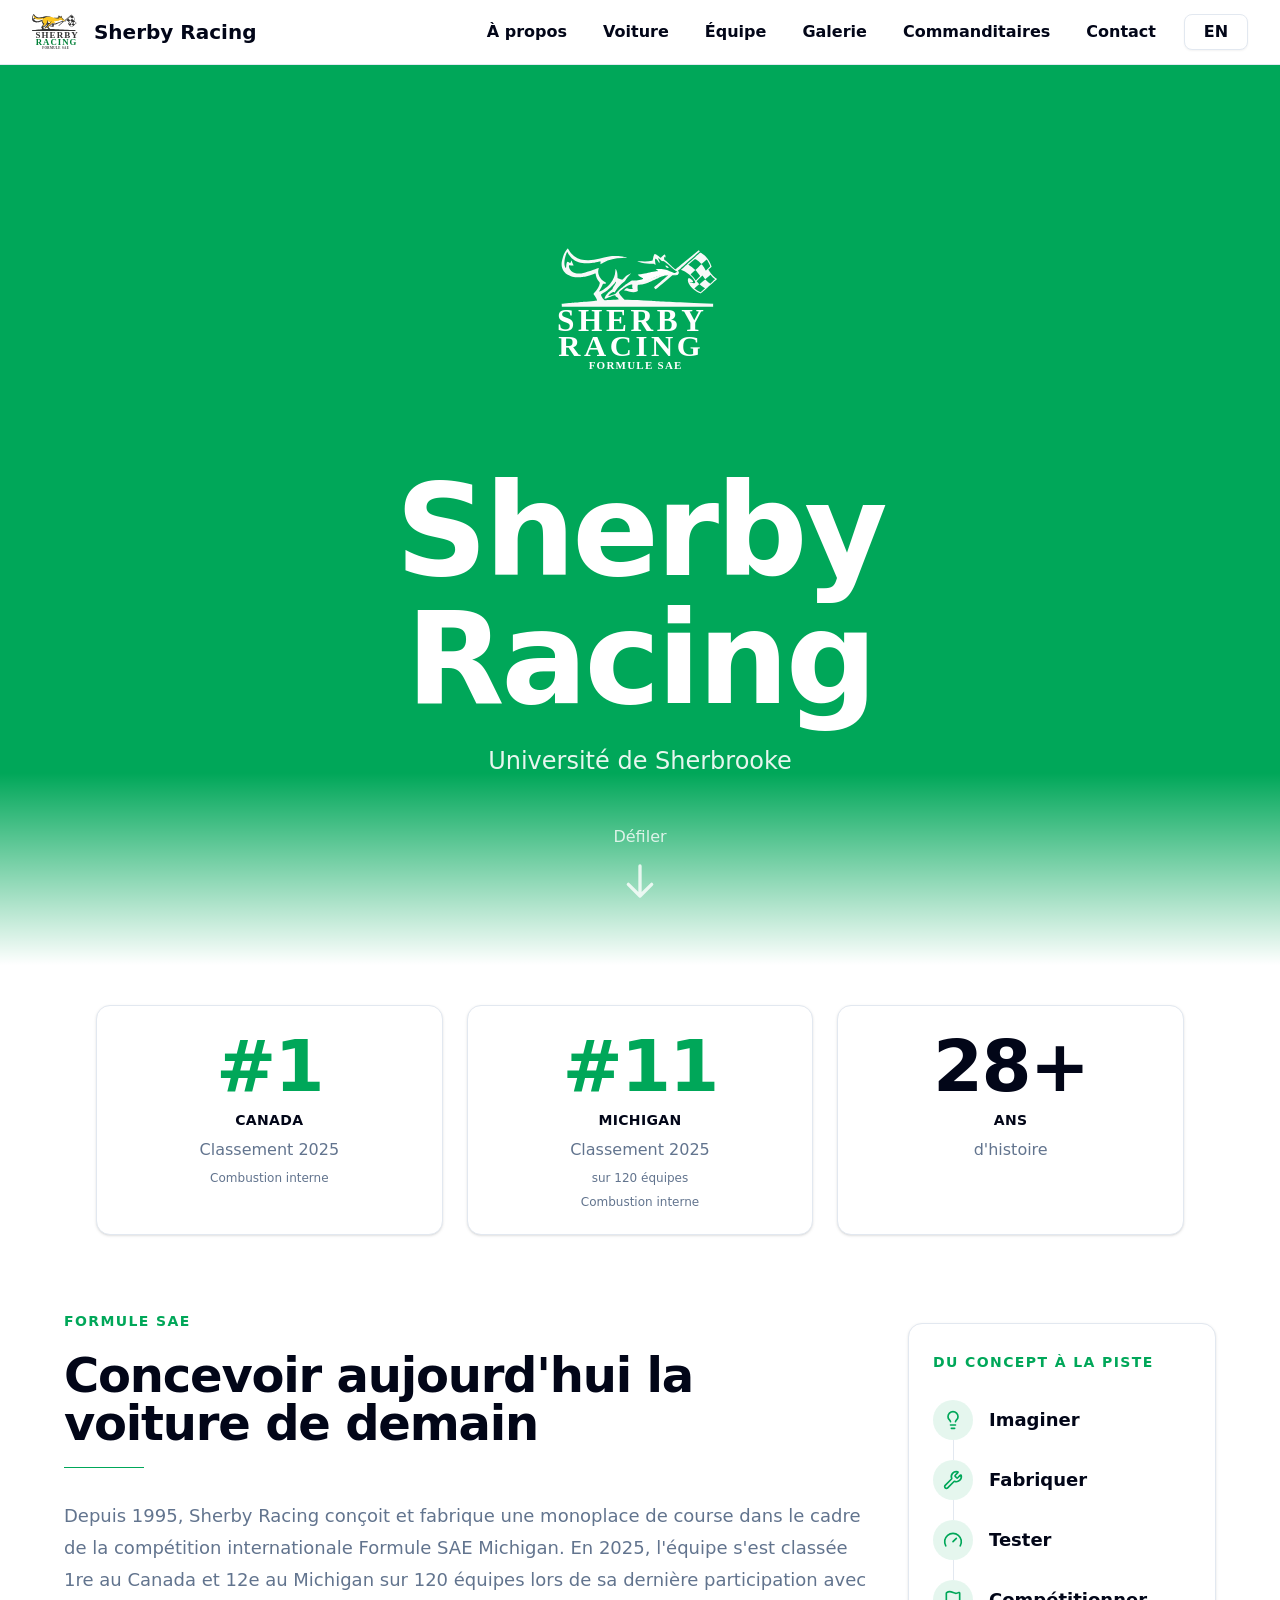
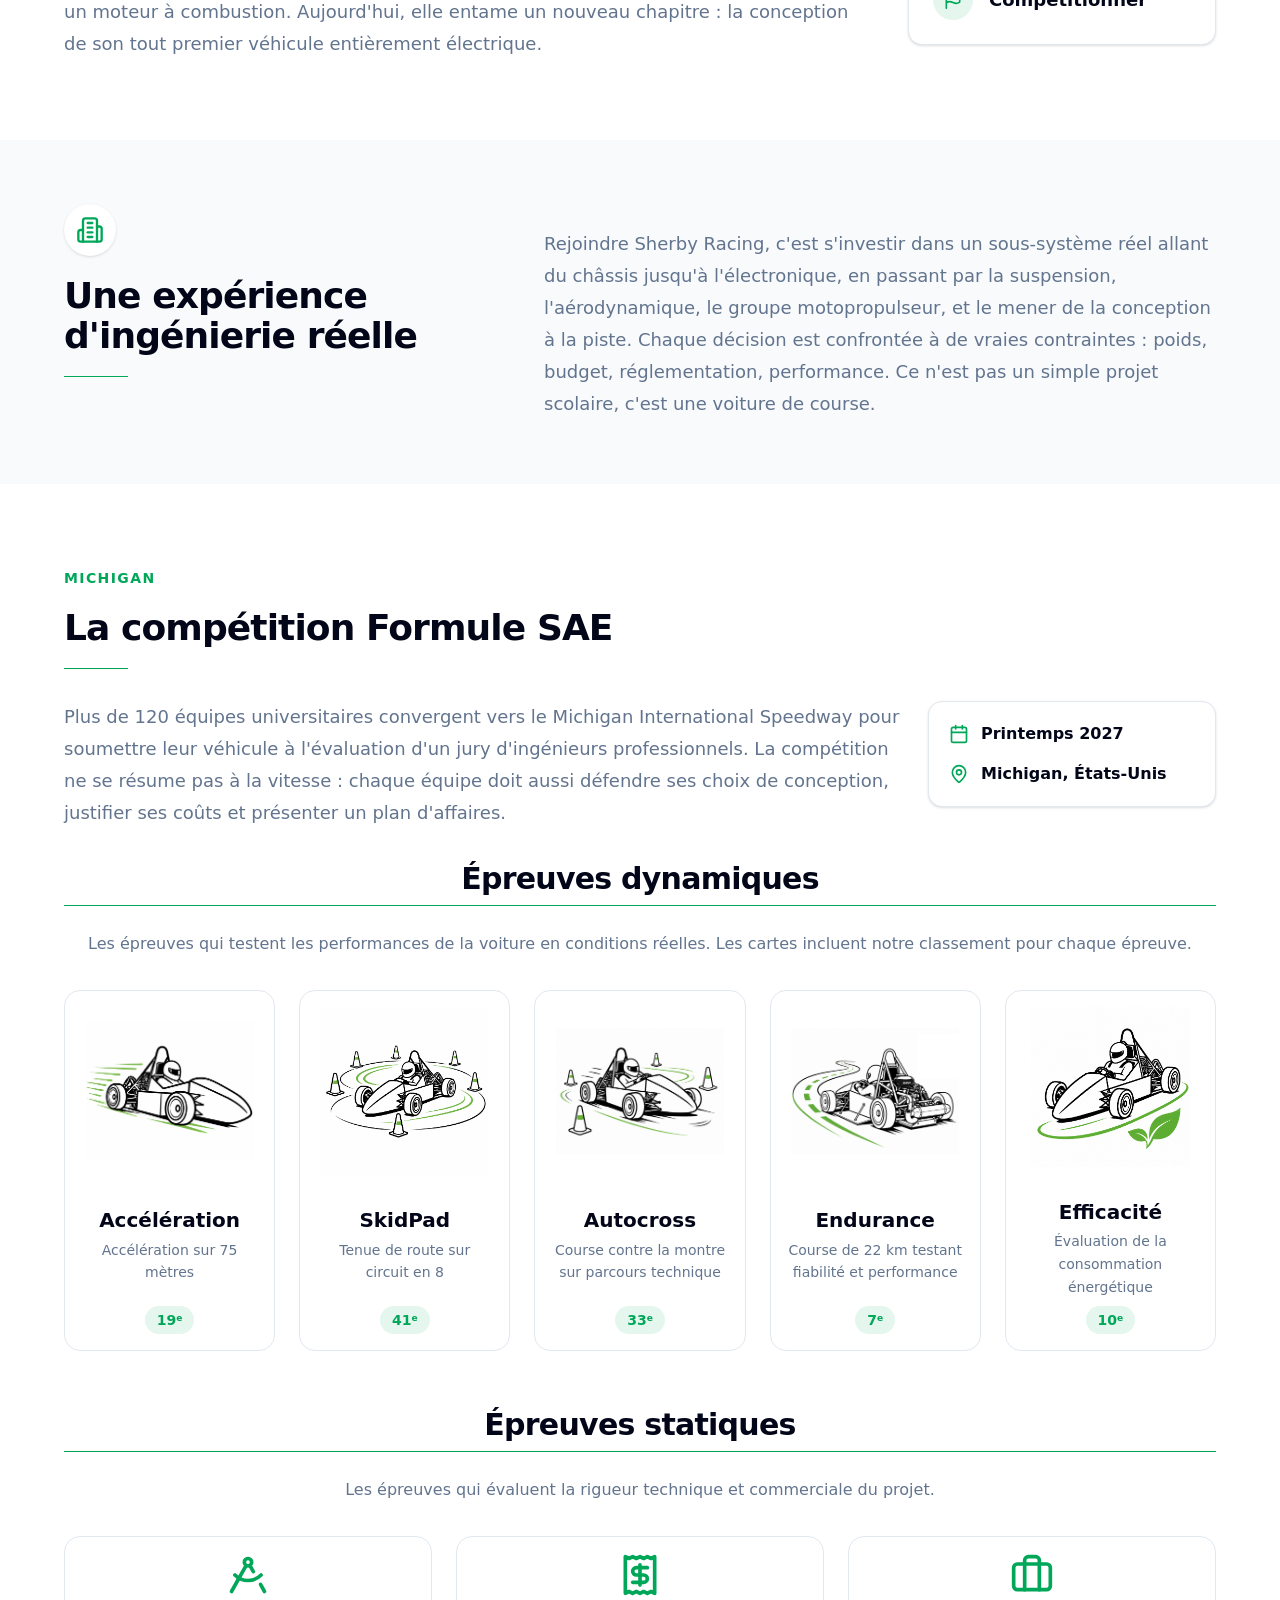
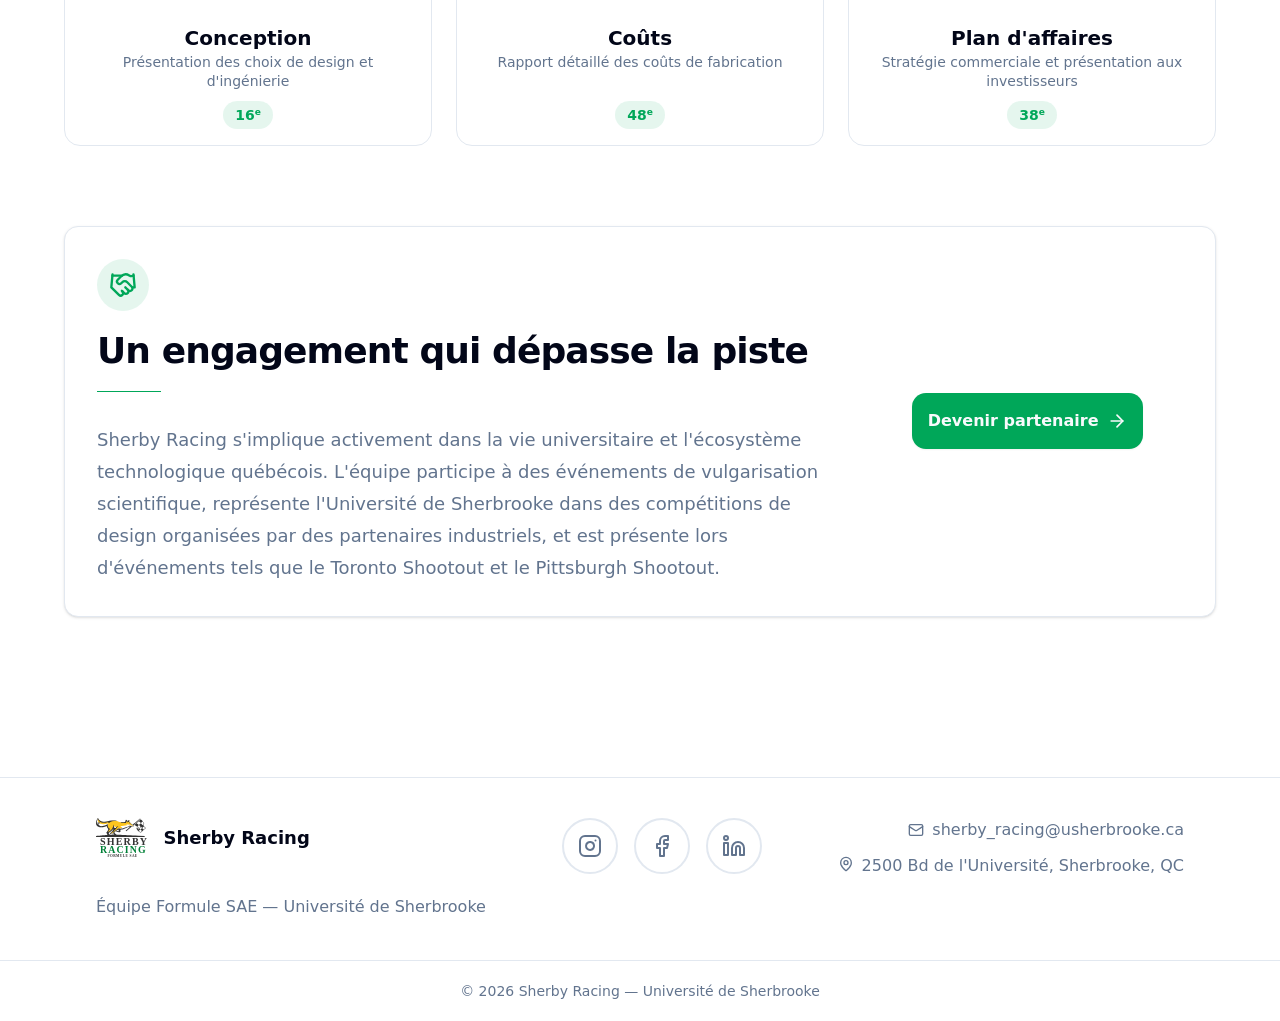
==== commit 6f258644: "video size under 25mb" ====
--- a/index.html
+++ b/index.html
@@ -5,45 +5,45 @@
 		<meta name="viewport" content="width=device-width, initial-scale=1" />
 		
 		<link href="./_app/immutable/assets/0.25wJQJ6_.css" rel="stylesheet">
-		<link rel="modulepreload" href="./_app/immutable/entry/start.DvEaxrdO.js">
-		<link rel="modulepreload" href="./_app/immutable/chunks/brs6ccb5.js">
+		<link rel="modulepreload" href="./_app/immutable/entry/start.DR8nqyT6.js">
+		<link rel="modulepreload" href="./_app/immutable/chunks/ChefeY-9.js">
 		<link rel="modulepreload" href="./_app/immutable/chunks/DJ0hkV1r.js">
 		<link rel="modulepreload" href="./_app/immutable/chunks/CeK6Al2e.js">
 		<link rel="modulepreload" href="./_app/immutable/chunks/V8awyThG.js">
-		<link rel="modulepreload" href="./_app/immutable/entry/app.DODw-n6f.js">
+		<link rel="modulepreload" href="./_app/immutable/entry/app.h3wJAutM.js">
 		<link rel="modulepreload" href="./_app/immutable/chunks/DsnmJJEf.js">
 		<link rel="modulepreload" href="./_app/immutable/chunks/g6ufSr6D.js">
 		<link rel="modulepreload" href="./_app/immutable/chunks/eb0sHTD-.js">
 		<link rel="modulepreload" href="./_app/immutable/chunks/4V5d0GQM.js">
-		<link rel="modulepreload" href="./_app/immutable/nodes/0.BxL3Cvj1.js">
+		<link rel="modulepreload" href="./_app/immutable/nodes/0.BYoyj4go.js">
 		<link rel="modulepreload" href="./_app/immutable/chunks/DJiRLnjm.js">
 		<link rel="modulepreload" href="./_app/immutable/chunks/BlhctmQD.js">
 		<link rel="modulepreload" href="./_app/immutable/chunks/A8WuT66j.js">
 		<link rel="modulepreload" href="./_app/immutable/chunks/4fcCKbgg.js">
-		<link rel="modulepreload" href="./_app/immutable/chunks/BjZ7i9CT.js">
+		<link rel="modulepreload" href="./_app/immutable/chunks/CgL4ilNX.js">
 		<link rel="modulepreload" href="./_app/immutable/chunks/5SXxpj9S.js">
 		<link rel="modulepreload" href="./_app/immutable/chunks/BIhE11jX.js">
 		<link rel="modulepreload" href="./_app/immutable/chunks/B5EbaxoF.js">
-		<link rel="modulepreload" href="./_app/immutable/nodes/2.iLf12Icq.js">
+		<link rel="modulepreload" href="./_app/immutable/nodes/2.AMs1hK8t.js">
 		<link rel="modulepreload" href="./_app/immutable/chunks/DNOd2lUo.js">
 		<link rel="modulepreload" href="./_app/immutable/chunks/-WNz6FGR.js">
 		<link rel="modulepreload" href="./_app/immutable/chunks/Bf5NIwrI.js">
 		<link rel="modulepreload" href="./_app/immutable/chunks/DPK7kjSs.js"><!--[--><link rel="icon" href="/_app/immutable/assets/favicon-light.BChG1-8W.svg" media="(prefers-color-scheme: light)"/> <link rel="icon" href="/_app/immutable/assets/favicon-dark.C6lnMe19.svg" media="(prefers-color-scheme: dark)"/><!--]--><!--[--><!--]--><title>Sherby Racing - Home</title>
 	</head>
 	<body data-sveltekit-preload-data="hover">
-		<div style="display: contents"><!--[--><!--[--><!----><header class="sticky top-0 z-50 w-full border-b bg-background/95 backdrop-blur supports-[backdrop-filter]:bg-background/60"><div class="w-full flex h-16 items-center justify-between px-8"><div class="flex items-center space-x-3"><a href="/" class="flex items-center space-x-3"><img src="/logo/couleurs.svg" alt="Sherby Racing" class="h-9 w-auto"/> <span class="text-xl font-bold">Sherby Racing</span></a></div> <nav class="hidden items-center space-x-1 md:flex"><!--[--><!--[--><a data-slot="button" class="focus-visible:border-ring focus-visible:ring-ring/50 aria-invalid:ring-destructive/20 dark:aria-invalid:ring-destructive/40 aria-invalid:border-destructive inline-flex shrink-0 items-center justify-center gap-2 whitespace-nowrap rounded-md outline-none transition-all focus-visible:ring-[3px] disabled:pointer-events-none disabled:opacity-50 aria-disabled:pointer-events-none aria-disabled:opacity-50 [&amp;_svg:not([class*='size-'])]:size-4 [&amp;_svg]:pointer-events-none [&amp;_svg]:shrink-0 bg-primary text-primary-foreground shadow-xs hover:bg-primary/90 h-9 py-2 has-[>svg]:px-3 text-base font-semibold px-4" href="/#about"><!---->À propos<!----></a><!--]--><!--[--><a data-slot="button" class="focus-visible:border-ring focus-visible:ring-ring/50 aria-invalid:ring-destructive/20 dark:aria-invalid:ring-destructive/40 aria-invalid:border-destructive inline-flex shrink-0 items-center justify-center gap-2 whitespace-nowrap rounded-md outline-none transition-all focus-visible:ring-[3px] disabled:pointer-events-none disabled:opacity-50 aria-disabled:pointer-events-none aria-disabled:opacity-50 [&amp;_svg:not([class*='size-'])]:size-4 [&amp;_svg]:pointer-events-none [&amp;_svg]:shrink-0 hover:bg-accent hover:text-accent-foreground dark:hover:bg-accent/50 h-9 py-2 has-[>svg]:px-3 text-base font-semibold px-4" href="/voiture"><!---->Voiture<!----></a><!--]--><!--[--><a data-slot="button" class="focus-visible:border-ring focus-visible:ring-ring/50 aria-invalid:ring-destructive/20 dark:aria-invalid:ring-destructive/40 aria-invalid:border-destructive inline-flex shrink-0 items-center justify-center gap-2 whitespace-nowrap rounded-md outline-none transition-all focus-visible:ring-[3px] disabled:pointer-events-none disabled:opacity-50 aria-disabled:pointer-events-none aria-disabled:opacity-50 [&amp;_svg:not([class*='size-'])]:size-4 [&amp;_svg]:pointer-events-none [&amp;_svg]:shrink-0 hover:bg-accent hover:text-accent-foreground dark:hover:bg-accent/50 h-9 py-2 has-[>svg]:px-3 text-base font-semibold px-4" href="/equipe"><!---->Équipe<!----></a><!--]--><!--[--><a data-slot="button" class="focus-visible:border-ring focus-visible:ring-ring/50 aria-invalid:ring-destructive/20 dark:aria-invalid:ring-destructive/40 aria-invalid:border-destructive inline-flex shrink-0 items-center justify-center gap-2 whitespace-nowrap rounded-md outline-none transition-all focus-visible:ring-[3px] disabled:pointer-events-none disabled:opacity-50 aria-disabled:pointer-events-none aria-disabled:opacity-50 [&amp;_svg:not([class*='size-'])]:size-4 [&amp;_svg]:pointer-events-none [&amp;_svg]:shrink-0 hover:bg-accent hover:text-accent-foreground dark:hover:bg-accent/50 h-9 py-2 has-[>svg]:px-3 text-base font-semibold px-4" href="/galerie"><!---->Galerie<!----></a><!--]--><!--[--><a data-slot="button" class="focus-visible:border-ring focus-visible:ring-ring/50 aria-invalid:ring-destructive/20 dark:aria-invalid:ring-destructive/40 aria-invalid:border-destructive inline-flex shrink-0 items-center justify-center gap-2 whitespace-nowrap rounded-md outline-none transition-all focus-visible:ring-[3px] disabled:pointer-events-none disabled:opacity-50 aria-disabled:pointer-events-none aria-disabled:opacity-50 [&amp;_svg:not([class*='size-'])]:size-4 [&amp;_svg]:pointer-events-none [&amp;_svg]:shrink-0 hover:bg-accent hover:text-accent-foreground dark:hover:bg-accent/50 h-9 py-2 has-[>svg]:px-3 text-base font-semibold px-4" href="/sponsors"><!---->Commanditaires<!----></a><!--]--><!--[--><a data-slot="button" class="focus-visible:border-ring focus-visible:ring-ring/50 aria-invalid:ring-destructive/20 dark:aria-invalid:ring-destructive/40 aria-invalid:border-destructive inline-flex shrink-0 items-center justify-center gap-2 whitespace-nowrap rounded-md outline-none transition-all focus-visible:ring-[3px] disabled:pointer-events-none disabled:opacity-50 aria-disabled:pointer-events-none aria-disabled:opacity-50 [&amp;_svg:not([class*='size-'])]:size-4 [&amp;_svg]:pointer-events-none [&amp;_svg]:shrink-0 hover:bg-accent hover:text-accent-foreground dark:hover:bg-accent/50 h-9 py-2 has-[>svg]:px-3 text-base font-semibold px-4" href="/contact"><!---->Contact<!----></a><!--]--><!--]--> <!--[!--><button data-slot="button" class="focus-visible:border-ring focus-visible:ring-ring/50 aria-invalid:ring-destructive/20 dark:aria-invalid:ring-destructive/40 aria-invalid:border-destructive inline-flex shrink-0 items-center justify-center gap-2 whitespace-nowrap rounded-md outline-none transition-all focus-visible:ring-[3px] disabled:pointer-events-none disabled:opacity-50 aria-disabled:pointer-events-none aria-disabled:opacity-50 [&amp;_svg:not([class*='size-'])]:size-4 [&amp;_svg]:pointer-events-none [&amp;_svg]:shrink-0 bg-background shadow-xs hover:bg-accent hover:text-accent-foreground dark:bg-input/30 dark:border-input dark:hover:bg-input/50 border h-9 px-4 py-2 has-[>svg]:px-3 text-base font-bold w-16 ml-2" type="button"><!---->EN<!----></button><!--]--><!----></nav> <div class="md:hidden flex items-center gap-2"><!--[!--><button data-slot="button" class="focus-visible:border-ring focus-visible:ring-ring/50 aria-invalid:ring-destructive/20 dark:aria-invalid:ring-destructive/40 aria-invalid:border-destructive inline-flex shrink-0 items-center justify-center gap-2 whitespace-nowrap rounded-md outline-none transition-all focus-visible:ring-[3px] disabled:pointer-events-none disabled:opacity-50 aria-disabled:pointer-events-none aria-disabled:opacity-50 [&amp;_svg:not([class*='size-'])]:size-4 [&amp;_svg]:pointer-events-none [&amp;_svg]:shrink-0 bg-background shadow-xs hover:bg-accent hover:text-accent-foreground dark:bg-input/30 dark:border-input dark:hover:bg-input/50 border h-9 px-4 py-2 has-[>svg]:px-3 text-base font-bold w-16" type="button"><!---->EN<!----></button><!--]--><!----> <!----><!----><!----><!--#s1--><!--[!--><button data-slot="sheet-trigger" id="bits-s1" aria-haspopup="dialog" aria-expanded="false" data-dialog-trigger="" data-state="closed"><svg xmlns="http://www.w3.org/2000/svg" width="24" height="24" viewBox="0 0 24 24" fill="none" stroke="currentColor" stroke-width="2" stroke-linecap="round" stroke-linejoin="round" class="lucide-icon lucide lucide-menu"><!--[--><!----><path d="M4 12h16"><!----></path><!----><!----><path d="M4 18h16"><!----></path><!----><!----><path d="M4 6h16"><!----></path><!----><!--]--><!----><!----><!----><!----></svg><!----></button><!--]--><!----><!----> <!----><!----><!--[!--><!--]--><!----><!----><!----><!----><!----></div></div><!----></header> <main><!----><div class="relative min-h-screen overflow-hidden"><div class="absolute inset-0 z-0"><video autoplay muted loop playsinline class="h-full w-full object-cover opacity-0" style="transition: opacity 0.5s ease-in-out;"><source src="videos/Video_page_acceuil.mp4" type="video/mp4"/></video></div> <!--[--><div class="absolute inset-0 z-0 bg-primary bg-cover bg-center bg-no-repeat"></div><!--]--> <div class="pointer-events-none absolute right-0 bottom-0 left-0 z-[5] h-48 bg-gradient-to-t from-background to-transparent"></div> <div class="relative z-10 flex min-h-screen flex-col"><div class="h-16"></div> <div class="flex flex-1 items-center justify-center px-4"><div class="mx-auto max-w-4xl text-center text-white"><div class="mb-8"><img src="logo/blanc.svg" alt="Sherby Racing Logo" class="mx-auto mb-6 h-32 md:h-48 lg:h-56 xl:h-64"/></div> <h1 class="md:text-3xl lg:text-9xl">Sherby Racing</h1> <p class="mx-auto max-w-2xl text-lg opacity-90 md:text-2xl">Université de Sherbrooke</p></div></div> <div class="pb-16 text-center"><div class="inline-flex animate-bounce flex-col items-center text-white/80"><span class="mb-3 text-base font-medium">Défiler</span> <svg class="h-10 w-10" fill="none" stroke="currentColor" viewBox="0 0 24 24"><path stroke-linecap="round" stroke-linejoin="round" stroke-width="2" d="M19 14l-7 7m0 0l-7-7m7 7V3"></path></svg></div></div></div></div> <div id="about" class="mx-auto max-w-6xl scroll-mt-20 px-4 py-8 sm:px-8 md:py-10"><div class="grid grid-cols-3 gap-3 sm:gap-6"><div class="flex flex-col items-center gap-1 rounded-xl border bg-card px-2 py-4 text-center shadow-sm sm:gap-2 sm:px-6 sm:py-6"><span class="text-4xl font-extrabold tracking-tight text-primary sm:text-6xl md:text-7xl">#1</span> <span class="text-xs font-bold tracking-wide uppercase sm:text-sm">Canada</span> <span class="text-s text-muted-foreground">Classement 2025</span> <span class="text-xs text-muted-foreground">Combustion interne</span></div> <div class="flex flex-col items-center gap-1 rounded-xl border bg-card px-2 py-4 text-center shadow-sm sm:gap-2 sm:px-6 sm:py-6"><span class="text-4xl font-extrabold tracking-tight text-primary sm:text-6xl md:text-7xl">#12</span> <span class="text-xs font-bold tracking-wide uppercase sm:text-sm">Michigan</span> <span class="text-s text-muted-foreground">Classement 2025</span> <span class="text-xs text-muted-foreground">sur 120 équipes</span> <span class="text-xs text-muted-foreground">Combustion interne</span></div> <div class="flex flex-col items-center gap-1 rounded-xl border bg-card px-2 py-4 text-center shadow-sm sm:gap-2 sm:px-6 sm:py-6"><span class="text-4xl font-extrabold tracking-tight sm:text-6xl md:text-7xl">30+</span> <span class="text-xs font-bold tracking-wide uppercase sm:text-sm">ans</span> <span class="text-s text-muted-foreground">d'histoire</span></div></div></div> <div class="w-full px-6 py-6 sm:px-8 md:py-8"><section class="mb-14 md:mb-20"><div class="mx-auto grid max-w-6xl gap-8 lg:grid-cols-[minmax(0,1.45fr)_minmax(18rem,0.55fr)] lg:items-center"><div><p class="mb-4 text-sm font-bold tracking-widest text-primary uppercase">Formule SAE</p> <h1 class="max-w-5xl text-4xl font-extrabold tracking-tight lg:text-5xl">Concevoir aujourd'hui la voiture de demain</h1> <div class="mt-5 h-px w-20 bg-primary"></div> <p class="mt-8 max-w-4xl text-lg leading-8 text-muted-foreground">Depuis 1995, Sherby Racing conçoit et fabrique une monoplace de course dans le cadre de la compétition internationale Formule SAE Michigan. En 2025, l'équipe s'est classée 1re au Canada et 12e au Michigan sur 120 équipes lors de sa dernière participation avec un moteur à combustion. Aujourd'hui, elle entame un nouveau chapitre : la conception de son tout premier véhicule entièrement électrique.</p></div> <div class="relative overflow-hidden rounded-xl border bg-card p-6 shadow-sm"><div class="relative"><p class="text-sm font-bold tracking-widest text-primary uppercase">Du concept à la piste</p> <div class="mt-6 grid gap-5"><!--[--><div class="grid grid-cols-[2.5rem_1fr] items-center gap-4"><div class="relative flex size-10 items-center justify-center rounded-full bg-primary/10 text-primary"><!--[--><span class="absolute top-full h-5 w-px bg-border"></span><!--]--> <!----><svg xmlns="http://www.w3.org/2000/svg" width="24" height="24" viewBox="0 0 24 24" fill="none" stroke="currentColor" stroke-width="2" stroke-linecap="round" stroke-linejoin="round" class="lucide-icon lucide lucide-lightbulb size-5"><!--[--><!----><path d="M15 14c.2-1 .7-1.7 1.5-2.5 1-.9 1.5-2.2 1.5-3.5A6 6 0 0 0 6 8c0 1 .2 2.2 1.5 3.5.7.7 1.3 1.5 1.5 2.5"><!----></path><!----><!----><path d="M9 18h6"><!----></path><!----><!----><path d="M10 22h4"><!----></path><!----><!--]--><!----><!----><!----><!----></svg><!----></div> <div class="border-b pb-4 last:border-b-0 last:pb-0"><p class="text-lg font-extrabold">Imaginer</p></div></div><div class="grid grid-cols-[2.5rem_1fr] items-center gap-4"><div class="relative flex size-10 items-center justify-center rounded-full bg-primary/10 text-primary"><!--[--><span class="absolute top-full h-5 w-px bg-border"></span><!--]--> <!----><svg xmlns="http://www.w3.org/2000/svg" width="24" height="24" viewBox="0 0 24 24" fill="none" stroke="currentColor" stroke-width="2" stroke-linecap="round" stroke-linejoin="round" class="lucide-icon lucide lucide-wrench size-5"><!--[--><!----><path d="M14.7 6.3a1 1 0 0 0 0 1.4l1.6 1.6a1 1 0 0 0 1.4 0l3.106-3.105c.32-.322.863-.22.983.218a6 6 0 0 1-8.259 7.057l-7.91 7.91a1 1 0 0 1-2.999-3l7.91-7.91a6 6 0 0 1 7.057-8.259c.438.12.54.662.219.984z"><!----></path><!----><!--]--><!----><!----><!----><!----></svg><!----></div> <div class="border-b pb-4 last:border-b-0 last:pb-0"><p class="text-lg font-extrabold">Fabriquer</p></div></div><div class="grid grid-cols-[2.5rem_1fr] items-center gap-4"><div class="relative flex size-10 items-center justify-center rounded-full bg-primary/10 text-primary"><!--[--><span class="absolute top-full h-5 w-px bg-border"></span><!--]--> <!----><svg xmlns="http://www.w3.org/2000/svg" width="24" height="24" viewBox="0 0 24 24" fill="none" stroke="currentColor" stroke-width="2" stroke-linecap="round" stroke-linejoin="round" class="lucide-icon lucide lucide-gauge size-5"><!--[--><!----><path d="m12 14 4-4"><!----></path><!----><!----><path d="M3.34 19a10 10 0 1 1 17.32 0"><!----></path><!----><!--]--><!----><!----><!----><!----></svg><!----></div> <div class="border-b pb-4 last:border-b-0 last:pb-0"><p class="text-lg font-extrabold">Tester</p></div></div><div class="grid grid-cols-[2.5rem_1fr] items-center gap-4"><div class="relative flex size-10 items-center justify-center rounded-full bg-primary/10 text-primary"><!--[!--><!--]--> <!----><svg xmlns="http://www.w3.org/2000/svg" width="24" height="24" viewBox="0 0 24 24" fill="none" stroke="currentColor" stroke-width="2" stroke-linecap="round" stroke-linejoin="round" class="lucide-icon lucide lucide-flag size-5"><!--[--><!----><path d="M4 22V4a1 1 0 0 1 .4-.8A6 6 0 0 1 8 2c3 0 5 2 7.333 2q2 0 3.067-.8A1 1 0 0 1 20 4v10a1 1 0 0 1-.4.8A6 6 0 0 1 16 16c-3 0-5-2-8-2a6 6 0 0 0-4 1.528"><!----></path><!----><!--]--><!----><!----><!----><!----></svg><!----></div> <div class="border-b pb-4 last:border-b-0 last:pb-0"><p class="text-lg font-extrabold">Compétitionner</p></div></div><!--]--></div></div></div></div></section> <section class="-mx-6 mb-14 bg-muted/50 px-6 py-12 sm:-mx-8 sm:px-8 md:mb-20 md:py-16"><div class="mx-auto grid max-w-6xl gap-8 lg:grid-cols-[0.8fr_1.2fr] lg:items-start"><div><div class="mb-5 inline-flex rounded-full bg-background p-3 text-primary shadow-sm"><svg xmlns="http://www.w3.org/2000/svg" width="24" height="24" viewBox="0 0 24 24" fill="none" stroke="currentColor" stroke-width="2" stroke-linecap="round" stroke-linejoin="round" class="lucide-icon lucide lucide-building-2 size-7"><!--[--><!----><path d="M6 22V4a2 2 0 0 1 2-2h8a2 2 0 0 1 2 2v18Z"><!----></path><!----><!----><path d="M6 12H4a2 2 0 0 0-2 2v6a2 2 0 0 0 2 2h2"><!----></path><!----><!----><path d="M18 9h2a2 2 0 0 1 2 2v9a2 2 0 0 1-2 2h-2"><!----></path><!----><!----><path d="M10 6h4"><!----></path><!----><!----><path d="M10 10h4"><!----></path><!----><!----><path d="M10 14h4"><!----></path><!----><!----><path d="M10 18h4"><!----></path><!----><!--]--><!----><!----><!----><!----></svg><!----></div> <h2 class="border-b-0 pb-0 text-3xl font-extrabold tracking-tight lg:text-4xl">Une expérience d'ingénierie réelle</h2> <div class="mt-5 h-px w-16 bg-primary"></div></div> <p class="text-lg leading-8 text-muted-foreground">Rejoindre Sherby Racing, c'est s'investir dans un sous-système réel allant du châssis jusqu'à l'électronique, en passant par la suspension, l'aérodynamique, le groupe motopropulseur, et le mener de la conception à la piste. Chaque décision est confrontée à de vraies contraintes : poids, budget, réglementation, performance. Ce n'est pas un simple projet scolaire, c'est une voiture de course.</p></div></section> <section class="mb-14 md:mb-20"><div class="mx-auto max-w-6xl"><div class="mb-8"><div><p class="mb-4 text-sm font-bold tracking-widest text-primary uppercase">Michigan</p> <h2 class="border-b-0 pb-0 text-3xl font-extrabold tracking-tight lg:text-4xl">La compétition Formule SAE</h2> <div class="mt-5 h-px w-16 bg-primary"></div></div> <div class="mt-8 grid gap-6 lg:grid-cols-[1fr_18rem] lg:items-start"><p class="max-w-4xl text-lg leading-8 text-muted-foreground">Plus de 120 équipes universitaires convergent vers le Michigan International Speedway pour soumettre leur véhicule à l'évaluation d'un jury d'ingénieurs professionnels. La compétition ne se résume pas à la vitesse : chaque équipe doit aussi défendre ses choix de conception, justifier ses coûts et présenter un plan d'affaires.</p> <div class="rounded-xl border bg-card p-5 shadow-sm"><div class="flex items-center gap-3"><svg xmlns="http://www.w3.org/2000/svg" width="24" height="24" viewBox="0 0 24 24" fill="none" stroke="currentColor" stroke-width="2" stroke-linecap="round" stroke-linejoin="round" class="lucide-icon lucide lucide-calendar size-5 shrink-0 text-primary"><!--[--><!----><path d="M8 2v4"><!----></path><!----><!----><path d="M16 2v4"><!----></path><!----><!----><rect width="18" height="18" x="3" y="4" rx="2"><!----></rect><!----><!----><path d="M3 10h18"><!----></path><!----><!--]--><!----><!----><!----><!----></svg><!----> <span class="font-semibold">Printemps 2027</span></div> <div class="mt-4 flex items-center gap-3"><svg xmlns="http://www.w3.org/2000/svg" width="24" height="24" viewBox="0 0 24 24" fill="none" stroke="currentColor" stroke-width="2" stroke-linecap="round" stroke-linejoin="round" class="lucide-icon lucide lucide-map-pin size-5 shrink-0 text-primary"><!--[--><!----><path d="M20 10c0 4.993-5.539 10.193-7.399 11.799a1 1 0 0 1-1.202 0C9.539 20.193 4 14.993 4 10a8 8 0 0 1 16 0"><!----></path><!----><!----><circle cx="12" cy="10" r="3"><!----></circle><!----><!--]--><!----><!----><!----><!----></svg><!----> <span class="font-semibold">Michigan, États-Unis</span></div></div></div></div> <div class="not-prose mt-8"><div class="mb-14"><h3 class="mb-2 text-center text-3xl font-extrabold tracking-tight text-foreground">Épreuves dynamiques</h3> <hr class="mb-3 border-primary"/> <p class="mb-8 text-center text-base text-muted-foreground">Les épreuves qui testent les performances de la voiture en conditions réelles. Les cartes incluent notre classement pour chaque épreuve.</p> <div class="grid grid-cols-2 gap-6 sm:grid-cols-3 lg:grid-cols-5"><!--[--><div class="group flex flex-col items-center gap-2 rounded-2xl border bg-card px-4 py-2 text-center transition-all duration-300 hover:-translate-y-1 hover:border-primary/50 hover:shadow-lg hover:shadow-primary/10 sm:py-4 "><div class="-mb-12 transition-transform duration-300 group-hover:scale-110 sm:mb-0"><img src="/icone/icone_acceleration.png" alt="Accélération" class="h-42 w-42 object-contain"/></div> <p class="text-xl leading-snug font-bold">Accélération</p> <p class="-mt-1 text-sm leading-relaxed text-muted-foreground">Accélération sur 75 mètres</p> <!--[--><div class="mt-auto flex flex-col items-center gap-1"><span class="rounded-full bg-primary/10 px-3 py-1 text-sm font-semibold text-primary" aria-label="19e"><!--[-->19<sup class="text-[0.65em] leading-none">e</sup><!--]--></span></div><!--]--></div><div class="group flex flex-col items-center gap-2 rounded-2xl border bg-card px-4 py-2 text-center transition-all duration-300 hover:-translate-y-1 hover:border-primary/50 hover:shadow-lg hover:shadow-primary/10 sm:py-4 "><div class="-mb-12 transition-transform duration-300 group-hover:scale-110 sm:mb-0"><img src="/icone/icone_skidpad.png" alt="SkidPad" class="h-42 w-42 object-contain"/></div> <p class="text-xl leading-snug font-bold">SkidPad</p> <p class="-mt-1 text-sm leading-relaxed text-muted-foreground">Tenue de route sur circuit en 8</p> <!--[--><div class="mt-auto flex flex-col items-center gap-1"><span class="rounded-full bg-primary/10 px-3 py-1 text-sm font-semibold text-primary" aria-label="41e"><!--[-->41<sup class="text-[0.65em] leading-none">e</sup><!--]--></span></div><!--]--></div><div class="group flex flex-col items-center gap-2 rounded-2xl border bg-card px-4 py-2 text-center transition-all duration-300 hover:-translate-y-1 hover:border-primary/50 hover:shadow-lg hover:shadow-primary/10 sm:py-4 "><div class="-mb-12 transition-transform duration-300 group-hover:scale-110 sm:mb-0"><img src="/icone/icone_autocross.png" alt="Autocross" class="h-42 w-42 object-contain"/></div> <p class="text-xl leading-snug font-bold">Autocross</p> <p class="-mt-1 text-sm leading-relaxed text-muted-foreground">Course contre la montre sur parcours technique</p> <!--[--><div class="mt-auto flex flex-col items-center gap-1"><span class="rounded-full bg-primary/10 px-3 py-1 text-sm font-semibold text-primary" aria-label="33e"><!--[-->33<sup class="text-[0.65em] leading-none">e</sup><!--]--></span></div><!--]--></div><div class="group flex flex-col items-center gap-2 rounded-2xl border bg-card px-4 py-2 text-center transition-all duration-300 hover:-translate-y-1 hover:border-primary/50 hover:shadow-lg hover:shadow-primary/10 sm:py-4 "><div class="-mb-12 transition-transform duration-300 group-hover:scale-110 sm:mb-0"><img src="/icone/icone_endurance.png" alt="Endurance" class="h-42 w-42 object-contain"/></div> <p class="text-xl leading-snug font-bold">Endurance</p> <p class="-mt-1 text-sm leading-relaxed text-muted-foreground">Course de 22 km testant fiabilité et performance</p> <!--[--><div class="mt-auto flex flex-col items-center gap-1"><span class="rounded-full bg-primary/10 px-3 py-1 text-sm font-semibold text-primary" aria-label="7e"><!--[-->7<sup class="text-[0.65em] leading-none">e</sup><!--]--></span></div><!--]--></div><div class="group flex flex-col items-center gap-2 rounded-2xl border bg-card px-4 py-2 text-center transition-all duration-300 hover:-translate-y-1 hover:border-primary/50 hover:shadow-lg hover:shadow-primary/10 sm:py-4 max-sm:col-span-2 max-sm:w-[calc(50%-0.75rem)] max-sm:justify-self-center"><div class="-mb-12 transition-transform duration-300 group-hover:scale-110 sm:mb-0"><img src="/icone/icone_efficacite.png" alt="Efficacité" class="h-[9.975rem] w-[9.975rem] object-contain"/></div> <p class="text-xl leading-snug font-bold">Efficacité</p> <p class="-mt-1 text-sm leading-relaxed text-muted-foreground">Évaluation de la consommation énergétique</p> <!--[--><div class="mt-auto flex flex-col items-center gap-1"><span class="rounded-full bg-primary/10 px-3 py-1 text-sm font-semibold text-primary" aria-label="10e"><!--[-->10<sup class="text-[0.65em] leading-none">e</sup><!--]--></span></div><!--]--></div><!--]--></div></div> <div><h3 class="mb-2 text-center text-3xl font-extrabold tracking-tight text-foreground">Épreuves statiques</h3> <hr class="mb-3 border-primary"/> <p class="mb-8 text-center text-base text-muted-foreground">Les épreuves qui évaluent la rigueur technique et commerciale du projet.</p> <div class="grid grid-cols-2 gap-6 sm:grid-cols-3"><!--[--><div class="group flex flex-col items-center gap-1 rounded-2xl border bg-card px-4 py-4 text-center transition-all duration-300 hover:-translate-y-1 hover:border-primary/50 hover:shadow-lg hover:shadow-primary/10 "><div class="text-primary transition-transform duration-300 group-hover:scale-110"><!----><svg xmlns="http://www.w3.org/2000/svg" width="24" height="24" viewBox="0 0 24 24" fill="none" stroke="currentColor" stroke-width="2" stroke-linecap="round" stroke-linejoin="round" class="lucide-icon lucide lucide-drafting-compass size-11"><!--[--><!----><path d="m12.99 6.74 1.93 3.44"><!----></path><!----><!----><path d="M19.136 12a10 10 0 0 1-14.271 0"><!----></path><!----><!----><path d="m21 21-2.16-3.84"><!----></path><!----><!----><path d="m3 21 8.02-14.26"><!----></path><!----><!----><circle cx="12" cy="5" r="2"><!----></circle><!----><!--]--><!----><!----><!----><!----></svg><!----></div> <p class="text-xl leading-snug font-bold">Conception</p> <p class="-mt-1 text-sm leading-snug text-muted-foreground sm:min-h-[2.5rem]">Présentation des choix de design et d'ingénierie</p> <!--[--><span class="mt-1 rounded-full bg-primary/10 px-3 py-1 text-sm font-semibold text-primary" aria-label="16e"><!--[-->16<sup class="text-[0.65em] leading-none">e</sup><!--]--></span><!--]--></div><div class="group flex flex-col items-center gap-1 rounded-2xl border bg-card px-4 py-4 text-center transition-all duration-300 hover:-translate-y-1 hover:border-primary/50 hover:shadow-lg hover:shadow-primary/10 "><div class="text-primary transition-transform duration-300 group-hover:scale-110"><!----><svg xmlns="http://www.w3.org/2000/svg" width="24" height="24" viewBox="0 0 24 24" fill="none" stroke="currentColor" stroke-width="2" stroke-linecap="round" stroke-linejoin="round" class="lucide-icon lucide lucide-receipt size-11"><!--[--><!----><path d="M4 2v20l2-1 2 1 2-1 2 1 2-1 2 1 2-1 2 1V2l-2 1-2-1-2 1-2-1-2 1-2-1-2 1Z"><!----></path><!----><!----><path d="M16 8h-6a2 2 0 1 0 0 4h4a2 2 0 1 1 0 4H8"><!----></path><!----><!----><path d="M12 17.5v-11"><!----></path><!----><!--]--><!----><!----><!----><!----></svg><!----></div> <p class="text-xl leading-snug font-bold">Coûts</p> <p class="-mt-1 text-sm leading-snug text-muted-foreground sm:min-h-[2.5rem]">Rapport détaillé des coûts de fabrication</p> <!--[--><span class="mt-1 rounded-full bg-primary/10 px-3 py-1 text-sm font-semibold text-primary" aria-label="48e"><!--[-->48<sup class="text-[0.65em] leading-none">e</sup><!--]--></span><!--]--></div><div class="group flex flex-col items-center gap-1 rounded-2xl border bg-card px-4 py-4 text-center transition-all duration-300 hover:-translate-y-1 hover:border-primary/50 hover:shadow-lg hover:shadow-primary/10 max-sm:col-span-2 max-sm:w-[calc(50%-0.75rem)] max-sm:justify-self-center"><div class="text-primary transition-transform duration-300 group-hover:scale-110"><!----><svg xmlns="http://www.w3.org/2000/svg" width="24" height="24" viewBox="0 0 24 24" fill="none" stroke="currentColor" stroke-width="2" stroke-linecap="round" stroke-linejoin="round" class="lucide-icon lucide lucide-briefcase size-11"><!--[--><!----><path d="M16 20V4a2 2 0 0 0-2-2h-4a2 2 0 0 0-2 2v16"><!----></path><!----><!----><rect width="20" height="14" x="2" y="6" rx="2"><!----></rect><!----><!--]--><!----><!----><!----><!----></svg><!----></div> <p class="text-xl leading-snug font-bold">Plan d'affaires</p> <p class="-mt-1 text-sm leading-snug text-muted-foreground sm:min-h-[2.5rem]">Stratégie commerciale et présentation aux investisseurs</p> <!--[--><span class="mt-1 rounded-full bg-primary/10 px-3 py-1 text-sm font-semibold text-primary" aria-label="38e"><!--[-->38<sup class="text-[0.65em] leading-none">e</sup><!--]--></span><!--]--></div><!--]--></div></div></div><!----></div></section> <section class="mb-12 md:mb-16"><div class="mx-auto grid max-w-6xl gap-8 rounded-xl border bg-card p-6 shadow-sm md:p-8 lg:grid-cols-[1fr_minmax(16rem,0.42fr)] lg:items-center"><div><div class="mb-5 inline-flex rounded-full bg-primary/10 p-3 text-primary"><svg xmlns="http://www.w3.org/2000/svg" width="24" height="24" viewBox="0 0 24 24" fill="none" stroke="currentColor" stroke-width="2" stroke-linecap="round" stroke-linejoin="round" class="lucide-icon lucide lucide-handshake size-7"><!--[--><!----><path d="m11 17 2 2a1 1 0 1 0 3-3"><!----></path><!----><!----><path d="m14 14 2.5 2.5a1 1 0 1 0 3-3l-3.88-3.88a3 3 0 0 0-4.24 0l-.88.88a1 1 0 1 1-3-3l2.81-2.81a5.79 5.79 0 0 1 7.06-.87l.47.28a2 2 0 0 0 1.42.25L21 4"><!----></path><!----><!----><path d="m21 3 1 11h-2"><!----></path><!----><!----><path d="M3 3 2 14l6.5 6.5a1 1 0 1 0 3-3"><!----></path><!----><!----><path d="M3 4h8"><!----></path><!----><!--]--><!----><!----><!----><!----></svg><!----></div> <h2 class="border-b-0 pb-0 text-3xl font-extrabold tracking-tight lg:text-4xl">Un engagement qui dépasse la piste</h2> <div class="mt-5 h-px w-16 bg-primary"></div> <p class="mt-8 max-w-3xl text-lg leading-8 text-muted-foreground">Sherby Racing s'implique activement dans la vie universitaire et l'écosystème technologique québécois. L'équipe participe à des événements de vulgarisation scientifique, représente l'Université de Sherbrooke dans des compétitions de design organisées par des partenaires industriels, et est présente lors d'événements tels que le Toronto Shootout et le Pittsburgh Shootout.</p></div> <div class="flex justify-center"><!--[--><a data-slot="button" class="focus-visible:border-ring focus-visible:ring-ring/50 aria-invalid:ring-destructive/20 dark:aria-invalid:ring-destructive/40 aria-invalid:border-destructive inline-flex shrink-0 items-center justify-center gap-2 whitespace-nowrap outline-none focus-visible:ring-[3px] disabled:pointer-events-none disabled:opacity-50 aria-disabled:pointer-events-none aria-disabled:opacity-50 [&amp;_svg:not([class*='size-'])]:size-4 [&amp;_svg]:pointer-events-none [&amp;_svg]:shrink-0 bg-primary text-primary-foreground shadow-xs hover:bg-primary/90 has-[>svg]:px-4 h-auto rounded-xl px-8 py-4 text-base font-bold transition-all duration-200 hover:scale-[1.02]" href="/sponsors"><!---->Devenir partenaire <svg xmlns="http://www.w3.org/2000/svg" width="24" height="24" viewBox="0 0 24 24" fill="none" stroke="currentColor" stroke-width="2" stroke-linecap="round" stroke-linejoin="round" class="lucide-icon lucide lucide-arrow-right size-5"><!--[--><!----><path d="M5 12h14"><!----></path><!----><!----><path d="m12 5 7 7-7 7"><!----></path><!----><!--]--><!----><!----><!----><!----></svg><!----><!----></a><!--]--><!----></div></div></section></div><!----><!----></main> <footer class="mt-8 md:mt-16 w-full border-t"><div class="mx-auto max-w-6xl px-8 py-10"><div class="flex flex-col items-center gap-8 md:flex-row md:items-start md:justify-between"><div class="flex flex-col items-center gap-3 md:items-start"><a href="/" class="flex items-center gap-3"><img src="/logo/couleurs.svg" alt="Sherby Racing" class="h-10 w-auto"/> <span class="text-lg font-bold">Sherby Racing</span></a> <p class="text-center text-base leading-relaxed text-muted-foreground md:text-left">Équipe Formule SAE — Université de Sherbrooke</p></div> <div class="flex items-center gap-4"><a href="https://www.instagram.com/sherbyracing_usherbrooke/" target="_blank" rel="noopener noreferrer" aria-label="Instagram" class="flex h-14 w-14 items-center justify-center rounded-full border-2 text-muted-foreground transition-colors hover:border-primary hover:text-primary"><svg xmlns="http://www.w3.org/2000/svg" width="24" height="24" viewBox="0 0 24 24" fill="none" stroke="currentColor" stroke-width="2" stroke-linecap="round" stroke-linejoin="round" class="lucide-icon lucide lucide-instagram h-6 w-6"><!--[--><!----><rect width="20" height="20" x="2" y="2" rx="5" ry="5"><!----></rect><!----><!----><path d="M16 11.37A4 4 0 1 1 12.63 8 4 4 0 0 1 16 11.37z"><!----></path><!----><!----><line x1="17.5" x2="17.51" y1="6.5" y2="6.5"><!----></line><!----><!--]--><!----><!----><!----><!----></svg><!----></a> <a href="https://www.facebook.com/sherbyracingusherbrooke" target="_blank" rel="noopener noreferrer" aria-label="Facebook" class="flex h-14 w-14 items-center justify-center rounded-full border-2 text-muted-foreground transition-colors hover:border-primary hover:text-primary"><svg xmlns="http://www.w3.org/2000/svg" width="24" height="24" viewBox="0 0 24 24" fill="none" stroke="currentColor" stroke-width="2" stroke-linecap="round" stroke-linejoin="round" class="lucide-icon lucide lucide-facebook h-6 w-6"><!--[--><!----><path d="M18 2h-3a5 5 0 0 0-5 5v3H7v4h3v8h4v-8h3l1-4h-4V7a1 1 0 0 1 1-1h3z"><!----></path><!----><!--]--><!----><!----><!----><!----></svg><!----></a> <a href="https://www.linkedin.com/company/sherby-racing/" target="_blank" rel="noopener noreferrer" aria-label="LinkedIn" class="flex h-14 w-14 items-center justify-center rounded-full border-2 text-muted-foreground transition-colors hover:border-primary hover:text-primary"><svg xmlns="http://www.w3.org/2000/svg" width="24" height="24" viewBox="0 0 24 24" fill="none" stroke="currentColor" stroke-width="2" stroke-linecap="round" stroke-linejoin="round" class="lucide-icon lucide lucide-linkedin h-6 w-6"><!--[--><!----><path d="M16 8a6 6 0 0 1 6 6v7h-4v-7a2 2 0 0 0-2-2 2 2 0 0 0-2 2v7h-4v-7a6 6 0 0 1 6-6z"><!----></path><!----><!----><rect width="4" height="12" x="2" y="9"><!----></rect><!----><!----><circle cx="4" cy="4" r="2"><!----></circle><!----><!--]--><!----><!----><!----><!----></svg><!----></a></div> <div class="flex flex-col items-center gap-3 md:items-end"><a href="mailto:sherby_racing@usherbrooke.ca" class="flex items-center gap-2 text-base text-muted-foreground transition-colors hover:text-foreground"><svg xmlns="http://www.w3.org/2000/svg" width="24" height="24" viewBox="0 0 24 24" fill="none" stroke="currentColor" stroke-width="2" stroke-linecap="round" stroke-linejoin="round" class="lucide-icon lucide lucide-mail h-4 w-4 shrink-0"><!--[--><!----><path d="m22 7-8.991 5.727a2 2 0 0 1-2.009 0L2 7"><!----></path><!----><!----><rect x="2" y="4" width="20" height="16" rx="2"><!----></rect><!----><!--]--><!----><!----><!----><!----></svg><!----> sherby_racing@usherbrooke.ca</a> <span class="flex items-start gap-2 text-base text-muted-foreground"><svg xmlns="http://www.w3.org/2000/svg" width="24" height="24" viewBox="0 0 24 24" fill="none" stroke="currentColor" stroke-width="2" stroke-linecap="round" stroke-linejoin="round" class="lucide-icon lucide lucide-map-pin mt-0.5 h-4 w-4 shrink-0"><!--[--><!----><path d="M20 10c0 4.993-5.539 10.193-7.399 11.799a1 1 0 0 1-1.202 0C9.539 20.193 4 14.993 4 10a8 8 0 0 1 16 0"><!----></path><!----><!----><circle cx="12" cy="10" r="3"><!----></circle><!----><!--]--><!----><!----><!----><!----></svg><!----> <span class="text-center md:text-right">2500 Bd de l'Université, Sherbrooke, QC</span></span></div></div></div> <div class="border-t"><p class="py-4 text-center text-sm text-muted-foreground">© 2026 Sherby Racing — Université de Sherbrooke</p></div></footer><!----><!----><!--]--> <!--[!--><!--]--><!--]-->
+		<div style="display: contents"><!--[--><!--[--><!----><header class="sticky top-0 z-50 w-full border-b bg-background/95 backdrop-blur supports-[backdrop-filter]:bg-background/60"><div class="w-full flex h-16 items-center justify-between px-8"><div class="flex items-center space-x-3"><a href="/" class="flex items-center space-x-3"><img src="/logo/couleurs.svg" alt="Sherby Racing" class="h-9 w-auto"/> <span class="text-xl font-bold">Sherby Racing</span></a></div> <nav class="hidden items-center space-x-1 md:flex"><!--[--><!--[--><a data-slot="button" class="focus-visible:border-ring focus-visible:ring-ring/50 aria-invalid:ring-destructive/20 dark:aria-invalid:ring-destructive/40 aria-invalid:border-destructive inline-flex shrink-0 items-center justify-center gap-2 whitespace-nowrap rounded-md outline-none transition-all focus-visible:ring-[3px] disabled:pointer-events-none disabled:opacity-50 aria-disabled:pointer-events-none aria-disabled:opacity-50 [&amp;_svg:not([class*='size-'])]:size-4 [&amp;_svg]:pointer-events-none [&amp;_svg]:shrink-0 bg-primary text-primary-foreground shadow-xs hover:bg-primary/90 h-9 py-2 has-[>svg]:px-3 text-base font-semibold px-4" href="/#about"><!---->À propos<!----></a><!--]--><!--[--><a data-slot="button" class="focus-visible:border-ring focus-visible:ring-ring/50 aria-invalid:ring-destructive/20 dark:aria-invalid:ring-destructive/40 aria-invalid:border-destructive inline-flex shrink-0 items-center justify-center gap-2 whitespace-nowrap rounded-md outline-none transition-all focus-visible:ring-[3px] disabled:pointer-events-none disabled:opacity-50 aria-disabled:pointer-events-none aria-disabled:opacity-50 [&amp;_svg:not([class*='size-'])]:size-4 [&amp;_svg]:pointer-events-none [&amp;_svg]:shrink-0 hover:bg-accent hover:text-accent-foreground dark:hover:bg-accent/50 h-9 py-2 has-[>svg]:px-3 text-base font-semibold px-4" href="/voiture"><!---->Voiture<!----></a><!--]--><!--[--><a data-slot="button" class="focus-visible:border-ring focus-visible:ring-ring/50 aria-invalid:ring-destructive/20 dark:aria-invalid:ring-destructive/40 aria-invalid:border-destructive inline-flex shrink-0 items-center justify-center gap-2 whitespace-nowrap rounded-md outline-none transition-all focus-visible:ring-[3px] disabled:pointer-events-none disabled:opacity-50 aria-disabled:pointer-events-none aria-disabled:opacity-50 [&amp;_svg:not([class*='size-'])]:size-4 [&amp;_svg]:pointer-events-none [&amp;_svg]:shrink-0 hover:bg-accent hover:text-accent-foreground dark:hover:bg-accent/50 h-9 py-2 has-[>svg]:px-3 text-base font-semibold px-4" href="/equipe"><!---->Équipe<!----></a><!--]--><!--[--><a data-slot="button" class="focus-visible:border-ring focus-visible:ring-ring/50 aria-invalid:ring-destructive/20 dark:aria-invalid:ring-destructive/40 aria-invalid:border-destructive inline-flex shrink-0 items-center justify-center gap-2 whitespace-nowrap rounded-md outline-none transition-all focus-visible:ring-[3px] disabled:pointer-events-none disabled:opacity-50 aria-disabled:pointer-events-none aria-disabled:opacity-50 [&amp;_svg:not([class*='size-'])]:size-4 [&amp;_svg]:pointer-events-none [&amp;_svg]:shrink-0 hover:bg-accent hover:text-accent-foreground dark:hover:bg-accent/50 h-9 py-2 has-[>svg]:px-3 text-base font-semibold px-4" href="/galerie"><!---->Galerie<!----></a><!--]--><!--[--><a data-slot="button" class="focus-visible:border-ring focus-visible:ring-ring/50 aria-invalid:ring-destructive/20 dark:aria-invalid:ring-destructive/40 aria-invalid:border-destructive inline-flex shrink-0 items-center justify-center gap-2 whitespace-nowrap rounded-md outline-none transition-all focus-visible:ring-[3px] disabled:pointer-events-none disabled:opacity-50 aria-disabled:pointer-events-none aria-disabled:opacity-50 [&amp;_svg:not([class*='size-'])]:size-4 [&amp;_svg]:pointer-events-none [&amp;_svg]:shrink-0 hover:bg-accent hover:text-accent-foreground dark:hover:bg-accent/50 h-9 py-2 has-[>svg]:px-3 text-base font-semibold px-4" href="/sponsors"><!---->Commanditaires<!----></a><!--]--><!--[--><a data-slot="button" class="focus-visible:border-ring focus-visible:ring-ring/50 aria-invalid:ring-destructive/20 dark:aria-invalid:ring-destructive/40 aria-invalid:border-destructive inline-flex shrink-0 items-center justify-center gap-2 whitespace-nowrap rounded-md outline-none transition-all focus-visible:ring-[3px] disabled:pointer-events-none disabled:opacity-50 aria-disabled:pointer-events-none aria-disabled:opacity-50 [&amp;_svg:not([class*='size-'])]:size-4 [&amp;_svg]:pointer-events-none [&amp;_svg]:shrink-0 hover:bg-accent hover:text-accent-foreground dark:hover:bg-accent/50 h-9 py-2 has-[>svg]:px-3 text-base font-semibold px-4" href="/contact"><!---->Contact<!----></a><!--]--><!--]--> <!--[!--><button data-slot="button" class="focus-visible:border-ring focus-visible:ring-ring/50 aria-invalid:ring-destructive/20 dark:aria-invalid:ring-destructive/40 aria-invalid:border-destructive inline-flex shrink-0 items-center justify-center gap-2 whitespace-nowrap rounded-md outline-none transition-all focus-visible:ring-[3px] disabled:pointer-events-none disabled:opacity-50 aria-disabled:pointer-events-none aria-disabled:opacity-50 [&amp;_svg:not([class*='size-'])]:size-4 [&amp;_svg]:pointer-events-none [&amp;_svg]:shrink-0 bg-background shadow-xs hover:bg-accent hover:text-accent-foreground dark:bg-input/30 dark:border-input dark:hover:bg-input/50 border h-9 px-4 py-2 has-[>svg]:px-3 text-base font-bold w-16 ml-2" type="button"><!---->EN<!----></button><!--]--><!----></nav> <div class="md:hidden flex items-center gap-2"><!--[!--><button data-slot="button" class="focus-visible:border-ring focus-visible:ring-ring/50 aria-invalid:ring-destructive/20 dark:aria-invalid:ring-destructive/40 aria-invalid:border-destructive inline-flex shrink-0 items-center justify-center gap-2 whitespace-nowrap rounded-md outline-none transition-all focus-visible:ring-[3px] disabled:pointer-events-none disabled:opacity-50 aria-disabled:pointer-events-none aria-disabled:opacity-50 [&amp;_svg:not([class*='size-'])]:size-4 [&amp;_svg]:pointer-events-none [&amp;_svg]:shrink-0 bg-background shadow-xs hover:bg-accent hover:text-accent-foreground dark:bg-input/30 dark:border-input dark:hover:bg-input/50 border h-9 px-4 py-2 has-[>svg]:px-3 text-base font-bold w-16" type="button"><!---->EN<!----></button><!--]--><!----> <!----><!----><!----><!--#s1--><!--[!--><button data-slot="sheet-trigger" id="bits-s1" aria-haspopup="dialog" aria-expanded="false" data-dialog-trigger="" data-state="closed"><svg xmlns="http://www.w3.org/2000/svg" width="24" height="24" viewBox="0 0 24 24" fill="none" stroke="currentColor" stroke-width="2" stroke-linecap="round" stroke-linejoin="round" class="lucide-icon lucide lucide-menu"><!--[--><!----><path d="M4 12h16"><!----></path><!----><!----><path d="M4 18h16"><!----></path><!----><!----><path d="M4 6h16"><!----></path><!----><!--]--><!----><!----><!----><!----></svg><!----></button><!--]--><!----><!----> <!----><!----><!--[!--><!--]--><!----><!----><!----><!----><!----></div></div><!----></header> <main><!----><div class="relative min-h-screen overflow-hidden"><div class="absolute inset-0 z-0"><video autoplay muted loop playsinline class="h-full w-full object-cover opacity-0" style="transition: opacity 0.5s ease-in-out;"><source src="videos/Video_page_acceuil_CF.mp4" type="video/mp4"/></video></div> <!--[--><div class="absolute inset-0 z-0 bg-primary bg-cover bg-center bg-no-repeat"></div><!--]--> <div class="pointer-events-none absolute right-0 bottom-0 left-0 z-[5] h-48 bg-gradient-to-t from-background to-transparent"></div> <div class="relative z-10 flex min-h-screen flex-col"><div class="h-16"></div> <div class="flex flex-1 items-center justify-center px-4"><div class="mx-auto max-w-4xl text-center text-white"><div class="mb-8"><img src="logo/blanc.svg" alt="Sherby Racing Logo" class="mx-auto mb-6 h-32 md:h-48 lg:h-56 xl:h-64"/></div> <h1 class="md:text-3xl lg:text-9xl">Sherby Racing</h1> <p class="mx-auto max-w-2xl text-lg opacity-90 md:text-2xl">Université de Sherbrooke</p></div></div> <div class="pb-16 text-center"><div class="inline-flex animate-bounce flex-col items-center text-white/80"><span class="mb-3 text-base font-medium">Défiler</span> <svg class="h-10 w-10" fill="none" stroke="currentColor" viewBox="0 0 24 24"><path stroke-linecap="round" stroke-linejoin="round" stroke-width="2" d="M19 14l-7 7m0 0l-7-7m7 7V3"></path></svg></div></div></div></div> <div id="about" class="mx-auto max-w-6xl scroll-mt-20 px-4 py-8 sm:px-8 md:py-10"><div class="grid grid-cols-3 gap-3 sm:gap-6"><div class="flex flex-col items-center gap-1 rounded-xl border bg-card px-2 py-4 text-center shadow-sm sm:gap-2 sm:px-6 sm:py-6"><span class="text-4xl font-extrabold tracking-tight text-primary sm:text-6xl md:text-7xl">#1</span> <span class="text-xs font-bold tracking-wide uppercase sm:text-sm">Canada</span> <span class="text-s text-muted-foreground">Classement 2025</span> <span class="text-xs text-muted-foreground">Combustion interne</span></div> <div class="flex flex-col items-center gap-1 rounded-xl border bg-card px-2 py-4 text-center shadow-sm sm:gap-2 sm:px-6 sm:py-6"><span class="text-4xl font-extrabold tracking-tight text-primary sm:text-6xl md:text-7xl">#12</span> <span class="text-xs font-bold tracking-wide uppercase sm:text-sm">Michigan</span> <span class="text-s text-muted-foreground">Classement 2025</span> <span class="text-xs text-muted-foreground">sur 120 équipes</span> <span class="text-xs text-muted-foreground">Combustion interne</span></div> <div class="flex flex-col items-center gap-1 rounded-xl border bg-card px-2 py-4 text-center shadow-sm sm:gap-2 sm:px-6 sm:py-6"><span class="text-4xl font-extrabold tracking-tight sm:text-6xl md:text-7xl">30+</span> <span class="text-xs font-bold tracking-wide uppercase sm:text-sm">ans</span> <span class="text-s text-muted-foreground">d'histoire</span></div></div></div> <div class="w-full px-6 py-6 sm:px-8 md:py-8"><section class="mb-14 md:mb-20"><div class="mx-auto grid max-w-6xl gap-8 lg:grid-cols-[minmax(0,1.45fr)_minmax(18rem,0.55fr)] lg:items-center"><div><p class="mb-4 text-sm font-bold tracking-widest text-primary uppercase">Formule SAE</p> <h1 class="max-w-5xl text-4xl font-extrabold tracking-tight lg:text-5xl">Concevoir aujourd'hui la voiture de demain</h1> <div class="mt-5 h-px w-20 bg-primary"></div> <p class="mt-8 max-w-4xl text-lg leading-8 text-muted-foreground">Depuis 1995, Sherby Racing conçoit et fabrique une monoplace de course dans le cadre de la compétition internationale Formule SAE Michigan. En 2025, l'équipe s'est classée 1re au Canada et 12e au Michigan sur 120 équipes lors de sa dernière participation avec un moteur à combustion. Aujourd'hui, elle entame un nouveau chapitre : la conception de son tout premier véhicule entièrement électrique.</p></div> <div class="relative overflow-hidden rounded-xl border bg-card p-6 shadow-sm"><div class="relative"><p class="text-sm font-bold tracking-widest text-primary uppercase">Du concept à la piste</p> <div class="mt-6 grid gap-5"><!--[--><div class="grid grid-cols-[2.5rem_1fr] items-center gap-4"><div class="relative flex size-10 items-center justify-center rounded-full bg-primary/10 text-primary"><!--[--><span class="absolute top-full h-5 w-px bg-border"></span><!--]--> <!----><svg xmlns="http://www.w3.org/2000/svg" width="24" height="24" viewBox="0 0 24 24" fill="none" stroke="currentColor" stroke-width="2" stroke-linecap="round" stroke-linejoin="round" class="lucide-icon lucide lucide-lightbulb size-5"><!--[--><!----><path d="M15 14c.2-1 .7-1.7 1.5-2.5 1-.9 1.5-2.2 1.5-3.5A6 6 0 0 0 6 8c0 1 .2 2.2 1.5 3.5.7.7 1.3 1.5 1.5 2.5"><!----></path><!----><!----><path d="M9 18h6"><!----></path><!----><!----><path d="M10 22h4"><!----></path><!----><!--]--><!----><!----><!----><!----></svg><!----></div> <div class="border-b pb-4 last:border-b-0 last:pb-0"><p class="text-lg font-extrabold">Imaginer</p></div></div><div class="grid grid-cols-[2.5rem_1fr] items-center gap-4"><div class="relative flex size-10 items-center justify-center rounded-full bg-primary/10 text-primary"><!--[--><span class="absolute top-full h-5 w-px bg-border"></span><!--]--> <!----><svg xmlns="http://www.w3.org/2000/svg" width="24" height="24" viewBox="0 0 24 24" fill="none" stroke="currentColor" stroke-width="2" stroke-linecap="round" stroke-linejoin="round" class="lucide-icon lucide lucide-wrench size-5"><!--[--><!----><path d="M14.7 6.3a1 1 0 0 0 0 1.4l1.6 1.6a1 1 0 0 0 1.4 0l3.106-3.105c.32-.322.863-.22.983.218a6 6 0 0 1-8.259 7.057l-7.91 7.91a1 1 0 0 1-2.999-3l7.91-7.91a6 6 0 0 1 7.057-8.259c.438.12.54.662.219.984z"><!----></path><!----><!--]--><!----><!----><!----><!----></svg><!----></div> <div class="border-b pb-4 last:border-b-0 last:pb-0"><p class="text-lg font-extrabold">Fabriquer</p></div></div><div class="grid grid-cols-[2.5rem_1fr] items-center gap-4"><div class="relative flex size-10 items-center justify-center rounded-full bg-primary/10 text-primary"><!--[--><span class="absolute top-full h-5 w-px bg-border"></span><!--]--> <!----><svg xmlns="http://www.w3.org/2000/svg" width="24" height="24" viewBox="0 0 24 24" fill="none" stroke="currentColor" stroke-width="2" stroke-linecap="round" stroke-linejoin="round" class="lucide-icon lucide lucide-gauge size-5"><!--[--><!----><path d="m12 14 4-4"><!----></path><!----><!----><path d="M3.34 19a10 10 0 1 1 17.32 0"><!----></path><!----><!--]--><!----><!----><!----><!----></svg><!----></div> <div class="border-b pb-4 last:border-b-0 last:pb-0"><p class="text-lg font-extrabold">Tester</p></div></div><div class="grid grid-cols-[2.5rem_1fr] items-center gap-4"><div class="relative flex size-10 items-center justify-center rounded-full bg-primary/10 text-primary"><!--[!--><!--]--> <!----><svg xmlns="http://www.w3.org/2000/svg" width="24" height="24" viewBox="0 0 24 24" fill="none" stroke="currentColor" stroke-width="2" stroke-linecap="round" stroke-linejoin="round" class="lucide-icon lucide lucide-flag size-5"><!--[--><!----><path d="M4 22V4a1 1 0 0 1 .4-.8A6 6 0 0 1 8 2c3 0 5 2 7.333 2q2 0 3.067-.8A1 1 0 0 1 20 4v10a1 1 0 0 1-.4.8A6 6 0 0 1 16 16c-3 0-5-2-8-2a6 6 0 0 0-4 1.528"><!----></path><!----><!--]--><!----><!----><!----><!----></svg><!----></div> <div class="border-b pb-4 last:border-b-0 last:pb-0"><p class="text-lg font-extrabold">Compétitionner</p></div></div><!--]--></div></div></div></div></section> <section class="-mx-6 mb-14 bg-muted/50 px-6 py-12 sm:-mx-8 sm:px-8 md:mb-20 md:py-16"><div class="mx-auto grid max-w-6xl gap-8 lg:grid-cols-[0.8fr_1.2fr] lg:items-start"><div><div class="mb-5 inline-flex rounded-full bg-background p-3 text-primary shadow-sm"><svg xmlns="http://www.w3.org/2000/svg" width="24" height="24" viewBox="0 0 24 24" fill="none" stroke="currentColor" stroke-width="2" stroke-linecap="round" stroke-linejoin="round" class="lucide-icon lucide lucide-building-2 size-7"><!--[--><!----><path d="M6 22V4a2 2 0 0 1 2-2h8a2 2 0 0 1 2 2v18Z"><!----></path><!----><!----><path d="M6 12H4a2 2 0 0 0-2 2v6a2 2 0 0 0 2 2h2"><!----></path><!----><!----><path d="M18 9h2a2 2 0 0 1 2 2v9a2 2 0 0 1-2 2h-2"><!----></path><!----><!----><path d="M10 6h4"><!----></path><!----><!----><path d="M10 10h4"><!----></path><!----><!----><path d="M10 14h4"><!----></path><!----><!----><path d="M10 18h4"><!----></path><!----><!--]--><!----><!----><!----><!----></svg><!----></div> <h2 class="border-b-0 pb-0 text-3xl font-extrabold tracking-tight lg:text-4xl">Une expérience d'ingénierie réelle</h2> <div class="mt-5 h-px w-16 bg-primary"></div></div> <p class="text-lg leading-8 text-muted-foreground">Rejoindre Sherby Racing, c'est s'investir dans un sous-système réel allant du châssis jusqu'à l'électronique, en passant par la suspension, l'aérodynamique, le groupe motopropulseur, et le mener de la conception à la piste. Chaque décision est confrontée à de vraies contraintes : poids, budget, réglementation, performance. Ce n'est pas un simple projet scolaire, c'est une voiture de course.</p></div></section> <section class="mb-14 md:mb-20"><div class="mx-auto max-w-6xl"><div class="mb-8"><div><p class="mb-4 text-sm font-bold tracking-widest text-primary uppercase">Michigan</p> <h2 class="border-b-0 pb-0 text-3xl font-extrabold tracking-tight lg:text-4xl">La compétition Formule SAE</h2> <div class="mt-5 h-px w-16 bg-primary"></div></div> <div class="mt-8 grid gap-6 lg:grid-cols-[1fr_18rem] lg:items-start"><p class="max-w-4xl text-lg leading-8 text-muted-foreground">Plus de 120 équipes universitaires convergent vers le Michigan International Speedway pour soumettre leur véhicule à l'évaluation d'un jury d'ingénieurs professionnels. La compétition ne se résume pas à la vitesse : chaque équipe doit aussi défendre ses choix de conception, justifier ses coûts et présenter un plan d'affaires.</p> <div class="rounded-xl border bg-card p-5 shadow-sm"><div class="flex items-center gap-3"><svg xmlns="http://www.w3.org/2000/svg" width="24" height="24" viewBox="0 0 24 24" fill="none" stroke="currentColor" stroke-width="2" stroke-linecap="round" stroke-linejoin="round" class="lucide-icon lucide lucide-calendar size-5 shrink-0 text-primary"><!--[--><!----><path d="M8 2v4"><!----></path><!----><!----><path d="M16 2v4"><!----></path><!----><!----><rect width="18" height="18" x="3" y="4" rx="2"><!----></rect><!----><!----><path d="M3 10h18"><!----></path><!----><!--]--><!----><!----><!----><!----></svg><!----> <span class="font-semibold">Printemps 2027</span></div> <div class="mt-4 flex items-center gap-3"><svg xmlns="http://www.w3.org/2000/svg" width="24" height="24" viewBox="0 0 24 24" fill="none" stroke="currentColor" stroke-width="2" stroke-linecap="round" stroke-linejoin="round" class="lucide-icon lucide lucide-map-pin size-5 shrink-0 text-primary"><!--[--><!----><path d="M20 10c0 4.993-5.539 10.193-7.399 11.799a1 1 0 0 1-1.202 0C9.539 20.193 4 14.993 4 10a8 8 0 0 1 16 0"><!----></path><!----><!----><circle cx="12" cy="10" r="3"><!----></circle><!----><!--]--><!----><!----><!----><!----></svg><!----> <span class="font-semibold">Michigan, États-Unis</span></div></div></div></div> <div class="not-prose mt-8"><div class="mb-14"><h3 class="mb-2 text-center text-3xl font-extrabold tracking-tight text-foreground">Épreuves dynamiques</h3> <hr class="mb-3 border-primary"/> <p class="mb-8 text-center text-base text-muted-foreground">Les épreuves qui testent les performances de la voiture en conditions réelles. Les cartes incluent notre classement pour chaque épreuve.</p> <div class="grid grid-cols-2 gap-6 sm:grid-cols-3 lg:grid-cols-5"><!--[--><div class="group flex flex-col items-center gap-2 rounded-2xl border bg-card px-4 py-2 text-center transition-all duration-300 hover:-translate-y-1 hover:border-primary/50 hover:shadow-lg hover:shadow-primary/10 sm:py-4 "><div class="-mb-12 transition-transform duration-300 group-hover:scale-110 sm:mb-0"><img src="/icone/icone_acceleration.png" alt="Accélération" class="h-42 w-42 object-contain"/></div> <p class="text-xl leading-snug font-bold">Accélération</p> <p class="-mt-1 text-sm leading-relaxed text-muted-foreground">Accélération sur 75 mètres</p> <!--[--><div class="mt-auto flex flex-col items-center gap-1"><span class="rounded-full bg-primary/10 px-3 py-1 text-sm font-semibold text-primary" aria-label="19e"><!--[-->19<sup class="text-[0.65em] leading-none">e</sup><!--]--></span></div><!--]--></div><div class="group flex flex-col items-center gap-2 rounded-2xl border bg-card px-4 py-2 text-center transition-all duration-300 hover:-translate-y-1 hover:border-primary/50 hover:shadow-lg hover:shadow-primary/10 sm:py-4 "><div class="-mb-12 transition-transform duration-300 group-hover:scale-110 sm:mb-0"><img src="/icone/icone_skidpad.png" alt="SkidPad" class="h-42 w-42 object-contain"/></div> <p class="text-xl leading-snug font-bold">SkidPad</p> <p class="-mt-1 text-sm leading-relaxed text-muted-foreground">Tenue de route sur circuit en 8</p> <!--[--><div class="mt-auto flex flex-col items-center gap-1"><span class="rounded-full bg-primary/10 px-3 py-1 text-sm font-semibold text-primary" aria-label="41e"><!--[-->41<sup class="text-[0.65em] leading-none">e</sup><!--]--></span></div><!--]--></div><div class="group flex flex-col items-center gap-2 rounded-2xl border bg-card px-4 py-2 text-center transition-all duration-300 hover:-translate-y-1 hover:border-primary/50 hover:shadow-lg hover:shadow-primary/10 sm:py-4 "><div class="-mb-12 transition-transform duration-300 group-hover:scale-110 sm:mb-0"><img src="/icone/icone_autocross.png" alt="Autocross" class="h-42 w-42 object-contain"/></div> <p class="text-xl leading-snug font-bold">Autocross</p> <p class="-mt-1 text-sm leading-relaxed text-muted-foreground">Course contre la montre sur parcours technique</p> <!--[--><div class="mt-auto flex flex-col items-center gap-1"><span class="rounded-full bg-primary/10 px-3 py-1 text-sm font-semibold text-primary" aria-label="33e"><!--[-->33<sup class="text-[0.65em] leading-none">e</sup><!--]--></span></div><!--]--></div><div class="group flex flex-col items-center gap-2 rounded-2xl border bg-card px-4 py-2 text-center transition-all duration-300 hover:-translate-y-1 hover:border-primary/50 hover:shadow-lg hover:shadow-primary/10 sm:py-4 "><div class="-mb-12 transition-transform duration-300 group-hover:scale-110 sm:mb-0"><img src="/icone/icone_endurance.png" alt="Endurance" class="h-42 w-42 object-contain"/></div> <p class="text-xl leading-snug font-bold">Endurance</p> <p class="-mt-1 text-sm leading-relaxed text-muted-foreground">Course de 22 km testant fiabilité et performance</p> <!--[--><div class="mt-auto flex flex-col items-center gap-1"><span class="rounded-full bg-primary/10 px-3 py-1 text-sm font-semibold text-primary" aria-label="7e"><!--[-->7<sup class="text-[0.65em] leading-none">e</sup><!--]--></span></div><!--]--></div><div class="group flex flex-col items-center gap-2 rounded-2xl border bg-card px-4 py-2 text-center transition-all duration-300 hover:-translate-y-1 hover:border-primary/50 hover:shadow-lg hover:shadow-primary/10 sm:py-4 max-sm:col-span-2 max-sm:w-[calc(50%-0.75rem)] max-sm:justify-self-center"><div class="-mb-12 transition-transform duration-300 group-hover:scale-110 sm:mb-0"><img src="/icone/icone_efficacite.png" alt="Efficacité" class="h-[9.975rem] w-[9.975rem] object-contain"/></div> <p class="text-xl leading-snug font-bold">Efficacité</p> <p class="-mt-1 text-sm leading-relaxed text-muted-foreground">Évaluation de la consommation énergétique</p> <!--[--><div class="mt-auto flex flex-col items-center gap-1"><span class="rounded-full bg-primary/10 px-3 py-1 text-sm font-semibold text-primary" aria-label="10e"><!--[-->10<sup class="text-[0.65em] leading-none">e</sup><!--]--></span></div><!--]--></div><!--]--></div></div> <div><h3 class="mb-2 text-center text-3xl font-extrabold tracking-tight text-foreground">Épreuves statiques</h3> <hr class="mb-3 border-primary"/> <p class="mb-8 text-center text-base text-muted-foreground">Les épreuves qui évaluent la rigueur technique et commerciale du projet.</p> <div class="grid grid-cols-2 gap-6 sm:grid-cols-3"><!--[--><div class="group flex flex-col items-center gap-1 rounded-2xl border bg-card px-4 py-4 text-center transition-all duration-300 hover:-translate-y-1 hover:border-primary/50 hover:shadow-lg hover:shadow-primary/10 "><div class="text-primary transition-transform duration-300 group-hover:scale-110"><!----><svg xmlns="http://www.w3.org/2000/svg" width="24" height="24" viewBox="0 0 24 24" fill="none" stroke="currentColor" stroke-width="2" stroke-linecap="round" stroke-linejoin="round" class="lucide-icon lucide lucide-drafting-compass size-11"><!--[--><!----><path d="m12.99 6.74 1.93 3.44"><!----></path><!----><!----><path d="M19.136 12a10 10 0 0 1-14.271 0"><!----></path><!----><!----><path d="m21 21-2.16-3.84"><!----></path><!----><!----><path d="m3 21 8.02-14.26"><!----></path><!----><!----><circle cx="12" cy="5" r="2"><!----></circle><!----><!--]--><!----><!----><!----><!----></svg><!----></div> <p class="text-xl leading-snug font-bold">Conception</p> <p class="-mt-1 text-sm leading-snug text-muted-foreground sm:min-h-[2.5rem]">Présentation des choix de design et d'ingénierie</p> <!--[--><span class="mt-1 rounded-full bg-primary/10 px-3 py-1 text-sm font-semibold text-primary" aria-label="16e"><!--[-->16<sup class="text-[0.65em] leading-none">e</sup><!--]--></span><!--]--></div><div class="group flex flex-col items-center gap-1 rounded-2xl border bg-card px-4 py-4 text-center transition-all duration-300 hover:-translate-y-1 hover:border-primary/50 hover:shadow-lg hover:shadow-primary/10 "><div class="text-primary transition-transform duration-300 group-hover:scale-110"><!----><svg xmlns="http://www.w3.org/2000/svg" width="24" height="24" viewBox="0 0 24 24" fill="none" stroke="currentColor" stroke-width="2" stroke-linecap="round" stroke-linejoin="round" class="lucide-icon lucide lucide-receipt size-11"><!--[--><!----><path d="M4 2v20l2-1 2 1 2-1 2 1 2-1 2 1 2-1 2 1V2l-2 1-2-1-2 1-2-1-2 1-2-1-2 1Z"><!----></path><!----><!----><path d="M16 8h-6a2 2 0 1 0 0 4h4a2 2 0 1 1 0 4H8"><!----></path><!----><!----><path d="M12 17.5v-11"><!----></path><!----><!--]--><!----><!----><!----><!----></svg><!----></div> <p class="text-xl leading-snug font-bold">Coûts</p> <p class="-mt-1 text-sm leading-snug text-muted-foreground sm:min-h-[2.5rem]">Rapport détaillé des coûts de fabrication</p> <!--[--><span class="mt-1 rounded-full bg-primary/10 px-3 py-1 text-sm font-semibold text-primary" aria-label="48e"><!--[-->48<sup class="text-[0.65em] leading-none">e</sup><!--]--></span><!--]--></div><div class="group flex flex-col items-center gap-1 rounded-2xl border bg-card px-4 py-4 text-center transition-all duration-300 hover:-translate-y-1 hover:border-primary/50 hover:shadow-lg hover:shadow-primary/10 max-sm:col-span-2 max-sm:w-[calc(50%-0.75rem)] max-sm:justify-self-center"><div class="text-primary transition-transform duration-300 group-hover:scale-110"><!----><svg xmlns="http://www.w3.org/2000/svg" width="24" height="24" viewBox="0 0 24 24" fill="none" stroke="currentColor" stroke-width="2" stroke-linecap="round" stroke-linejoin="round" class="lucide-icon lucide lucide-briefcase size-11"><!--[--><!----><path d="M16 20V4a2 2 0 0 0-2-2h-4a2 2 0 0 0-2 2v16"><!----></path><!----><!----><rect width="20" height="14" x="2" y="6" rx="2"><!----></rect><!----><!--]--><!----><!----><!----><!----></svg><!----></div> <p class="text-xl leading-snug font-bold">Plan d'affaires</p> <p class="-mt-1 text-sm leading-snug text-muted-foreground sm:min-h-[2.5rem]">Stratégie commerciale et présentation aux investisseurs</p> <!--[--><span class="mt-1 rounded-full bg-primary/10 px-3 py-1 text-sm font-semibold text-primary" aria-label="38e"><!--[-->38<sup class="text-[0.65em] leading-none">e</sup><!--]--></span><!--]--></div><!--]--></div></div></div><!----></div></section> <section class="mb-12 md:mb-16"><div class="mx-auto grid max-w-6xl gap-8 rounded-xl border bg-card p-6 shadow-sm md:p-8 lg:grid-cols-[1fr_minmax(16rem,0.42fr)] lg:items-center"><div><div class="mb-5 inline-flex rounded-full bg-primary/10 p-3 text-primary"><svg xmlns="http://www.w3.org/2000/svg" width="24" height="24" viewBox="0 0 24 24" fill="none" stroke="currentColor" stroke-width="2" stroke-linecap="round" stroke-linejoin="round" class="lucide-icon lucide lucide-handshake size-7"><!--[--><!----><path d="m11 17 2 2a1 1 0 1 0 3-3"><!----></path><!----><!----><path d="m14 14 2.5 2.5a1 1 0 1 0 3-3l-3.88-3.88a3 3 0 0 0-4.24 0l-.88.88a1 1 0 1 1-3-3l2.81-2.81a5.79 5.79 0 0 1 7.06-.87l.47.28a2 2 0 0 0 1.42.25L21 4"><!----></path><!----><!----><path d="m21 3 1 11h-2"><!----></path><!----><!----><path d="M3 3 2 14l6.5 6.5a1 1 0 1 0 3-3"><!----></path><!----><!----><path d="M3 4h8"><!----></path><!----><!--]--><!----><!----><!----><!----></svg><!----></div> <h2 class="border-b-0 pb-0 text-3xl font-extrabold tracking-tight lg:text-4xl">Un engagement qui dépasse la piste</h2> <div class="mt-5 h-px w-16 bg-primary"></div> <p class="mt-8 max-w-3xl text-lg leading-8 text-muted-foreground">Sherby Racing s'implique activement dans la vie universitaire et l'écosystème technologique québécois. L'équipe participe à des événements de vulgarisation scientifique, représente l'Université de Sherbrooke dans des compétitions de design organisées par des partenaires industriels, et est présente lors d'événements tels que le Toronto Shootout et le Pittsburgh Shootout.</p></div> <div class="flex justify-center"><!--[--><a data-slot="button" class="focus-visible:border-ring focus-visible:ring-ring/50 aria-invalid:ring-destructive/20 dark:aria-invalid:ring-destructive/40 aria-invalid:border-destructive inline-flex shrink-0 items-center justify-center gap-2 whitespace-nowrap outline-none focus-visible:ring-[3px] disabled:pointer-events-none disabled:opacity-50 aria-disabled:pointer-events-none aria-disabled:opacity-50 [&amp;_svg:not([class*='size-'])]:size-4 [&amp;_svg]:pointer-events-none [&amp;_svg]:shrink-0 bg-primary text-primary-foreground shadow-xs hover:bg-primary/90 has-[>svg]:px-4 h-auto rounded-xl px-8 py-4 text-base font-bold transition-all duration-200 hover:scale-[1.02]" href="/sponsors"><!---->Devenir partenaire <svg xmlns="http://www.w3.org/2000/svg" width="24" height="24" viewBox="0 0 24 24" fill="none" stroke="currentColor" stroke-width="2" stroke-linecap="round" stroke-linejoin="round" class="lucide-icon lucide lucide-arrow-right size-5"><!--[--><!----><path d="M5 12h14"><!----></path><!----><!----><path d="m12 5 7 7-7 7"><!----></path><!----><!--]--><!----><!----><!----><!----></svg><!----><!----></a><!--]--><!----></div></div></section></div><!----><!----></main> <footer class="mt-8 md:mt-16 w-full border-t"><div class="mx-auto max-w-6xl px-8 py-10"><div class="flex flex-col items-center gap-8 md:flex-row md:items-start md:justify-between"><div class="flex flex-col items-center gap-3 md:items-start"><a href="/" class="flex items-center gap-3"><img src="/logo/couleurs.svg" alt="Sherby Racing" class="h-10 w-auto"/> <span class="text-lg font-bold">Sherby Racing</span></a> <p class="text-center text-base leading-relaxed text-muted-foreground md:text-left">Équipe Formule SAE — Université de Sherbrooke</p></div> <div class="flex items-center gap-4"><a href="https://www.instagram.com/sherbyracing_usherbrooke/" target="_blank" rel="noopener noreferrer" aria-label="Instagram" class="flex h-14 w-14 items-center justify-center rounded-full border-2 text-muted-foreground transition-colors hover:border-primary hover:text-primary"><svg xmlns="http://www.w3.org/2000/svg" width="24" height="24" viewBox="0 0 24 24" fill="none" stroke="currentColor" stroke-width="2" stroke-linecap="round" stroke-linejoin="round" class="lucide-icon lucide lucide-instagram h-6 w-6"><!--[--><!----><rect width="20" height="20" x="2" y="2" rx="5" ry="5"><!----></rect><!----><!----><path d="M16 11.37A4 4 0 1 1 12.63 8 4 4 0 0 1 16 11.37z"><!----></path><!----><!----><line x1="17.5" x2="17.51" y1="6.5" y2="6.5"><!----></line><!----><!--]--><!----><!----><!----><!----></svg><!----></a> <a href="https://www.facebook.com/sherbyracingusherbrooke" target="_blank" rel="noopener noreferrer" aria-label="Facebook" class="flex h-14 w-14 items-center justify-center rounded-full border-2 text-muted-foreground transition-colors hover:border-primary hover:text-primary"><svg xmlns="http://www.w3.org/2000/svg" width="24" height="24" viewBox="0 0 24 24" fill="none" stroke="currentColor" stroke-width="2" stroke-linecap="round" stroke-linejoin="round" class="lucide-icon lucide lucide-facebook h-6 w-6"><!--[--><!----><path d="M18 2h-3a5 5 0 0 0-5 5v3H7v4h3v8h4v-8h3l1-4h-4V7a1 1 0 0 1 1-1h3z"><!----></path><!----><!--]--><!----><!----><!----><!----></svg><!----></a> <a href="https://www.linkedin.com/company/sherby-racing/" target="_blank" rel="noopener noreferrer" aria-label="LinkedIn" class="flex h-14 w-14 items-center justify-center rounded-full border-2 text-muted-foreground transition-colors hover:border-primary hover:text-primary"><svg xmlns="http://www.w3.org/2000/svg" width="24" height="24" viewBox="0 0 24 24" fill="none" stroke="currentColor" stroke-width="2" stroke-linecap="round" stroke-linejoin="round" class="lucide-icon lucide lucide-linkedin h-6 w-6"><!--[--><!----><path d="M16 8a6 6 0 0 1 6 6v7h-4v-7a2 2 0 0 0-2-2 2 2 0 0 0-2 2v7h-4v-7a6 6 0 0 1 6-6z"><!----></path><!----><!----><rect width="4" height="12" x="2" y="9"><!----></rect><!----><!----><circle cx="4" cy="4" r="2"><!----></circle><!----><!--]--><!----><!----><!----><!----></svg><!----></a></div> <div class="flex flex-col items-center gap-3 md:items-end"><a href="mailto:sherby_racing@usherbrooke.ca" class="flex items-center gap-2 text-base text-muted-foreground transition-colors hover:text-foreground"><svg xmlns="http://www.w3.org/2000/svg" width="24" height="24" viewBox="0 0 24 24" fill="none" stroke="currentColor" stroke-width="2" stroke-linecap="round" stroke-linejoin="round" class="lucide-icon lucide lucide-mail h-4 w-4 shrink-0"><!--[--><!----><path d="m22 7-8.991 5.727a2 2 0 0 1-2.009 0L2 7"><!----></path><!----><!----><rect x="2" y="4" width="20" height="16" rx="2"><!----></rect><!----><!--]--><!----><!----><!----><!----></svg><!----> sherby_racing@usherbrooke.ca</a> <span class="flex items-start gap-2 text-base text-muted-foreground"><svg xmlns="http://www.w3.org/2000/svg" width="24" height="24" viewBox="0 0 24 24" fill="none" stroke="currentColor" stroke-width="2" stroke-linecap="round" stroke-linejoin="round" class="lucide-icon lucide lucide-map-pin mt-0.5 h-4 w-4 shrink-0"><!--[--><!----><path d="M20 10c0 4.993-5.539 10.193-7.399 11.799a1 1 0 0 1-1.202 0C9.539 20.193 4 14.993 4 10a8 8 0 0 1 16 0"><!----></path><!----><!----><circle cx="12" cy="10" r="3"><!----></circle><!----><!--]--><!----><!----><!----><!----></svg><!----> <span class="text-center md:text-right">2500 Bd de l'Université, Sherbrooke, QC</span></span></div></div></div> <div class="border-t"><p class="py-4 text-center text-sm text-muted-foreground">© 2026 Sherby Racing — Université de Sherbrooke</p></div></footer><!----><!----><!--]--> <!--[!--><!--]--><!--]-->
 			
 			<script>
 				{
-					__sveltekit_s0elv5 = {
+					__sveltekit_jyik67 = {
 						base: new URL(".", location).pathname.slice(0, -1)
 					};
 
 					const element = document.currentScript.parentElement;
 
 					Promise.all([
-						import("./_app/immutable/entry/start.DvEaxrdO.js"),
-						import("./_app/immutable/entry/app.DODw-n6f.js")
+						import("./_app/immutable/entry/start.DR8nqyT6.js"),
+						import("./_app/immutable/entry/app.h3wJAutM.js")
 					]).then(([kit, app]) => {
 						kit.start(app, element, {
 							node_ids: [0, 2],
